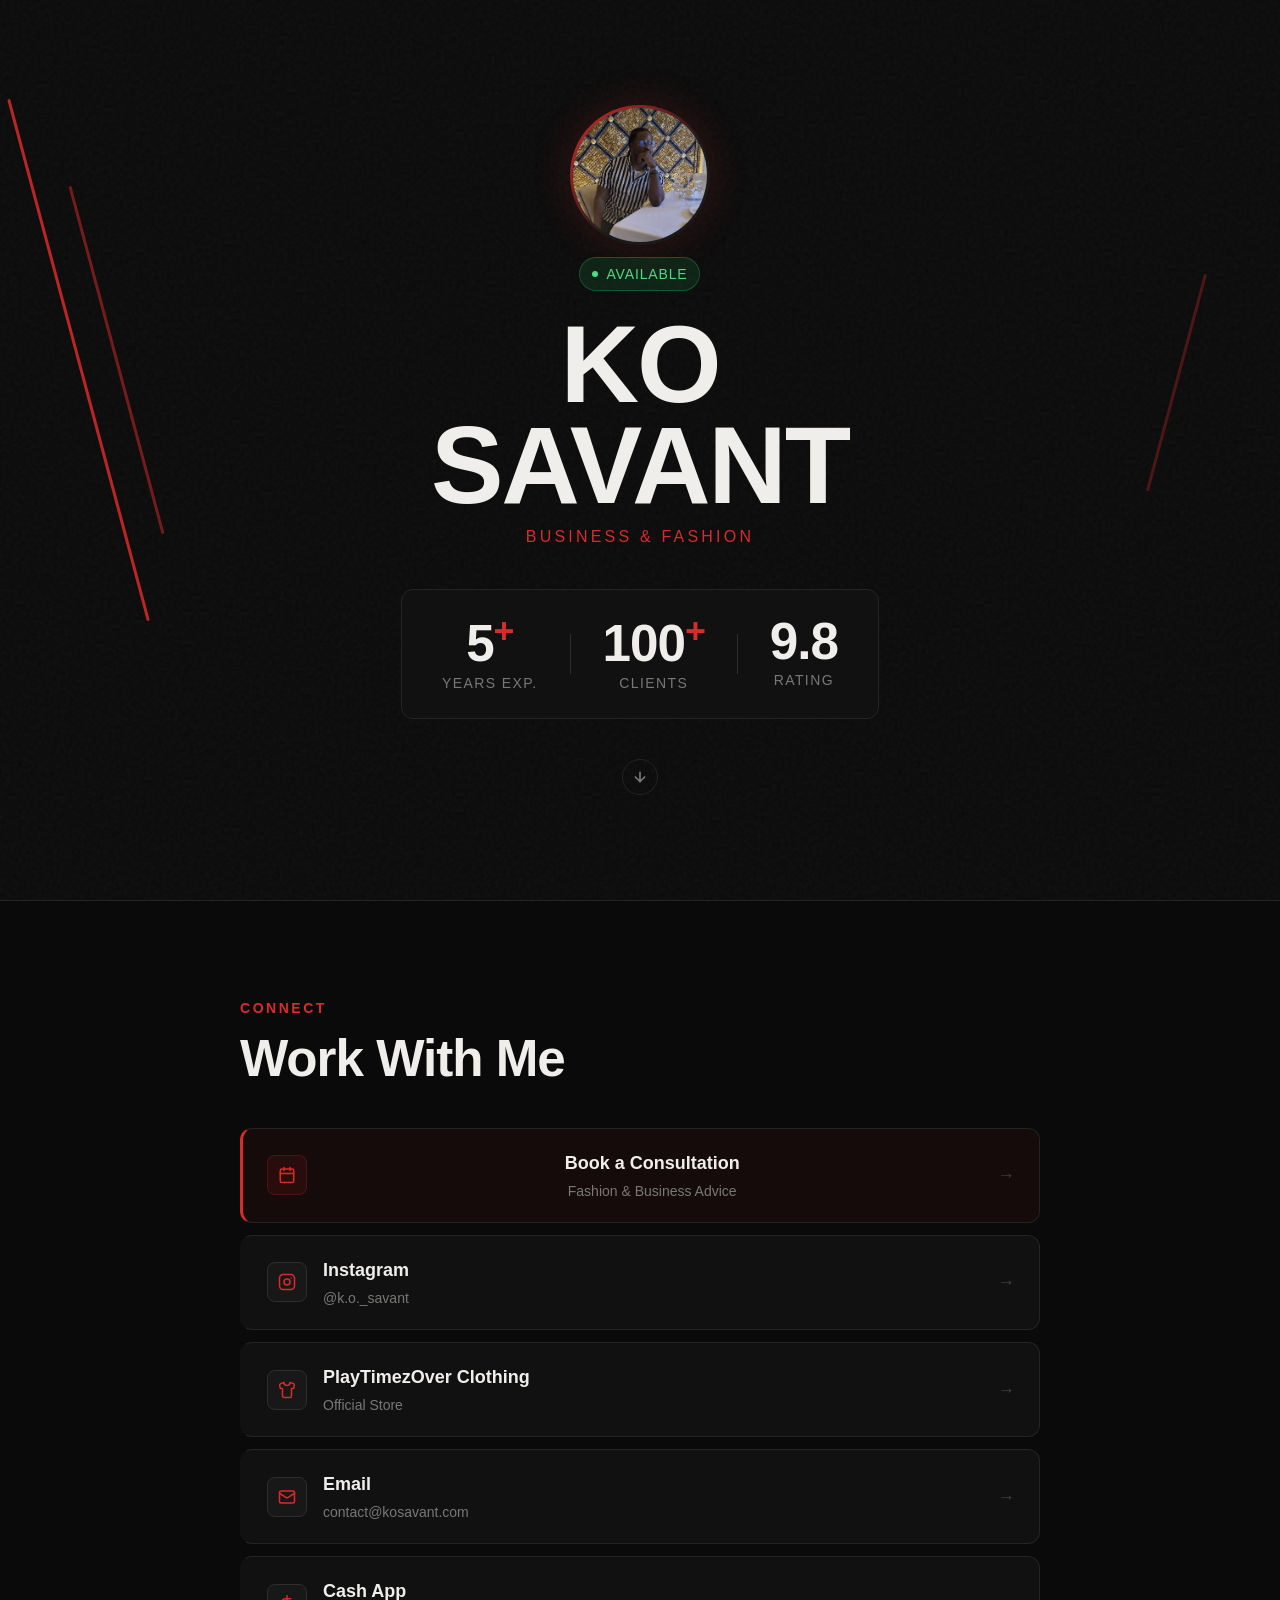
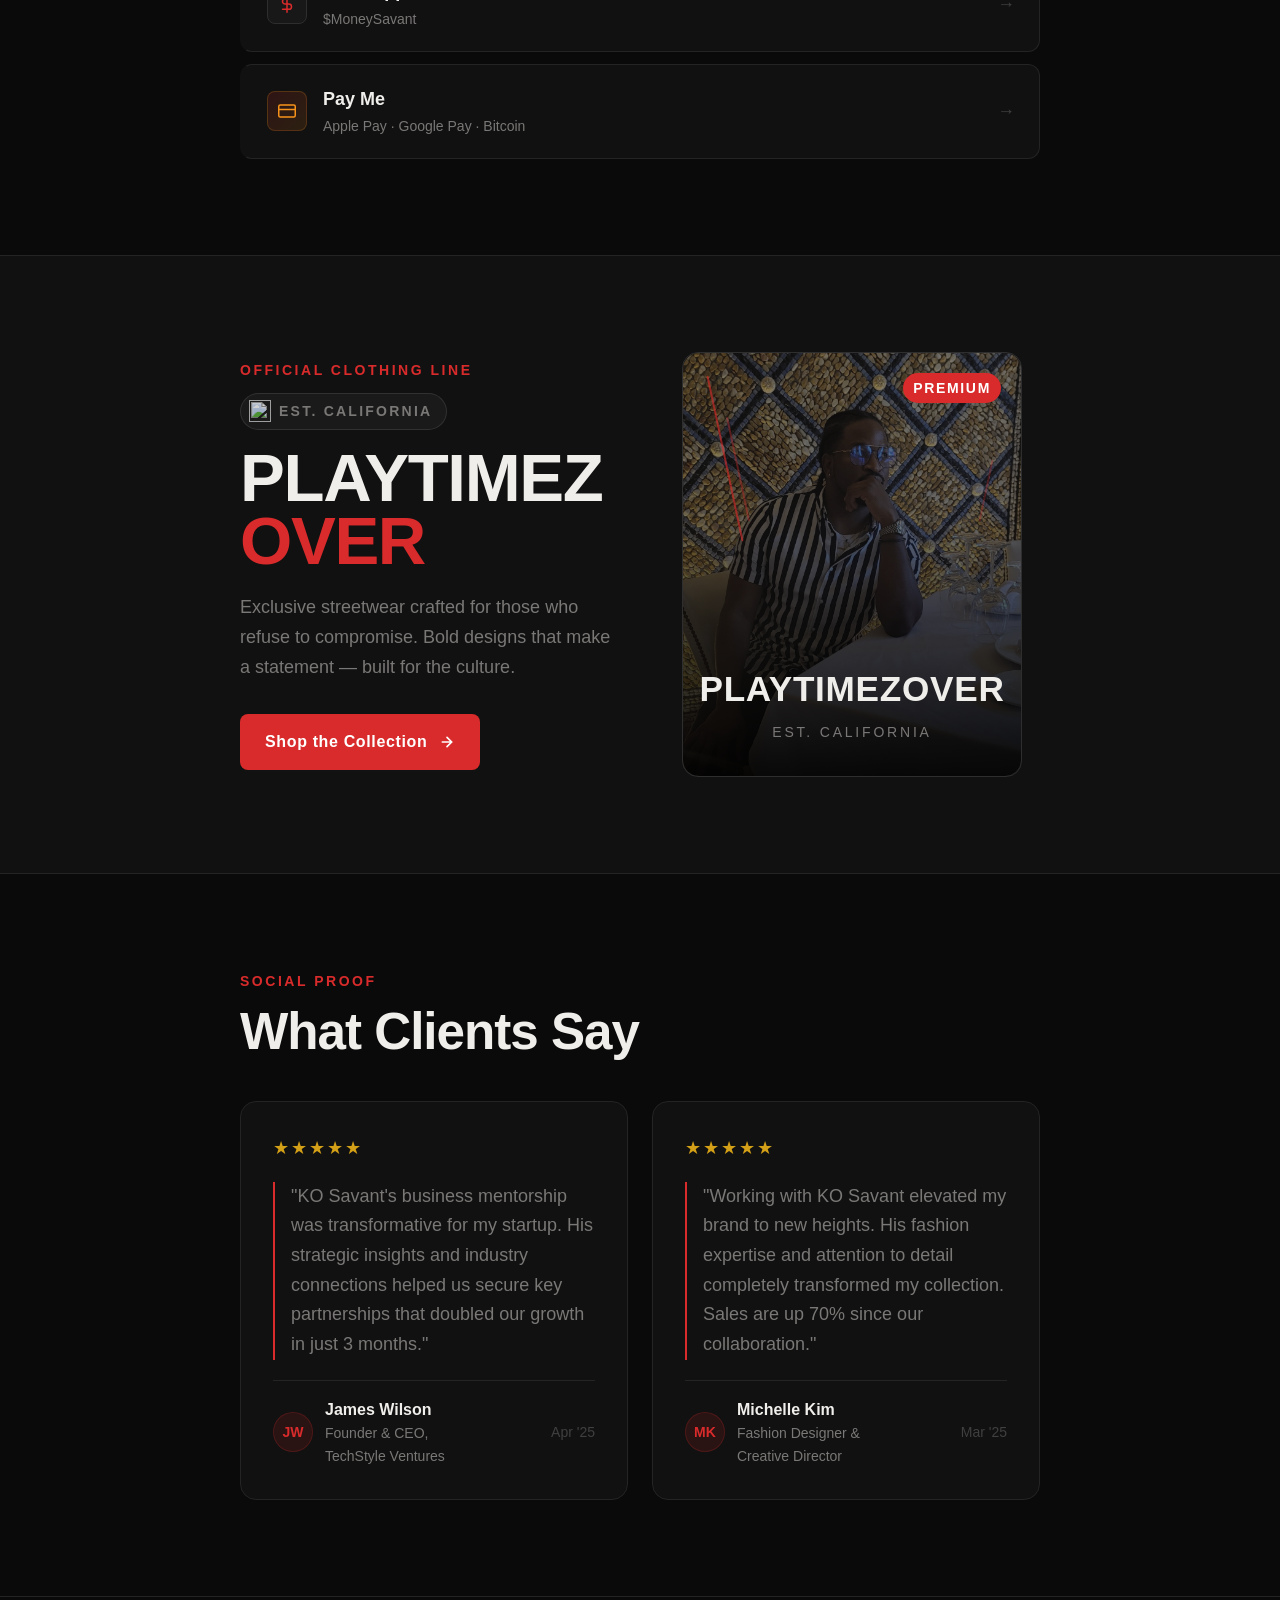
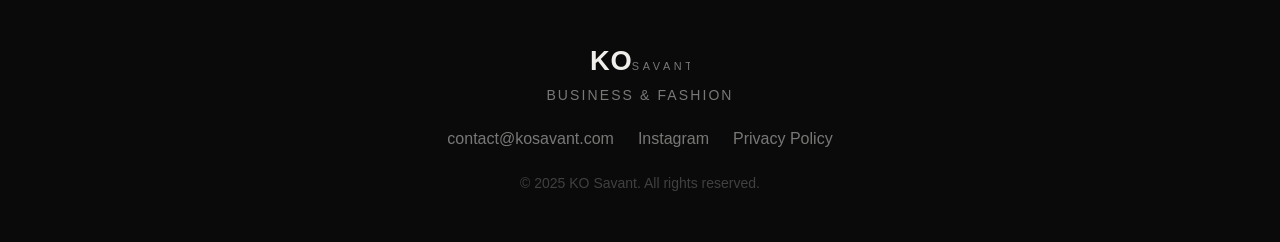
==== index.html @ 014daa2b "Fix: only show native sheet when applePay/googlePay confirmed, not just link" ====
<!DOCTYPE html>
<html lang="en" data-theme="dark">
<head>
  <meta charset="UTF-8" />
  <meta name="viewport" content="width=device-width, initial-scale=1.0" />
  <title>KO Savant | Business & Fashion</title>
  <meta name="description" content="KO Savant — business mentor, fashion entrepreneur, and founder of PlayTimezOver. Book a consultation, shop the collection, and connect." />
  <meta property="og:title" content="KO Savant | Business & Fashion" />
  <meta property="og:description" content="Business mentor, fashion entrepreneur, and founder of PlayTimezOver clothing." />
  <meta property="og:image" content="https://kosavant.com/ko-savant-photo.jpg" />
  <meta property="og:url" content="https://kosavant.com" />

  <!-- Favicon -->
  <link rel="icon" type="image/x-icon" href="favicon.ico" />
  <link rel="icon" type="image/png" sizes="32x32" href="favicon-32.png" />
  <link rel="apple-touch-icon" sizes="180x180" href="favicon-180.png" />

  <!-- Preconnect for fonts -->
  <link rel="preconnect" href="https://api.fontshare.com" />
  <link href="https://api.fontshare.com/v2/css?f[]=clash-display@400,500,600,700&f[]=satoshi@300,400,500,700&display=swap" rel="stylesheet" />
  <link rel="stylesheet" href="style.css" />
  <!-- Stripe.js for Google Pay -->
  <script src="https://js.stripe.com/v3/" async></script>
</head>
<body>

  <!-- ═══════════════════════════════════
       HERO
  ═══════════════════════════════════ -->
  <section class="hero" id="top">
    <div class="hero__noise" aria-hidden="true"></div>

    <!-- PTO logo watermarks scattered in hero -->
    <img src="pto-logo-white.png" class="hero-logo-bg hero-logo-bg--1" aria-hidden="true" alt="" />
    <img src="pto-logo-white.png" class="hero-logo-bg hero-logo-bg--2" aria-hidden="true" alt="" />
    <img src="pto-logo-white.png" class="hero-logo-bg hero-logo-bg--3" aria-hidden="true" alt="" />

    <div class="brand-lines" aria-hidden="true">
      <span class="line line--1"></span>
      <span class="line line--2"></span>
      <span class="line line--3"></span>
    </div>

    <div class="hero__inner">
      <!-- Avatar with real photo -->
      <div class="avatar-wrap">
        <div class="avatar-ring">
          <img
            class="avatar-photo"
            src="ko-savant-photo.jpg"
            alt="KO Savant"
            width="134"
            height="134"
          />
        </div>
        <div class="available-badge">
          <span class="available-dot" aria-hidden="true"></span>
          Available
        </div>
      </div>

      <div class="hero__text">
        <h1 class="hero__name">KO<br/>Savant</h1>
        <p class="hero__tagline">Business &amp; Fashion</p>
      </div>

      <!-- Stats -->
      <div class="stats">
        <div class="stat">
          <span class="stat__value">5<span class="stat__plus">+</span></span>
          <span class="stat__label">Years Exp.</span>
        </div>
        <div class="stat__divider" aria-hidden="true"></div>
        <div class="stat">
          <span class="stat__value">100<span class="stat__plus">+</span></span>
          <span class="stat__label">Clients</span>
        </div>
        <div class="stat__divider" aria-hidden="true"></div>
        <div class="stat">
          <span class="stat__value">9.8</span>
          <span class="stat__label">Rating</span>
        </div>
      </div>

      <a href="#links" class="scroll-hint" aria-label="Scroll down">
        <svg width="16" height="16" viewBox="0 0 24 24" fill="none" stroke="currentColor" stroke-width="2.5" stroke-linecap="round" aria-hidden="true">
          <path d="M12 5v14M5 12l7 7 7-7"/>
        </svg>
      </a>
    </div>
  </section>

  <!-- ═══════════════════════════════════
       LINKS
  ═══════════════════════════════════ -->
  <section class="links-section" id="links">
    <div class="container">
      <p class="section-eyebrow">Connect</p>
      <h2 class="section-title">Work With Me</h2>

      <nav class="links-grid" aria-label="Contact and connect links">

        <!-- Book a Consultation — PRIMARY — opens modal -->
        <button class="link-card link-card--primary" id="bookBtn" aria-haspopup="dialog" aria-expanded="false">
          <span class="link-card__icon">
            <svg viewBox="0 0 24 24" fill="none" stroke="currentColor" stroke-width="2" stroke-linecap="round" stroke-linejoin="round" aria-hidden="true">
              <rect x="3" y="4" width="18" height="18" rx="2"/><line x1="16" y1="2" x2="16" y2="6"/><line x1="8" y1="2" x2="8" y2="6"/><line x1="3" y1="10" x2="21" y2="10"/>
            </svg>
          </span>
          <span class="link-card__body">
            <span class="link-card__label">Book a Consultation</span>
            <span class="link-card__sub">Fashion &amp; Business Advice</span>
          </span>
          <span class="link-card__arrow" aria-hidden="true">→</span>
        </button>

        <!-- Instagram -->
        <a href="https://www.instagram.com/k.o._savant" class="link-card" target="_blank" rel="noopener noreferrer">
          <span class="link-card__icon">
            <svg viewBox="0 0 24 24" fill="none" stroke="currentColor" stroke-width="2" stroke-linecap="round" stroke-linejoin="round" aria-hidden="true">
              <rect x="2" y="2" width="20" height="20" rx="5"/>
              <circle cx="12" cy="12" r="4"/>
              <circle cx="17.5" cy="6.5" r="1" fill="currentColor" stroke="none"/>
            </svg>
          </span>
          <span class="link-card__body">
            <span class="link-card__label">Instagram</span>
            <span class="link-card__sub">@k.o._savant</span>
          </span>
          <span class="link-card__arrow" aria-hidden="true">→</span>
        </a>

        <!-- PlayTimezOver Store -->
        <a href="https://playtimezoverclothing.com" class="link-card" target="_blank" rel="noopener noreferrer">
          <span class="link-card__icon">
            <svg viewBox="0 0 24 24" fill="none" stroke="currentColor" stroke-width="2" stroke-linecap="round" stroke-linejoin="round" aria-hidden="true">
              <path d="M20.38 3.46 16 2a4 4 0 0 1-8 0L3.62 3.46a2 2 0 0 0-1.34 2.23l.58 3.57a1 1 0 0 0 .99.84H6v10c0 1.1.9 2 2 2h8a2 2 0 0 0 2-2V10h2.15a1 1 0 0 0 .99-.84l.58-3.57a2 2 0 0 0-1.34-2.23z"/>
            </svg>
          </span>
          <span class="link-card__body">
            <span class="link-card__label">PlayTimezOver Clothing</span>
            <span class="link-card__sub">Official Store</span>
          </span>
          <span class="link-card__arrow" aria-hidden="true">→</span>
        </a>

        <!-- Email -->
        <a href="mailto:contact@kosavant.com" class="link-card">
          <span class="link-card__icon">
            <svg viewBox="0 0 24 24" fill="none" stroke="currentColor" stroke-width="2" stroke-linecap="round" stroke-linejoin="round" aria-hidden="true">
              <rect x="2" y="4" width="20" height="16" rx="2"/>
              <path d="m22 7-8.97 5.7a1.94 1.94 0 0 1-2.06 0L2 7"/>
            </svg>
          </span>
          <span class="link-card__body">
            <span class="link-card__label">Email</span>
            <span class="link-card__sub">contact@kosavant.com</span>
          </span>
          <span class="link-card__arrow" aria-hidden="true">→</span>
        </a>

        <!-- Cash App -->
        <a href="https://cash.app/$MoneySavant" class="link-card" target="_blank" rel="noopener noreferrer">
          <span class="link-card__icon">
            <svg viewBox="0 0 24 24" fill="none" stroke="currentColor" stroke-width="2" stroke-linecap="round" stroke-linejoin="round" aria-hidden="true">
              <line x1="12" y1="1" x2="12" y2="23"/>
              <path d="M17 5H9.5a3.5 3.5 0 1 0 0 7h5a3.5 3.5 0 1 1 0 7H6"/>
            </svg>
          </span>
          <span class="link-card__body">
            <span class="link-card__label">Cash App</span>
            <span class="link-card__sub">$MoneySavant</span>
          </span>
          <span class="link-card__arrow" aria-hidden="true">→</span>
        </a>

        <!-- Pay Me -->
        <button class="link-card link-card--pay" id="payBtn" aria-haspopup="dialog">
          <span class="link-card__icon link-card__icon--pay">
            <svg viewBox="0 0 24 24" fill="none" stroke="currentColor" stroke-width="2" stroke-linecap="round" stroke-linejoin="round" aria-hidden="true">
              <rect x="1" y="4" width="22" height="16" rx="2" ry="2"/>
              <line x1="1" y1="10" x2="23" y2="10"/>
            </svg>
          </span>
          <span class="link-card__body">
            <span class="link-card__label">Pay Me</span>
            <span class="link-card__sub">Apple Pay · Google Pay · Bitcoin</span>
          </span>
          <span class="link-card__arrow" aria-hidden="true">→</span>
        </button>

      </nav>
    </div>
  </section>

  <!-- ═══════════════════════════════════
       PLAYTIMEZOVER
  ═══════════════════════════════════ -->
  <section class="pto-section">
    <!-- Logo watermarks blended into background -->
    <img src="pto-logo-white.png" class="pto-logo-bg pto-logo-bg--center" aria-hidden="true" alt="" />
    <img src="pto-logo-white.png" class="pto-logo-bg pto-logo-bg--right" aria-hidden="true" alt="" />

    <div class="container">
      <div class="pto-grid">
        <div class="pto-content">
          <p class="section-eyebrow">Official Clothing Line</p>

          <!-- Est. California badge with logo -->
          <div class="pto-origin-badge">
            <img src="pto-logo-white.png" class="pto-origin-icon" aria-hidden="true" alt="" />
            Est. California
          </div>

          <h2 class="pto-heading">PlayTimez<br/><span class="pto-heading--accent">Over</span></h2>
          <p class="pto-body">Exclusive streetwear crafted for those who refuse to compromise. Bold designs that make a statement — built for the culture.</p>
          <a href="https://playtimezoverclothing.com" class="btn btn--primary" target="_blank" rel="noopener noreferrer">
            Shop the Collection
            <svg width="16" height="16" viewBox="0 0 24 24" fill="none" stroke="currentColor" stroke-width="2.5" stroke-linecap="round" aria-hidden="true">
              <path d="M5 12h14M12 5l7 7-7 7"/>
            </svg>
          </a>
        </div>

        <div class="pto-visual">
          <div class="pto-card">
            <div class="pto-badge">Premium</div>
            <div class="pto-card__lines" aria-hidden="true">
              <span></span><span></span><span></span>
            </div>
            <p class="pto-card__name">PlayTimezOver</p>
            <p class="pto-card__tag">EST. CALIFORNIA</p>
          </div>
        </div>
      </div>
    </div>
  </section>

  <!-- ═══════════════════════════════════
       TESTIMONIALS
  ═══════════════════════════════════ -->
  <section class="testimonials-section">
    <!-- Logo watermarks in testimonials bg -->
    <img src="pto-logo-white.png" class="section-logo-bg section-logo-bg--tl" aria-hidden="true" alt="" />
    <img src="pto-logo-white.png" class="section-logo-bg section-logo-bg--br" aria-hidden="true" alt="" />
    <div class="container">
      <p class="section-eyebrow">Social Proof</p>
      <h2 class="section-title">What Clients Say</h2>

      <div class="testimonials-grid">
        <article class="testimonial-card">
          <div class="testimonial-card__stars" aria-label="5 stars">★★★★★</div>
          <blockquote class="testimonial-card__quote">
            "KO Savant's business mentorship was transformative for my startup. His strategic insights and industry connections helped us secure key partnerships that doubled our growth in just 3 months."
          </blockquote>
          <footer class="testimonial-card__footer">
            <div class="testimonial-card__avatar" aria-hidden="true">JW</div>
            <div>
              <p class="testimonial-card__name">James Wilson</p>
              <p class="testimonial-card__role">Founder &amp; CEO, TechStyle Ventures</p>
            </div>
            <time class="testimonial-card__date">Apr '25</time>
          </footer>
        </article>

        <article class="testimonial-card">
          <div class="testimonial-card__stars" aria-label="5 stars">★★★★★</div>
          <blockquote class="testimonial-card__quote">
            "Working with KO Savant elevated my brand to new heights. His fashion expertise and attention to detail completely transformed my collection. Sales are up 70% since our collaboration."
          </blockquote>
          <footer class="testimonial-card__footer">
            <div class="testimonial-card__avatar" aria-hidden="true">MK</div>
            <div>
              <p class="testimonial-card__name">Michelle Kim</p>
              <p class="testimonial-card__role">Fashion Designer &amp; Creative Director</p>
            </div>
            <time class="testimonial-card__date">Mar '25</time>
          </footer>
        </article>
      </div>
    </div>
  </section>

  <!-- ═══════════════════════════════════
       FOOTER
  ═══════════════════════════════════ -->
  <footer class="site-footer">
    <div class="container footer-inner">
      <div class="footer-brand">
        <svg class="footer-logo" viewBox="0 0 110 34" aria-label="KO Savant wordmark">
          <text x="0" y="28" font-family="'Clash Display', 'Helvetica Neue', sans-serif" font-size="30" font-weight="700" fill="currentColor" letter-spacing="1">KO</text>
          <text x="46" y="28" font-family="'Satoshi', 'Inter', sans-serif" font-size="12" font-weight="500" fill="#7a7876" letter-spacing="4">SAVANT</text>
        </svg>
        <span class="footer-tagline">Business &amp; Fashion</span>
      </div>
      <div class="footer-links">
        <a href="mailto:contact@kosavant.com">contact@kosavant.com</a>
        <a href="https://www.instagram.com/k.o._savant" target="_blank" rel="noopener noreferrer">Instagram</a>
        <a href="https://kosavant.com/privacy-policy.html">Privacy Policy</a>
      </div>
      <p class="footer-copy">&copy; 2025 KO Savant. All rights reserved.</p>
    </div>
  </footer>

  <!-- ═══════════════════════════════════
       PAY MODAL
  ═══════════════════════════════════ -->
  <div class="modal-overlay" id="payModal" role="dialog" aria-modal="true" aria-labelledby="payModalTitle">
    <div class="modal pay-modal">
      <div class="modal__header">
        <div>
          <h2 class="modal__title" id="payModalTitle">Pay KO Savant</h2>
          <p class="modal__sub">Choose your preferred payment method</p>
        </div>
        <button class="modal__close" id="payModalClose" aria-label="Close">&times;</button>
      </div>

      <!-- Amount input -->
      <div class="pay-amount-wrap">
        <span class="pay-amount-symbol">$</span>
        <input
          class="pay-amount-input"
          id="payAmount"
          type="number"
          min="1"
          step="0.01"
          placeholder="0.00"
          inputmode="decimal"
          aria-label="Payment amount in USD"
        />
        <span class="pay-amount-currency">USD</span>
      </div>

      <!-- Express Checkout: Stripe renders real Apple Pay + Google Pay here -->
      <div id="express-checkout-element" class="express-checkout-wrap" style="display:none"></div>

      <!-- Payment buttons — always visible, enhanced by Stripe where supported -->
      <div class="pay-buttons-row">
        <!-- Apple Pay -->
        <button class="pay-native-btn pay-native-btn--apple" id="applePayBtn" aria-label="Pay with Apple Pay">
          <svg width="52" height="22" viewBox="0 0 165 42" fill="white" aria-hidden="true">
            <path d="M31.5 8.7c1.6-2 2.7-4.8 2.4-7.5-2.3.1-5.1 1.5-6.7 3.5-1.5 1.7-2.7 4.5-2.4 7.1 2.6.2 5.2-1.3 6.7-3.1z"/>
            <path d="M33.8 12.7c-3.7-.2-6.9 2.1-8.6 2.1-1.8 0-4.5-2-7.5-1.9-3.8.1-7.4 2.2-9.3 5.7-4 6.9-1 17.1 2.8 22.7 1.9 2.8 4.2 5.8 7.2 5.7 2.8-.1 3.9-1.8 7.3-1.8s4.4 1.8 7.5 1.7c3.1-.1 5.1-2.8 7-5.6 2.2-3.2 3.1-6.3 3.1-6.5-.1-.1-6-2.3-6-9.1-.1-5.7 4.6-8.4 4.8-8.5-2.7-3.9-6.8-4.4-8.3-4.5z"/>
            <text x="55" y="32" font-family="-apple-system,sans-serif" font-size="24" font-weight="500" fill="white">Pay</text>
          </svg>
        </button>

        <!-- Google Pay -->
        <button class="pay-native-btn pay-native-btn--google" id="googlePayBtn" aria-label="Pay with Google Pay">
          <svg width="58" height="24" viewBox="0 0 80 34" fill="none" aria-hidden="true" xmlns="http://www.w3.org/2000/svg">
            <text x="0" y="26" font-size="26" font-family="'Google Sans',Roboto,sans-serif" font-weight="500">
              <tspan fill="#4285F4">G</tspan><tspan fill="#EA4335">o</tspan><tspan fill="#FBBC05">o</tspan><tspan fill="#4285F4">g</tspan><tspan fill="#34A853">l</tspan><tspan fill="#EA4335">e </tspan><tspan fill="white">Pay</tspan>
            </text>
          </svg>
        </button>
      </div>

      <!-- Bitcoin -->
      <button class="pay-method-btn pay-method-btn--bitcoin" id="bitcoinBtn" aria-label="Pay with Bitcoin">
        <span class="bitcoin-wordmark" aria-hidden="true">
          <svg width="28" height="28" viewBox="0 0 32 32" fill="none" xmlns="http://www.w3.org/2000/svg" aria-hidden="true">
            <circle cx="16" cy="16" r="16" fill="#F7931A"/>
            <path d="M22.9 13.9c.3-2.1-1.3-3.2-3.5-3.9l.7-2.9-1.7-.4-.7 2.8c-.4-.1-.9-.2-1.4-.3l.7-2.9-1.7-.4-.7 2.9c-.4-.1-.7-.2-1-.2l-2.3-.6-.4 1.8s1.3.3 1.2.3c.7.2.8.7.8 1l-.8 3.3c0 0 .1 0 .1.1h-.1l-1.1 4.5c-.1.2-.3.5-.8.4.0 0-1.2-.3-1.2-.3l-.8 1.9 2.2.6c.4.1.8.2 1.2.3l-.7 2.9 1.7.4.7-2.9c.5.1 1 .2 1.4.4l-.7 2.9 1.7.4.7-2.9c2.9.5 5 .3 5.9-2.3.7-2.1-.0-3.3-1.5-4.1 1.1-.3 1.9-1 2.1-2.5zm-3.8 5.3c-.5 2.1-3.9 1-5 .7l.9-3.6c1.1.3 4.6.8 4.1 2.9zm.5-5.3c-.5 1.9-3.3 1-4.3.7l.8-3.2c.9.2 3.9.7 3.5 2.5z" fill="white"/>
          </svg>
          <span style="font-weight:700;font-size:1.1rem">Bitcoin</span>
        </span>
        <span class="pay-method-btn__sub">Send BTC directly to my wallet</span>
      </button>
    </div>
  </div>

  <!-- Bitcoin Address Modal -->
  <div class="modal-overlay" id="btcModal" role="dialog" aria-modal="true" aria-labelledby="btcModalTitle">
    <div class="modal btc-modal">
      <div class="modal__header">
        <div>
          <h2 class="modal__title" id="btcModalTitle">
            <svg width="22" height="22" viewBox="0 0 32 32" fill="none" style="display:inline;vertical-align:middle;margin-right:6px">
              <circle cx="16" cy="16" r="16" fill="#F7931A"/>
              <path d="M22.9 13.9c.3-2.1-1.3-3.2-3.5-3.9l.7-2.9-1.7-.4-.7 2.8c-.4-.1-.9-.2-1.4-.3l.7-2.9-1.7-.4-.7 2.9c-.4-.1-.7-.2-1-.2l-2.3-.6-.4 1.8s1.3.3 1.2.3c.7.2.8.7.8 1l-.8 3.3c0 0 .1 0 .1.1h-.1l-1.1 4.5c-.1.2-.3.5-.8.4.0 0-1.2-.3-1.2-.3l-.8 1.9 2.2.6c.4.1.8.2 1.2.3l-.7 2.9 1.7.4.7-2.9c.5.1 1 .2 1.4.4l-.7 2.9 1.7.4.7-2.9c2.9.5 5 .3 5.9-2.3.7-2.1-.0-3.3-1.5-4.1 1.1-.3 1.9-1 2.1-2.5zm-3.8 5.3c-.5 2.1-3.9 1-5 .7l.9-3.6c1.1.3 4.6.8 4.1 2.9zm.5-5.3c-.5 1.9-3.3 1-4.3.7l.8-3.2c.9.2 3.9.7 3.5 2.5z" fill="white"/>
            </svg>
            Bitcoin
          </h2>
          <p class="modal__sub">Send BTC to this wallet address</p>
        </div>
        <button class="modal__close" id="btcModalClose" aria-label="Close">&times;</button>
      </div>

      <div class="btc-qr-wrap">
        <div id="btcQR" class="btc-qr"></div>
        <div class="btc-network-badge">BTC Network</div>
      </div>

      <div class="btc-address-wrap">
        <p class="btc-address-label">Wallet Address</p>
        <div class="btc-address-row">
          <code class="btc-address" id="btcAddress">YOUR_BTC_ADDRESS_HERE</code>
          <button class="btc-copy-btn" id="btcCopy" aria-label="Copy Bitcoin address">
            <svg width="15" height="15" viewBox="0 0 24 24" fill="none" stroke="currentColor" stroke-width="2" stroke-linecap="round" aria-hidden="true">
              <rect x="9" y="9" width="13" height="13" rx="2"/>
              <path d="M5 15H4a2 2 0 0 1-2-2V4a2 2 0 0 1 2-2h9a2 2 0 0 1 2 2v1"/>
            </svg>
            <span id="btcCopyLabel">Copy</span>
          </button>
        </div>
        <p class="btc-note">⚠️ Double-check the address before sending. Bitcoin transactions are irreversible.</p>
      </div>

      <button class="btn btn--outline btn--block btc-back-btn" id="btcBack">
        <svg width="14" height="14" viewBox="0 0 24 24" fill="none" stroke="currentColor" stroke-width="2.5" stroke-linecap="round" aria-hidden="true"><path d="M19 12H5M12 5l-7 7 7 7"/></svg>
        Back to Payment Options
      </button>
    </div>
  </div>

  <!-- Consultation Modal -->
  <div class="modal-overlay" id="bookingModal" role="dialog" aria-modal="true" aria-labelledby="modalTitle">
    <div class="modal">
      <div class="modal__header">
        <div>
          <h2 class="modal__title" id="modalTitle">Book a Consultation</h2>
          <p class="modal__sub">Fashion &amp; Business Advice — I'll get back to you within 24h</p>
        </div>
        <button class="modal__close" id="modalClose" aria-label="Close booking form">&times;</button>
      </div>

      <form
        action="https://formsubmit.co/Les6nYT5nCPRueI1jlTNA"
        method="POST"
        id="bookingForm"
      >
        <!-- FormSubmit config -->
        <input type="hidden" name="_subject" value="New Consultation Request — KO Savant" />
        <input type="hidden" name="_next" value="https://kosavant.com/thank-you.html" />
        <input type="hidden" name="_captcha" value="false" />

        <div class="form-field">
          <label for="f-name">Full Name</label>
          <input type="text" id="f-name" name="name" placeholder="Your name" required autocomplete="name" />
        </div>
        <div class="form-field">
          <label for="f-email">Email Address</label>
          <input type="email" id="f-email" name="email" placeholder="you@example.com" required autocomplete="email" />
        </div>
        <div class="form-field">
          <label for="f-type">Consultation Type</label>
          <select id="f-type" name="type" required>
            <option value="" disabled selected>Select a topic…</option>
            <option value="Business Strategy">Business Strategy</option>
            <option value="Fashion & Brand">Fashion &amp; Brand</option>
            <option value="Startup Mentorship">Startup Mentorship</option>
            <option value="Other">Other</option>
          </select>
        </div>
        <div class="form-field">
          <label for="f-msg">Tell me about your goals</label>
          <textarea id="f-msg" name="message" placeholder="What are you working on? What do you need help with?" required></textarea>
        </div>

        <button type="submit" class="btn btn--primary btn--block">
          Send Request
          <svg width="16" height="16" viewBox="0 0 24 24" fill="none" stroke="currentColor" stroke-width="2.5" stroke-linecap="round" aria-hidden="true">
            <path d="M5 12h14M12 5l7 7-7 7"/>
          </svg>
        </button>
      </form>
    </div>
  </div>

  <!-- Back to top -->
  <a href="#top" class="back-to-top" aria-label="Back to top" id="backToTop">
    <svg width="16" height="16" viewBox="0 0 24 24" fill="none" stroke="currentColor" stroke-width="2.5" stroke-linecap="round" aria-hidden="true">
      <path d="M12 19V5M5 12l7-7 7 7"/>
    </svg>
  </a>

  <script>
    // ─────────────────────────────────────────
    const BTC_ADDRESS    = 'bc1qnqx9kaqg7xnghfc7t6vcms0skxz5thyu37xc5a';
    const STRIPE_PK      = 'pk_live_o5rkemdfgo4Jy4Y5TIu8bTlU';
    const GPAY_MERCHANT  = 'BCR2DN5TU3RYFDC4';
    const STRIPE_PAY_LINK = 'https://buy.stripe.com/fZu4gyaCyaqqb9E7PlbAs00';
    // ─────────────────────────────────────────

    // ── Booking Modal ─────────────────────────
    const modal    = document.getElementById('bookingModal');
    const bookBtn  = document.getElementById('bookBtn');
    const closeBtn = document.getElementById('modalClose');

    function openModal(el) {
      el.classList.add('open');
      document.body.style.overflow = 'hidden';
    }
    function closeModal(el, returnFocus) {
      el.classList.remove('open');
      document.body.style.overflow = '';
      if (returnFocus) returnFocus.focus();
    }

    bookBtn.addEventListener('click', () => openModal(modal));
    closeBtn.addEventListener('click', () => closeModal(modal, bookBtn));
    modal.addEventListener('click', e => { if (e.target === modal) closeModal(modal, bookBtn); });

    // ── Pay Modal ─────────────────────────────
    const payModal      = document.getElementById('payModal');
    const payBtn        = document.getElementById('payBtn');
    const payCloseBtn   = document.getElementById('payModalClose');
    const applePayBtn   = document.getElementById('applePayBtn');
    const googlePayBtn  = document.getElementById('googlePayBtn');
    const bitcoinBtn    = document.getElementById('bitcoinBtn');
    const btcModal      = document.getElementById('btcModal');
    const btcCloseBtn   = document.getElementById('btcModalClose');
    const btcBackBtn    = document.getElementById('btcBack');
    const btcCopyBtn    = document.getElementById('btcCopy');
    const btcCopyLabel  = document.getElementById('btcCopyLabel');
    const btcAddressEl  = document.getElementById('btcAddress');

    // payBtn click is handled in mountExpressCheckout section below
    payCloseBtn.addEventListener('click', () => closeModal(payModal, payBtn));
    payModal.addEventListener('click', e => { if (e.target === payModal) closeModal(payModal, payBtn); });

    // ── Payment helpers ──────────────────────────
    function getAmountCents() {
      const v = parseFloat(document.getElementById('payAmount').value);
      return v > 0 ? Math.round(v * 100) : 0;
    }
    function requireAmount() {
      const input = document.getElementById('payAmount');
      if (getAmountCents() === 0) {
        input.focus();
        input.style.borderColor = 'var(--color-accent)';
        input.placeholder = 'Enter amount first';
        setTimeout(() => { input.style.borderColor=''; input.placeholder='0.00'; }, 2500);
        return false;
      }
      return true;
    }
    function stripeCheckout(amountCents) {
      const url = amountCents > 0
        ? `${STRIPE_PAY_LINK}?prefilled_amount=${amountCents}`
        : STRIPE_PAY_LINK;
      window.open(url, '_blank', 'noopener,noreferrer');
    }

    // ── Stripe Express Checkout (real Apple Pay + Google Pay buttons) ──
    let stripeInstance = null;
    let expressElements = null;
    let expressCheckoutEl = null;

    async function mountExpressCheckout(amountCents) {
      if (!window.Stripe) return;
      const container = document.getElementById('express-checkout-element');
      const fallback  = document.getElementById('pay-fallback');
      container.innerHTML = '';

      stripeInstance = Stripe(STRIPE_PK);
      expressElements = stripeInstance.elements({
        mode: 'payment',
        amount: amountCents || 100,
        currency: 'usd',
        appearance: {
          theme: 'night',
          variables: {
            colorBackground: '#111111',
            borderRadius: '10px',
          },
        },
      });

      expressCheckoutEl = expressElements.create('expressCheckout', {
        buttonType: { applePay: 'plain', googlePay: 'plain' },
        buttonTheme: { applePay: 'black', googlePay: 'black' },
        layout: { maxColumns: 2, maxRows: 1, overflow: 'never' },
      });

      expressCheckoutEl.on('ready', ({ availablePaymentMethods }) => {
        if (!availablePaymentMethods) {
          container.style.display = 'none';
          fallback.style.display = 'flex';
        } else {
          container.style.display = 'block';
          fallback.style.display = 'none';
        }
      });

      expressCheckoutEl.on('confirm', async (event) => {
        // Redirect to Stripe checkout to complete the charge
        event.paymentFailed({ reason: 'fail' });
        stripeCheckout(amountCents || 100);
      });

      expressCheckoutEl.mount('#express-checkout-element');
    }

    // Mount when modal opens; re-mount when amount changes
    payBtn.addEventListener('click', () => {
      openModal(payModal);
      const cents = getAmountCents() || 100;
      mountExpressCheckout(cents);
    });

    document.getElementById('payAmount').addEventListener('change', () => {
      const cents = getAmountCents();
      if (cents > 0) mountExpressCheckout(cents);
    });

    // ── Native Payment Sheet (Apple Pay + Google Pay) ──────
    async function showNativeSheet(amountCents) {
      if (!window.Stripe) return stripeCheckout(amountCents);

      const stripe = Stripe(STRIPE_PK);
      const pr = stripe.paymentRequest({
        country: 'US',
        currency: 'usd',
        total: { label: 'KO Savant', amount: amountCents },
        requestPayerName: true,
        requestPayerEmail: false,
        requestShipping: false,
      });

      let canPay;
      try { canPay = await pr.canMakePayment(); } catch(_) {}

      // ONLY open native sheet when Apple Pay OR Google Pay is specifically available
      // If only "link" is available (Stripe Link), skip to hosted checkout instead
      const hasNativeWallet = canPay && (canPay.applePay === true || canPay.googlePay === true);

      if (!hasNativeWallet) {
        // Go directly to Stripe checkout — it shows Apple Pay / Google Pay at the top
        return stripeCheckout(amountCents);
      }

      // Native Apple Pay or Google Pay is available — show the sheet directly
      pr.show();

      pr.on('paymentmethod', (ev) => {
        ev.complete('success');
        stripeCheckout(amountCents); // Confirm & capture via Stripe
      });

      pr.on('cancel', () => {
        openModal(payModal); // User dismissed — let them try again
      });
    }

    document.getElementById('applePayBtn').addEventListener('click', () => {
      if (!requireAmount()) return;
      closeModal(payModal);
      showNativeSheet(getAmountCents());
    });
    document.getElementById('googlePayBtn').addEventListener('click', () => {
      if (!requireAmount()) return;
      closeModal(payModal);
      showNativeSheet(getAmountCents());
    });

    // Bitcoin → show BTC modal
    bitcoinBtn.addEventListener('click', () => {
      closeModal(payModal);
      btcAddressEl.textContent = BTC_ADDRESS;

      // Generate QR code once
      const qrEl = document.getElementById('btcQR');
      if (!qrEl.hasChildNodes()) {
        const qrUrl = `https://api.qrserver.com/v1/create-qr-code/?size=180x180&data=bitcoin:${encodeURIComponent(BTC_ADDRESS)}&color=f7931a&bgcolor=111111`;
        const img = document.createElement('img');
        img.src = qrUrl;
        img.width = 180;
        img.height = 180;
        img.alt = 'Bitcoin QR code';
        img.style.borderRadius = '8px';
        qrEl.appendChild(img);
      }
      openModal(btcModal);
    });

    btcCloseBtn.addEventListener('click', () => closeModal(btcModal, payBtn));
    btcModal.addEventListener('click', e => { if (e.target === btcModal) closeModal(btcModal, payBtn); });
    btcBackBtn.addEventListener('click', () => { closeModal(btcModal); openModal(payModal); });

    // Copy BTC address
    btcCopyBtn.addEventListener('click', async () => {
      try {
        await navigator.clipboard.writeText(BTC_ADDRESS);
        btcCopyLabel.textContent = 'Copied!';
        btcCopyBtn.style.color = '#4ade80';
        setTimeout(() => {
          btcCopyLabel.textContent = 'Copy';
          btcCopyBtn.style.color = '';
        }, 2000);
      } catch {
        // Fallback for older browsers
        const ta = document.createElement('textarea');
        ta.value = BTC_ADDRESS;
        document.body.appendChild(ta);
        ta.select();
        document.execCommand('copy');
        document.body.removeChild(ta);
        btcCopyLabel.textContent = 'Copied!';
        setTimeout(() => btcCopyLabel.textContent = 'Copy', 2000);
      }
    });

    // Global ESC handler
    document.addEventListener('keydown', e => {
      if (e.key === 'Escape') {
        [modal, payModal, btcModal].forEach(m => {
          if (m.classList.contains('open')) closeModal(m);
        });
      }
    });

    // ── Back to top ────────────────────────────
    const btt = document.getElementById('backToTop');
    window.addEventListener('scroll', () => {
      btt.classList.toggle('visible', window.scrollY > 450);
    }, { passive: true });

    // ── Scroll-triggered fade-in ───────────────
    const observer = new IntersectionObserver((entries) => {
      entries.forEach(e => {
        if (e.isIntersecting) {
          e.target.classList.add('in-view');
          observer.unobserve(e.target);
        }
      });
    }, { threshold: 0.1, rootMargin: '0px 0px -40px 0px' });

    document.querySelectorAll('.link-card, .testimonial-card, .pto-grid, .stat').forEach(el => {
      el.classList.add('fade-up');
      observer.observe(el);
    });
  </script>
</body>
</html>
---- style.css ----
/* ═══════════════════════════════════════════════
   KO SAVANT — Premium Redesign
   Dark editorial streetwear × business authority
   Palette: Near-black + crimson red accent
═══════════════════════════════════════════════ */

/* ── TOKENS ─────────────────────────────────── */
:root {
  /* Colors */
  --color-bg:           #0a0a0a;
  --color-surface:      #111111;
  --color-surface-2:    #181818;
  --color-border:       #242424;
  --color-border-light: #2e2e2e;

  --color-text:         #f0eeeb;
  --color-text-muted:   #7a7876;
  --color-text-faint:   #404040;

  --color-accent:       #d92b2b;
  --color-accent-hover: #f03030;
  --color-accent-dim:   rgba(217, 43, 43, 0.12);

  /* Type */
  --font-display: 'Clash Display', 'Helvetica Neue', sans-serif;
  --font-body:    'Satoshi', 'Inter', sans-serif;

  --text-xs:   clamp(0.75rem,  0.7rem  + 0.25vw, 0.875rem);
  --text-sm:   clamp(0.875rem, 0.8rem  + 0.35vw, 1rem);
  --text-base: clamp(1rem,     0.95rem + 0.25vw, 1.125rem);
  --text-lg:   clamp(1.125rem, 1rem    + 0.75vw, 1.5rem);
  --text-xl:   clamp(1.5rem,   1.2rem  + 1.25vw, 2.25rem);
  --text-2xl:  clamp(2rem,     1.2rem  + 2.5vw,  3.5rem);
  --text-3xl:  clamp(2.5rem,   1rem    + 4vw,    5rem);
  --text-hero: clamp(4rem,     2rem    + 6vw,    8rem);

  /* Spacing */
  --space-1: 0.25rem;
  --space-2: 0.5rem;
  --space-3: 0.75rem;
  --space-4: 1rem;
  --space-5: 1.25rem;
  --space-6: 1.5rem;
  --space-8: 2rem;
  --space-10: 2.5rem;
  --space-12: 3rem;
  --space-16: 4rem;
  --space-20: 5rem;
  --space-24: 6rem;

  /* Shape */
  --radius-sm: 4px;
  --radius-md: 8px;
  --radius-lg: 12px;
  --radius-xl: 16px;

  /* Motion */
  --ease-out: cubic-bezier(0.16, 1, 0.3, 1);
  --transition: 200ms var(--ease-out);

  /* Layout */
  --content-default: 800px;
  --content-wide:    1100px;
}

/* ── RESET ───────────────────────────────────── */
*, *::before, *::after { box-sizing: border-box; margin: 0; padding: 0; }
html {
  -webkit-font-smoothing: antialiased;
  -moz-osx-font-smoothing: grayscale;
  scroll-behavior: smooth;
  scroll-padding-top: 2rem;
}
body {
  font-family: var(--font-body);
  font-size: var(--text-base);
  color: var(--color-text);
  background-color: var(--color-bg);
  min-height: 100dvh;
  overflow-x: hidden;
  line-height: 1.6;
}
img, svg { display: block; max-width: 100%; height: auto; }
a { color: inherit; text-decoration: none; }
button { cursor: pointer; background: none; border: none; font: inherit; color: inherit; }
h1, h2, h3 { text-wrap: balance; line-height: 1.1; }
p, li { text-wrap: pretty; max-width: 66ch; }
@media (prefers-reduced-motion: reduce) {
  *, *::before, *::after {
    animation-duration: 0.01ms !important;
    transition-duration: 0.01ms !important;
  }
}

/* ── CONTAINER ───────────────────────────────── */
.container {
  width: min(var(--content-default), 100% - 3rem);
  margin-inline: auto;
}
.container--wide {
  width: min(var(--content-wide), 100% - 3rem);
  margin-inline: auto;
}

/* ── SCROLL ANIMATIONS ───────────────────────── */
/* Elements are visible by default; animation plays when .in-view is added */
.fade-up.in-view {
  animation: fadeUp 0.6s var(--ease-out) forwards;
}
@keyframes fadeUp {
  from { opacity: 0; transform: translateY(24px); }
  to   { opacity: 1; transform: none; }
}
.link-card:nth-child(2).in-view { animation-delay: 0.05s; }
.link-card:nth-child(3).in-view { animation-delay: 0.1s; }
.link-card:nth-child(4).in-view { animation-delay: 0.15s; }
.link-card:nth-child(5).in-view { animation-delay: 0.2s; }

/* ════════════════════════════════════════════
   HERO
════════════════════════════════════════════ */
.hero {
  position: relative;
  min-height: 100dvh;
  display: flex;
  align-items: center;
  justify-content: center;
  overflow: hidden;
  background-color: var(--color-bg);
}

/* Grain texture */
.hero__noise {
  position: absolute;
  inset: 0;
  background-image: url("data:image/svg+xml,%3Csvg viewBox='0 0 256 256' xmlns='http://www.w3.org/2000/svg'%3E%3Cfilter id='noise'%3E%3CfeTurbulence type='fractalNoise' baseFrequency='0.9' numOctaves='4' stitchTiles='stitch'/%3E%3C/filter%3E%3Crect width='100%25' height='100%25' filter='url(%23noise)' opacity='0.04'/%3E%3C/svg%3E");
  pointer-events: none;
  z-index: 0;
}

/* Red brand lines (matching existing brand identity) */
.brand-lines {
  position: absolute;
  inset: 0;
  pointer-events: none;
  z-index: 0;
}
.line {
  position: absolute;
  background: var(--color-accent);
  border-radius: 2px;
}
.line--1 {
  width: 3px;
  height: 60%;
  top: 10%;
  left: 6%;
  transform: rotate(-15deg);
  opacity: 0.85;
}
.line--2 {
  width: 3px;
  height: 40%;
  top: 20%;
  left: 9%;
  transform: rotate(-15deg);
  opacity: 0.5;
}
.line--3 {
  width: 3px;
  height: 25%;
  top: 30%;
  right: 8%;
  transform: rotate(15deg);
  opacity: 0.3;
}

.hero__inner {
  position: relative;
  z-index: 1;
  display: flex;
  flex-direction: column;
  align-items: center;
  gap: var(--space-6);
  text-align: center;
  padding-block: var(--space-16);
}

/* Avatar */
.avatar-wrap {
  display: flex;
  flex-direction: column;
  align-items: center;
  gap: var(--space-3);
}
.avatar-ring {
  width: 140px;
  height: 140px;
  border-radius: 50%;
  padding: 3px;
  background: linear-gradient(135deg, var(--color-accent) 0%, #1a1a1a 60%);
  box-shadow: 0 0 40px rgba(217, 43, 43, 0.2);
  transition: box-shadow 0.4s var(--ease-out);
}
.avatar-ring:hover {
  box-shadow: 0 0 60px rgba(217, 43, 43, 0.35);
}
.avatar-svg {
  width: 100%;
  height: 100%;
  border-radius: 50%;
}

/* Profile photo variant */
.avatar-photo {
  width: 134px;
  height: 134px;
  border-radius: 50%;
  object-fit: cover;
  object-position: center top;
  display: block;
}

.available-badge {
  display: inline-flex;
  align-items: center;
  gap: var(--space-2);
  background: rgba(34, 197, 94, 0.12);
  border: 1px solid rgba(34, 197, 94, 0.3);
  color: #4ade80;
  font-family: var(--font-body);
  font-size: var(--text-xs);
  font-weight: 500;
  letter-spacing: 0.06em;
  padding: 5px 12px;
  border-radius: var(--radius-full, 9999px);
  text-transform: uppercase;
}
.available-dot {
  width: 6px;
  height: 6px;
  border-radius: 50%;
  background: #4ade80;
  animation: pulse-dot 2s ease-in-out infinite;
}
@keyframes pulse-dot {
  0%, 100% { opacity: 1; }
  50% { opacity: 0.4; }
}

/* Hero name */
.hero__text { display: flex; flex-direction: column; align-items: center; gap: var(--space-2); }
.hero__name {
  font-family: var(--font-display);
  font-size: var(--text-hero);
  font-weight: 700;
  letter-spacing: -0.02em;
  line-height: 0.92;
  color: var(--color-text);
  text-transform: uppercase;
}
.hero__tagline {
  font-family: var(--font-body);
  font-size: var(--text-sm);
  font-weight: 500;
  letter-spacing: 0.2em;
  text-transform: uppercase;
  color: var(--color-accent);
}

/* Stats */
.stats {
  display: flex;
  align-items: center;
  gap: var(--space-8);
  margin-top: var(--space-4);
  padding: var(--space-6) var(--space-10);
  background: var(--color-surface);
  border: 1px solid var(--color-border);
  border-radius: var(--radius-lg);
}
.stat {
  display: flex;
  flex-direction: column;
  align-items: center;
  gap: 2px;
}
.stat__value {
  font-family: var(--font-display);
  font-size: var(--text-2xl);
  font-weight: 700;
  color: var(--color-text);
  line-height: 1;
  letter-spacing: -0.02em;
}
.stat__plus {
  color: var(--color-accent);
  font-size: 0.7em;
  vertical-align: super;
}
.stat__label {
  font-size: var(--text-xs);
  font-weight: 500;
  letter-spacing: 0.1em;
  text-transform: uppercase;
  color: var(--color-text-muted);
}
.stat__divider {
  width: 1px;
  height: 2.5rem;
  background: var(--color-border-light);
}

/* Scroll hint */
.scroll-hint {
  margin-top: var(--space-4);
  color: var(--color-text-muted);
  display: flex;
  align-items: center;
  justify-content: center;
  width: 36px;
  height: 36px;
  border: 1px solid var(--color-border);
  border-radius: 50%;
  transition: color var(--transition), border-color var(--transition), transform var(--transition);
  animation: bounce-hint 2s ease-in-out infinite;
}
.scroll-hint:hover {
  color: var(--color-text);
  border-color: var(--color-border-light);
}
@keyframes bounce-hint {
  0%, 100% { transform: translateY(0); }
  50% { transform: translateY(4px); }
}

/* ════════════════════════════════════════════
   SHARED SECTION TYPOGRAPHY
════════════════════════════════════════════ */
.section-eyebrow {
  font-size: var(--text-xs);
  font-weight: 600;
  letter-spacing: 0.18em;
  text-transform: uppercase;
  color: var(--color-accent);
  margin-bottom: var(--space-3);
}
.section-title {
  font-family: var(--font-display);
  font-size: var(--text-2xl);
  font-weight: 700;
  letter-spacing: -0.02em;
  color: var(--color-text);
  margin-bottom: var(--space-10);
}

/* ════════════════════════════════════════════
   LINKS SECTION
════════════════════════════════════════════ */
.links-section {
  padding-block: clamp(var(--space-16), 8vw, var(--space-24));
  border-top: 1px solid var(--color-border);
}

.links-grid {
  display: flex;
  flex-direction: column;
  gap: var(--space-3);
}

/* Link card */
.link-card {
  display: flex;
  align-items: center;
  gap: var(--space-4);
  padding: var(--space-5) var(--space-6);
  background: var(--color-surface);
  border: 1px solid var(--color-border);
  border-radius: var(--radius-lg);
  transition: background var(--transition), border-color var(--transition), transform 0.2s var(--ease-out);
  cursor: pointer;
  border-left: 3px solid transparent;
}
.link-card:hover {
  background: var(--color-surface-2);
  border-color: var(--color-border-light);
  border-left-color: var(--color-accent);
  transform: translateX(4px);
}
.link-card--primary {
  border-left: 3px solid var(--color-accent);
  background: rgba(217, 43, 43, 0.06);
}
.link-card--primary:hover {
  background: rgba(217, 43, 43, 0.1);
}

.link-card__icon {
  width: 40px;
  height: 40px;
  flex-shrink: 0;
  display: grid;
  place-items: center;
  background: var(--color-surface-2);
  border: 1px solid var(--color-border-light);
  border-radius: var(--radius-md);
  color: var(--color-accent);
}
.link-card--primary .link-card__icon {
  background: rgba(217, 43, 43, 0.1);
  border-color: rgba(217, 43, 43, 0.2);
}
.link-card__icon svg { width: 18px; height: 18px; }

.link-card__body {
  flex: 1;
  display: flex;
  flex-direction: column;
  gap: 2px;
}
.link-card__label {
  font-weight: 600;
  font-size: var(--text-base);
  color: var(--color-text);
}
.link-card__sub {
  font-size: var(--text-xs);
  color: var(--color-text-muted);
}

.link-card__arrow {
  font-size: 1.1rem;
  color: var(--color-text-faint);
  flex-shrink: 0;
  transition: color var(--transition), transform var(--transition);
}
.link-card:hover .link-card__arrow {
  color: var(--color-accent);
  transform: translateX(3px);
}

/* ════════════════════════════════════════════
   PLAYTIMEZOVER SECTION
════════════════════════════════════════════ */
.pto-section {
  padding-block: clamp(var(--space-16), 8vw, var(--space-24));
  background: var(--color-surface);
  border-top: 1px solid var(--color-border);
  border-bottom: 1px solid var(--color-border);
}

.pto-grid {
  display: grid;
  grid-template-columns: 1fr 1fr;
  gap: var(--space-12);
  align-items: center;
}
@media (max-width: 680px) {
  .pto-grid { grid-template-columns: 1fr; }
}

.pto-heading {
  font-family: var(--font-display);
  font-size: var(--text-3xl);
  font-weight: 700;
  line-height: 0.95;
  letter-spacing: -0.02em;
  color: var(--color-text);
  margin-bottom: var(--space-5);
  text-transform: uppercase;
}
.pto-heading--accent { color: var(--color-accent); }

.pto-body {
  font-size: var(--text-base);
  color: var(--color-text-muted);
  line-height: 1.65;
  margin-bottom: var(--space-8);
}

/* PTO visual card */
.pto-visual { display: flex; align-items: center; justify-content: center; }
.pto-card {
  position: relative;
  width: 100%;
  max-width: 340px;
  aspect-ratio: 4/5;
  background: linear-gradient(145deg, #111 0%, #1c1c1c 50%, #0f0f0f 100%);
  border: 1px solid var(--color-border-light);
  border-radius: var(--radius-xl);
  display: flex;
  flex-direction: column;
  align-items: center;
  justify-content: flex-end;
  padding: var(--space-8);
  overflow: hidden;
}
/* Photo background */
.pto-card::before {
  content: '';
  position: absolute;
  inset: 0;
  background: url('ko-savant-photo.jpg') center top / cover no-repeat;
  opacity: 0.55;
  border-radius: inherit;
}
.pto-card::after {
  content: '';
  position: absolute;
  inset: 0;
  background: linear-gradient(to top, rgba(0,0,0,0.9) 0%, rgba(0,0,0,0.2) 60%, transparent 100%);
  border-radius: inherit;
}

.pto-badge {
  position: absolute;
  top: var(--space-5);
  right: var(--space-5);
  z-index: 2;
  background: var(--color-accent);
  color: #fff;
  font-size: var(--text-xs);
  font-weight: 700;
  letter-spacing: 0.12em;
  text-transform: uppercase;
  padding: 4px 10px;
  border-radius: var(--radius-full, 9999px);
}

.pto-card__lines {
  position: absolute;
  inset: 0;
  pointer-events: none;
  z-index: 1;
  overflow: hidden;
}
.pto-card__lines span {
  position: absolute;
  background: var(--color-accent);
  border-radius: 1px;
}
.pto-card__lines span:nth-child(1) { width: 2px; height: 40%; left: 12%; top: 5%; transform: rotate(-12deg); opacity: 0.6; }
.pto-card__lines span:nth-child(2) { width: 2px; height: 25%; left: 16%; top: 15%; transform: rotate(-12deg); opacity: 0.35; }
.pto-card__lines span:nth-child(3) { width: 2px; height: 15%; right: 10%; top: 25%; transform: rotate(12deg); opacity: 0.25; }

.pto-card__name {
  position: relative;
  z-index: 2;
  font-family: var(--font-display);
  font-size: var(--text-xl);
  font-weight: 700;
  letter-spacing: 0.02em;
  text-transform: uppercase;
  color: #f0eeeb;
}
.pto-card__tag {
  position: relative;
  z-index: 2;
  font-size: var(--text-xs);
  letter-spacing: 0.2em;
  text-transform: uppercase;
  color: var(--color-text-muted);
  margin-top: 4px;
}

/* CTA Button */
.btn {
  display: inline-flex;
  align-items: center;
  gap: var(--space-3);
  font-family: var(--font-body);
  font-size: var(--text-sm);
  font-weight: 600;
  letter-spacing: 0.04em;
  padding: 14px 24px;
  border-radius: var(--radius-md);
  transition: background var(--transition), transform var(--transition), box-shadow var(--transition);
}
.btn--primary {
  background: var(--color-accent);
  color: #fff;
  border: 1px solid transparent;
}
.btn--primary:hover {
  background: var(--color-accent-hover);
  transform: translateY(-1px);
  box-shadow: 0 8px 24px rgba(217, 43, 43, 0.3);
}

/* ════════════════════════════════════════════
   TESTIMONIALS
════════════════════════════════════════════ */
.testimonials-section {
  padding-block: clamp(var(--space-16), 8vw, var(--space-24));
}

.testimonials-grid {
  display: grid;
  grid-template-columns: 1fr 1fr;
  gap: var(--space-6);
}
@media (max-width: 640px) {
  .testimonials-grid { grid-template-columns: 1fr; }
}

.testimonial-card {
  background: var(--color-surface);
  border: 1px solid var(--color-border);
  border-radius: var(--radius-xl);
  padding: var(--space-8);
  display: flex;
  flex-direction: column;
  gap: var(--space-5);
}

.testimonial-card__stars {
  font-size: 1.1rem;
  letter-spacing: 2px;
  color: #d4a017;
}

.testimonial-card__quote {
  font-size: var(--text-base);
  line-height: 1.65;
  color: var(--color-text-muted);
  font-style: normal;
  flex: 1;
  border-left: 2px solid var(--color-accent);
  padding-left: var(--space-4);
}

.testimonial-card__footer {
  display: flex;
  align-items: center;
  gap: var(--space-3);
  padding-top: var(--space-4);
  border-top: 1px solid var(--color-border);
}

.testimonial-card__avatar {
  width: 40px;
  height: 40px;
  border-radius: 50%;
  background: var(--color-accent-dim);
  border: 1px solid rgba(217,43,43,0.2);
  display: grid;
  place-items: center;
  font-size: var(--text-xs);
  font-weight: 700;
  color: var(--color-accent);
  flex-shrink: 0;
}
.testimonial-card__name {
  font-weight: 600;
  font-size: var(--text-sm);
  color: var(--color-text);
}
.testimonial-card__role {
  font-size: var(--text-xs);
  color: var(--color-text-muted);
  max-width: none;
}
.testimonial-card__date {
  margin-left: auto;
  font-size: var(--text-xs);
  color: var(--color-text-faint);
  flex-shrink: 0;
}

/* ════════════════════════════════════════════
   CONSULTATION MODAL
════════════════════════════════════════════ */
.modal-overlay {
  position: fixed;
  inset: 0;
  background: rgba(0,0,0,0.8);
  backdrop-filter: blur(6px);
  z-index: 100;
  display: grid;
  place-items: center;
  padding: var(--space-6);
  opacity: 0;
  pointer-events: none;
  transition: opacity 0.25s var(--ease-out);
}
.modal-overlay.open {
  opacity: 1;
  pointer-events: all;
}
.modal {
  background: var(--color-surface);
  border: 1px solid var(--color-border-light);
  border-radius: var(--radius-xl);
  padding: var(--space-10);
  width: 100%;
  max-width: 480px;
  transform: translateY(20px);
  transition: transform 0.3s var(--ease-out);
}
.modal-overlay.open .modal {
  transform: none;
}
.modal__header {
  display: flex;
  justify-content: space-between;
  align-items: flex-start;
  margin-bottom: var(--space-8);
}
.modal__title {
  font-family: var(--font-display);
  font-size: var(--text-xl);
  font-weight: 700;
  color: var(--color-text);
  letter-spacing: -0.01em;
}
.modal__sub {
  font-size: var(--text-sm);
  color: var(--color-text-muted);
  margin-top: var(--space-1);
}
.modal__close {
  color: var(--color-text-muted);
  font-size: 1.5rem;
  line-height: 1;
  padding: 4px 8px;
  border-radius: var(--radius-sm);
  transition: color var(--transition), background var(--transition);
}
.modal__close:hover { color: var(--color-text); background: var(--color-surface-2); }

.form-field {
  display: flex;
  flex-direction: column;
  gap: var(--space-2);
  margin-bottom: var(--space-5);
}
.form-field label {
  font-size: var(--text-sm);
  font-weight: 500;
  color: var(--color-text-muted);
}
.form-field input,
.form-field select,
.form-field textarea {
  background: var(--color-bg);
  border: 1px solid var(--color-border-light);
  border-radius: var(--radius-md);
  color: var(--color-text);
  font-family: var(--font-body);
  font-size: var(--text-sm);
  padding: 10px 14px;
  transition: border-color var(--transition), box-shadow var(--transition);
  width: 100%;
}
.form-field input:focus,
.form-field select:focus,
.form-field textarea:focus {
  outline: none;
  border-color: var(--color-accent);
  box-shadow: 0 0 0 3px rgba(217, 43, 43, 0.12);
}
.form-field textarea { resize: vertical; min-height: 100px; }
.form-field select { appearance: none; cursor: pointer; }
.form-field select option { background: #1a1a1a; }

.btn--block { width: 100%; justify-content: center; }

/* ════════════════════════════════════════════
   FOOTER
════════════════════════════════════════════ */
.site-footer {
  padding-block: var(--space-12);
  border-top: 1px solid var(--color-border);
}
.footer-inner {
  display: flex;
  flex-direction: column;
  align-items: center;
  gap: var(--space-5);
  text-align: center;
}
.footer-brand {
  display: flex;
  flex-direction: column;
  align-items: center;
  gap: var(--space-2);
}
.footer-logo { width: 100px; color: var(--color-text); }
.footer-tagline {
  font-size: var(--text-xs);
  letter-spacing: 0.15em;
  text-transform: uppercase;
  color: var(--color-text-muted);
}
.footer-links {
  display: flex;
  gap: var(--space-6);
  flex-wrap: wrap;
  justify-content: center;
}
.footer-links a {
  font-size: var(--text-sm);
  color: var(--color-text-muted);
  transition: color var(--transition);
}
.footer-links a:hover { color: var(--color-text); }
.footer-copy {
  font-size: var(--text-xs);
  color: var(--color-text-faint);
  max-width: none;
}

/* ════════════════════════════════════════════
   BACK TO TOP
════════════════════════════════════════════ */
.back-to-top {
  position: fixed;
  bottom: var(--space-6);
  right: var(--space-6);
  width: 40px;
  height: 40px;
  background: var(--color-surface);
  border: 1px solid var(--color-border-light);
  border-radius: 50%;
  display: grid;
  place-items: center;
  color: var(--color-text-muted);
  z-index: 50;
  opacity: 0;
  pointer-events: none;
  transform: translateY(10px);
  transition: opacity var(--transition), transform var(--transition), color var(--transition), border-color var(--transition);
}
.back-to-top.visible {
  opacity: 1;
  pointer-events: all;
  transform: none;
}
.back-to-top:hover { color: var(--color-accent); border-color: var(--color-accent); }

/* ════════════════════════════════════════════
   MOBILE
════════════════════════════════════════════ */
@media (max-width: 520px) {
  .stats {
    gap: var(--space-5);
    padding: var(--space-5) var(--space-6);
  }
  .stat__value { font-size: var(--text-xl); }
  .hero__name { font-size: clamp(3.5rem, 18vw, 6rem); }
  .modal { padding: var(--space-6); }
}

/* ════════════════════════════════════════════
   PAY LINK CARD VARIANT
════════════════════════════════════════════ */
.link-card--pay {
  text-align: left;
  width: 100%;
}
.link-card__icon--pay {
  background: linear-gradient(135deg, rgba(217,43,43,0.15), rgba(247,147,26,0.12));
  border-color: rgba(247,147,26,0.2);
  color: #F7931A;
}
.link-card--pay:hover .link-card__icon--pay {
  background: linear-gradient(135deg, rgba(217,43,43,0.25), rgba(247,147,26,0.2));
}

/* ════════════════════════════════════════════
   PAY MODAL
════════════════════════════════════════════ */
.pay-modal {
  max-width: 420px;
}

.pay-method-btn {
  display: flex;
  flex-direction: column;
  align-items: center;
  justify-content: center;
  gap: var(--space-2);
  width: 100%;
  padding: var(--space-5) var(--space-6);
  border-radius: var(--radius-lg);
  border: 1px solid var(--color-border-light);
  cursor: pointer;
  transition: transform 0.18s var(--ease-out), box-shadow 0.18s var(--ease-out), border-color 0.18s var(--ease-out);
  margin-bottom: var(--space-3);
}
.pay-method-btn:last-child { margin-bottom: 0; }
.pay-method-btn:hover {
  transform: translateY(-2px);
}

.pay-method-btn__sub {
  font-size: var(--text-xs);
  letter-spacing: 0.04em;
  color: var(--color-text-muted);
  font-family: var(--font-body);
}

/* Apple Pay */
.pay-method-btn--apple {
  background: #000;
  border-color: #333;
  color: #fff;
}
.pay-method-btn--apple:hover {
  border-color: #555;
  box-shadow: 0 8px 24px rgba(0,0,0,0.5);
}
.pay-method-btn__logo {
  width: 100px;
  height: 28px;
}

/* Google Pay */
.pay-method-btn--google {
  background: var(--color-surface-2);
  border-color: var(--color-border-light);
}
.pay-method-btn--google:hover {
  border-color: #4285F4;
  box-shadow: 0 8px 24px rgba(66,133,244,0.15);
}
.gpay-wordmark {
  font-family: 'Google Sans', 'Satoshi', sans-serif;
  font-size: 1.25rem;
  font-weight: 500;
  letter-spacing: 0.01em;
  display: flex;
  align-items: center;
}

/* Bitcoin */
.pay-method-btn--bitcoin {
  background: #111;
  border-color: rgba(247,147,26,0.3);
}
.pay-method-btn--bitcoin:hover {
  border-color: #F7931A;
  box-shadow: 0 8px 24px rgba(247,147,26,0.2);
}
.bitcoin-wordmark {
  display: flex;
  align-items: center;
  gap: var(--space-3);
  color: var(--color-text);
}

/* ════════════════════════════════════════════
   BITCOIN ADDRESS MODAL
════════════════════════════════════════════ */
.btc-modal { max-width: 440px; }

.btc-qr-wrap {
  display: flex;
  flex-direction: column;
  align-items: center;
  gap: var(--space-3);
  padding: var(--space-6);
  background: #111;
  border: 1px solid rgba(247,147,26,0.2);
  border-radius: var(--radius-lg);
  margin-bottom: var(--space-6);
}
.btc-qr {
  width: 180px;
  height: 180px;
  border-radius: var(--radius-md);
  overflow: hidden;
  background: #111;
  display: grid;
  place-items: center;
}
.btc-network-badge {
  display: inline-flex;
  align-items: center;
  gap: var(--space-2);
  background: rgba(247,147,26,0.12);
  border: 1px solid rgba(247,147,26,0.25);
  color: #F7931A;
  font-size: var(--text-xs);
  font-weight: 600;
  letter-spacing: 0.1em;
  text-transform: uppercase;
  padding: 4px 10px;
  border-radius: var(--radius-full, 9999px);
}
.btc-network-badge::before {
  content: '';
  width: 6px;
  height: 6px;
  background: #F7931A;
  border-radius: 50%;
}

.btc-address-wrap {
  margin-bottom: var(--space-6);
}
.btc-address-label {
  font-size: var(--text-xs);
  font-weight: 600;
  letter-spacing: 0.12em;
  text-transform: uppercase;
  color: var(--color-text-muted);
  margin-bottom: var(--space-3);
  max-width: none;
}
.btc-address-row {
  display: flex;
  align-items: center;
  gap: var(--space-3);
  background: var(--color-bg);
  border: 1px solid var(--color-border-light);
  border-radius: var(--radius-md);
  padding: var(--space-3) var(--space-4);
}
.btc-address {
  font-family: 'JetBrains Mono', 'Courier New', monospace;
  font-size: 0.75rem;
  color: #F7931A;
  word-break: break-all;
  flex: 1;
  line-height: 1.4;
}
.btc-copy-btn {
  display: flex;
  align-items: center;
  gap: var(--space-2);
  font-size: var(--text-xs);
  font-weight: 600;
  color: var(--color-text-muted);
  padding: 6px 10px;
  border: 1px solid var(--color-border-light);
  border-radius: var(--radius-sm);
  white-space: nowrap;
  transition: color var(--transition), border-color var(--transition);
  background: var(--color-surface);
}
.btc-copy-btn:hover { color: var(--color-text); border-color: var(--color-border-light); }

.btc-note {
  font-size: var(--text-xs);
  color: var(--color-text-muted);
  margin-top: var(--space-3);
  line-height: 1.5;
}

.btn--outline {
  background: transparent;
  border: 1px solid var(--color-border-light);
  color: var(--color-text-muted);
}
.btn--outline:hover {
  background: var(--color-surface-2);
  color: var(--color-text);
  border-color: var(--color-border-light);
  transform: none;
  box-shadow: none;
}
.btc-back-btn {
  font-size: var(--text-sm);
  gap: var(--space-2);
}

/* ════════════════════════════════════════════
   PTO LOGO WATERMARKS
════════════════════════════════════════════ */

/* Large background logo watermarks — white transparent PNG, opacity only */
.pto-logo-bg {
  position: absolute;
  pointer-events: none;
  user-select: none;
}

.pto-logo-bg--center {
  width: clamp(340px, 48vw, 640px);
  opacity: 0.07;
  top: 50%;
  left: 50%;
  transform: translate(-50%, -50%) rotate(-8deg);
  z-index: 0;
}

.pto-logo-bg--right {
  width: clamp(200px, 26vw, 340px);
  opacity: 0.04;
  top: -8%;
  right: -4%;
  transform: rotate(18deg);
  z-index: 0;
}

/* Ensure content is above the watermarks */
.pto-grid { position: relative; z-index: 1; }

/* card logo removed */

/* Est. California badge */
.pto-origin-badge {
  display: inline-flex;
  align-items: center;
  gap: 8px;
  background: rgba(255, 255, 255, 0.04);
  border: 1px solid rgba(255, 255, 255, 0.1);
  color: var(--color-text-muted);
  font-family: var(--font-body);
  font-size: var(--text-xs);
  font-weight: 600;
  letter-spacing: 0.16em;
  text-transform: uppercase;
  padding: 6px 14px 6px 8px;
  border-radius: 9999px;
  margin-bottom: var(--space-4);
}

.pto-origin-icon {
  width: 22px;
  height: 22px;
  opacity: 0.8;
  display: block;
}

/* ════════════════════════════════════════════
   HERO LOGO WATERMARKS
════════════════════════════════════════════ */
.hero-logo-bg {
  position: absolute;
  pointer-events: none;
  user-select: none;
}
.hero-logo-bg--1 {
  width: clamp(260px, 32vw, 480px);
  opacity: 0.04;
  bottom: 5%;
  right: 3%;
  transform: rotate(20deg);
  z-index: 0;
}
.hero-logo-bg--2 {
  width: clamp(160px, 18vw, 280px);
  opacity: 0.03;
  top: 8%;
  left: 15%;
  transform: rotate(-25deg);
  z-index: 0;
}
.hero-logo-bg--3 {
  width: clamp(120px, 14vw, 200px);
  opacity: 0.025;
  top: 15%;
  right: 20%;
  transform: rotate(10deg);
  z-index: 0;
}
/* Keep hero content above watermarks */
.hero__inner { position: relative; z-index: 1; }

/* ════════════════════════════════════════════
   TESTIMONIALS SECTION LOGO WATERMARKS
════════════════════════════════════════════ */
.testimonials-section { position: relative; overflow: hidden; }
.section-logo-bg {
  position: absolute;
  pointer-events: none;
  user-select: none;
}
.section-logo-bg--tl {
  width: clamp(180px, 22vw, 320px);
  opacity: 0.035;
  top: -5%;
  left: -3%;
  transform: rotate(-15deg);
  z-index: 0;
}
.section-logo-bg--br {
  width: clamp(140px, 16vw, 240px);
  opacity: 0.025;
  bottom: -5%;
  right: -2%;
  transform: rotate(20deg);
  z-index: 0;
}
/* Keep testimonials content above watermarks */
.testimonials-section .container { position: relative; z-index: 1; }

/* ════════════════════════════════════════════
   PAY MODAL — AMOUNT INPUT
════════════════════════════════════════════ */
.pay-amount-wrap {
  display: flex;
  align-items: center;
  gap: var(--space-2);
  background: var(--color-bg);
  border: 1px solid var(--color-accent);
  border-radius: var(--radius-lg);
  padding: var(--space-3) var(--space-5);
  margin-bottom: var(--space-5);
  box-shadow: 0 0 0 3px rgba(217, 43, 43, 0.08);
}
.pay-amount-symbol {
  font-family: var(--font-display);
  font-size: var(--text-xl);
  font-weight: 700;
  color: var(--color-accent);
  line-height: 1;
}
.pay-amount-input {
  flex: 1;
  background: transparent;
  border: none;
  outline: none;
  font-family: var(--font-display);
  font-size: var(--text-2xl);
  font-weight: 700;
  color: var(--color-text);
  letter-spacing: -0.02em;
  min-width: 0;
  padding: 0;
  -moz-appearance: textfield;
}
.pay-amount-input::-webkit-outer-spin-button,
.pay-amount-input::-webkit-inner-spin-button { -webkit-appearance: none; margin: 0; }
.pay-amount-input::placeholder { color: var(--color-text-faint); }
.pay-amount-currency {
  font-size: var(--text-xs);
  font-weight: 600;
  letter-spacing: 0.1em;
  color: var(--color-text-muted);
  text-transform: uppercase;
}

/* ════════════════════════════════════════════
   STRIPE EXPRESS CHECKOUT
════════════════════════════════════════════ */
.express-checkout-wrap {
  width: 100%;
  min-height: 56px;
  margin-bottom: var(--space-3);
}

/* Fallback side-by-side layout */
.pay-fallback {
  display: flex;
  gap: var(--space-3);
  margin-bottom: var(--space-3);
}
.pay-fallback .pay-method-btn {
  flex: 1;
  margin-bottom: 0;
}

/* ════════════════════════════════════════════
   NATIVE PAYMENT BUTTONS (always visible)
════════════════════════════════════════════ */
.pay-buttons-row {
  display: grid;
  grid-template-columns: 1fr 1fr;
  gap: var(--space-3);
  margin-bottom: var(--space-3);
}

.pay-native-btn {
  display: flex;
  align-items: center;
  justify-content: center;
  height: 56px;
  border-radius: 10px;
  cursor: pointer;
  border: none;
  transition: opacity 0.18s ease, transform 0.18s ease;
}
.pay-native-btn:hover  { opacity: 0.88; transform: translateY(-1px); }
.pay-native-btn:active { opacity: 0.75; transform: translateY(0); }

/* Apple Pay — official black */
.pay-native-btn--apple {
  background: #000;
}

/* Google Pay — dark surface */
.pay-native-btn--google {
  background: #1a1a2e;
  border: 1px solid #333;
}
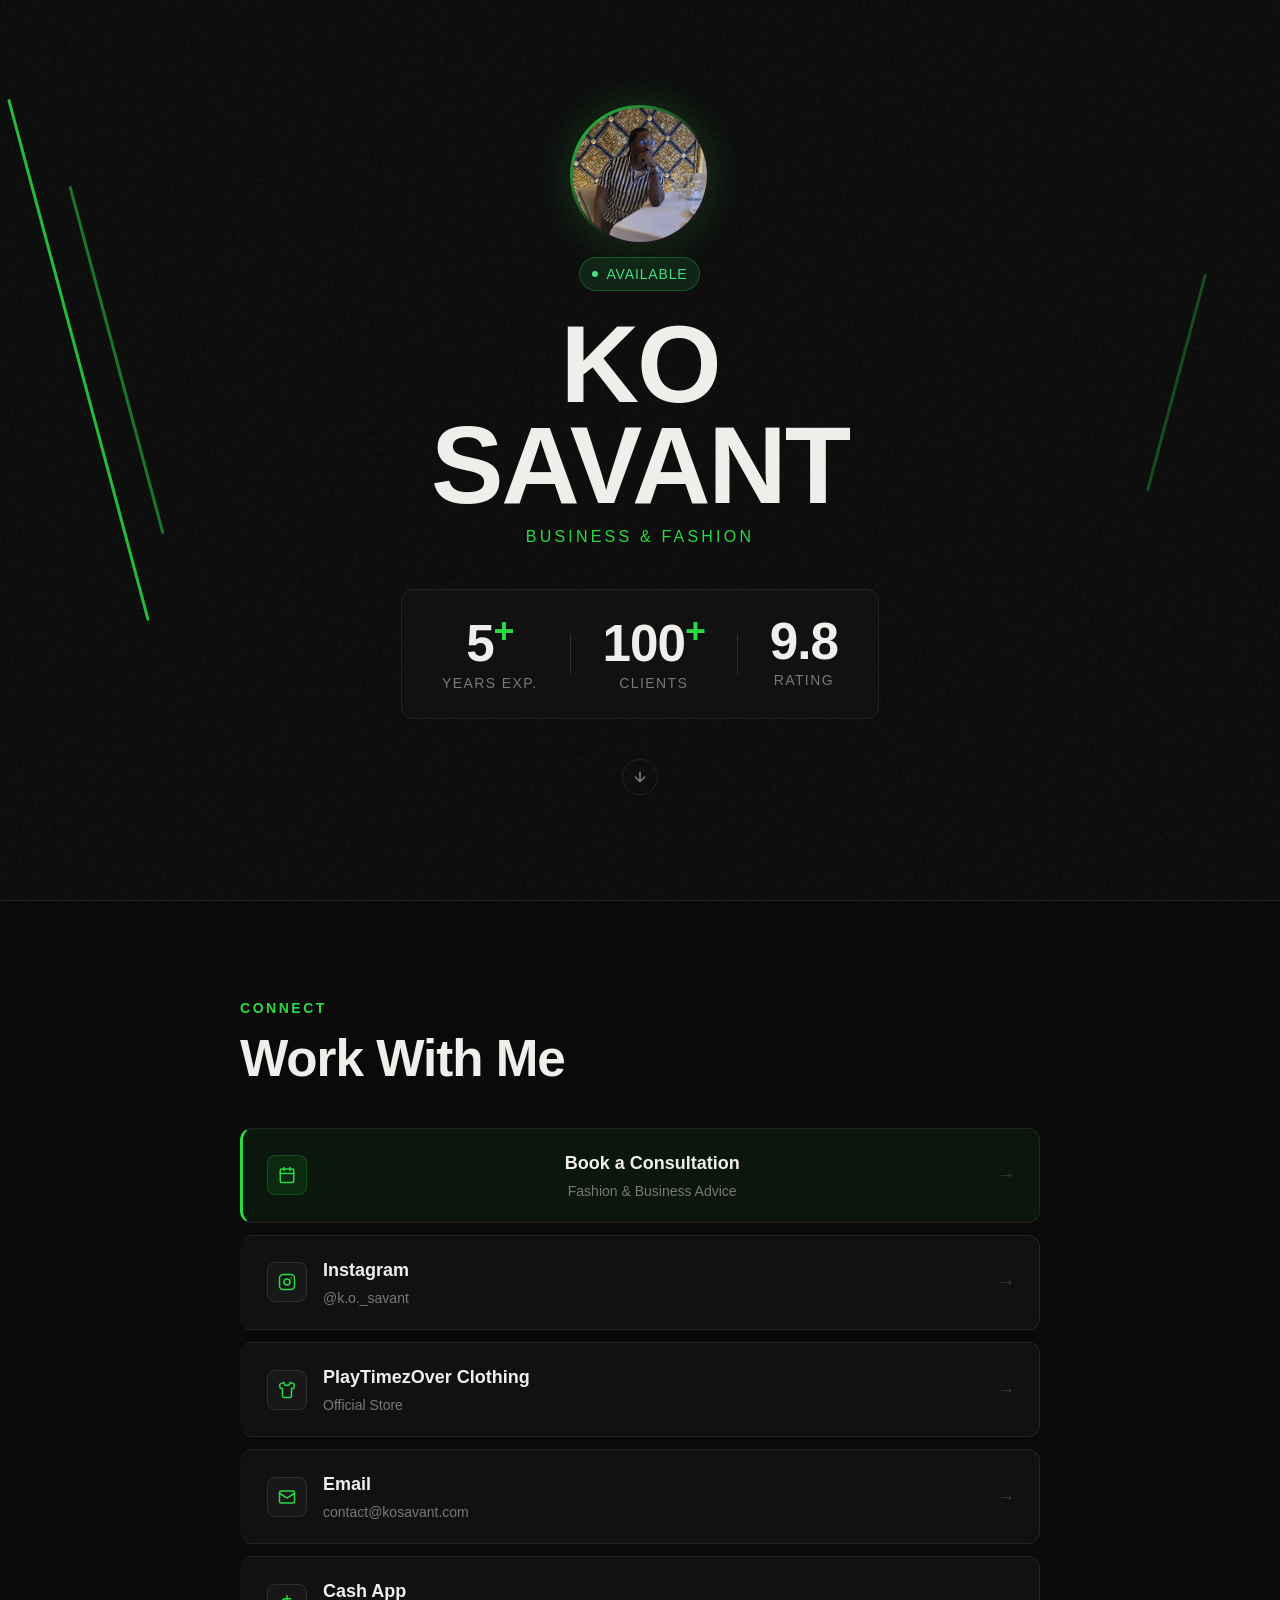
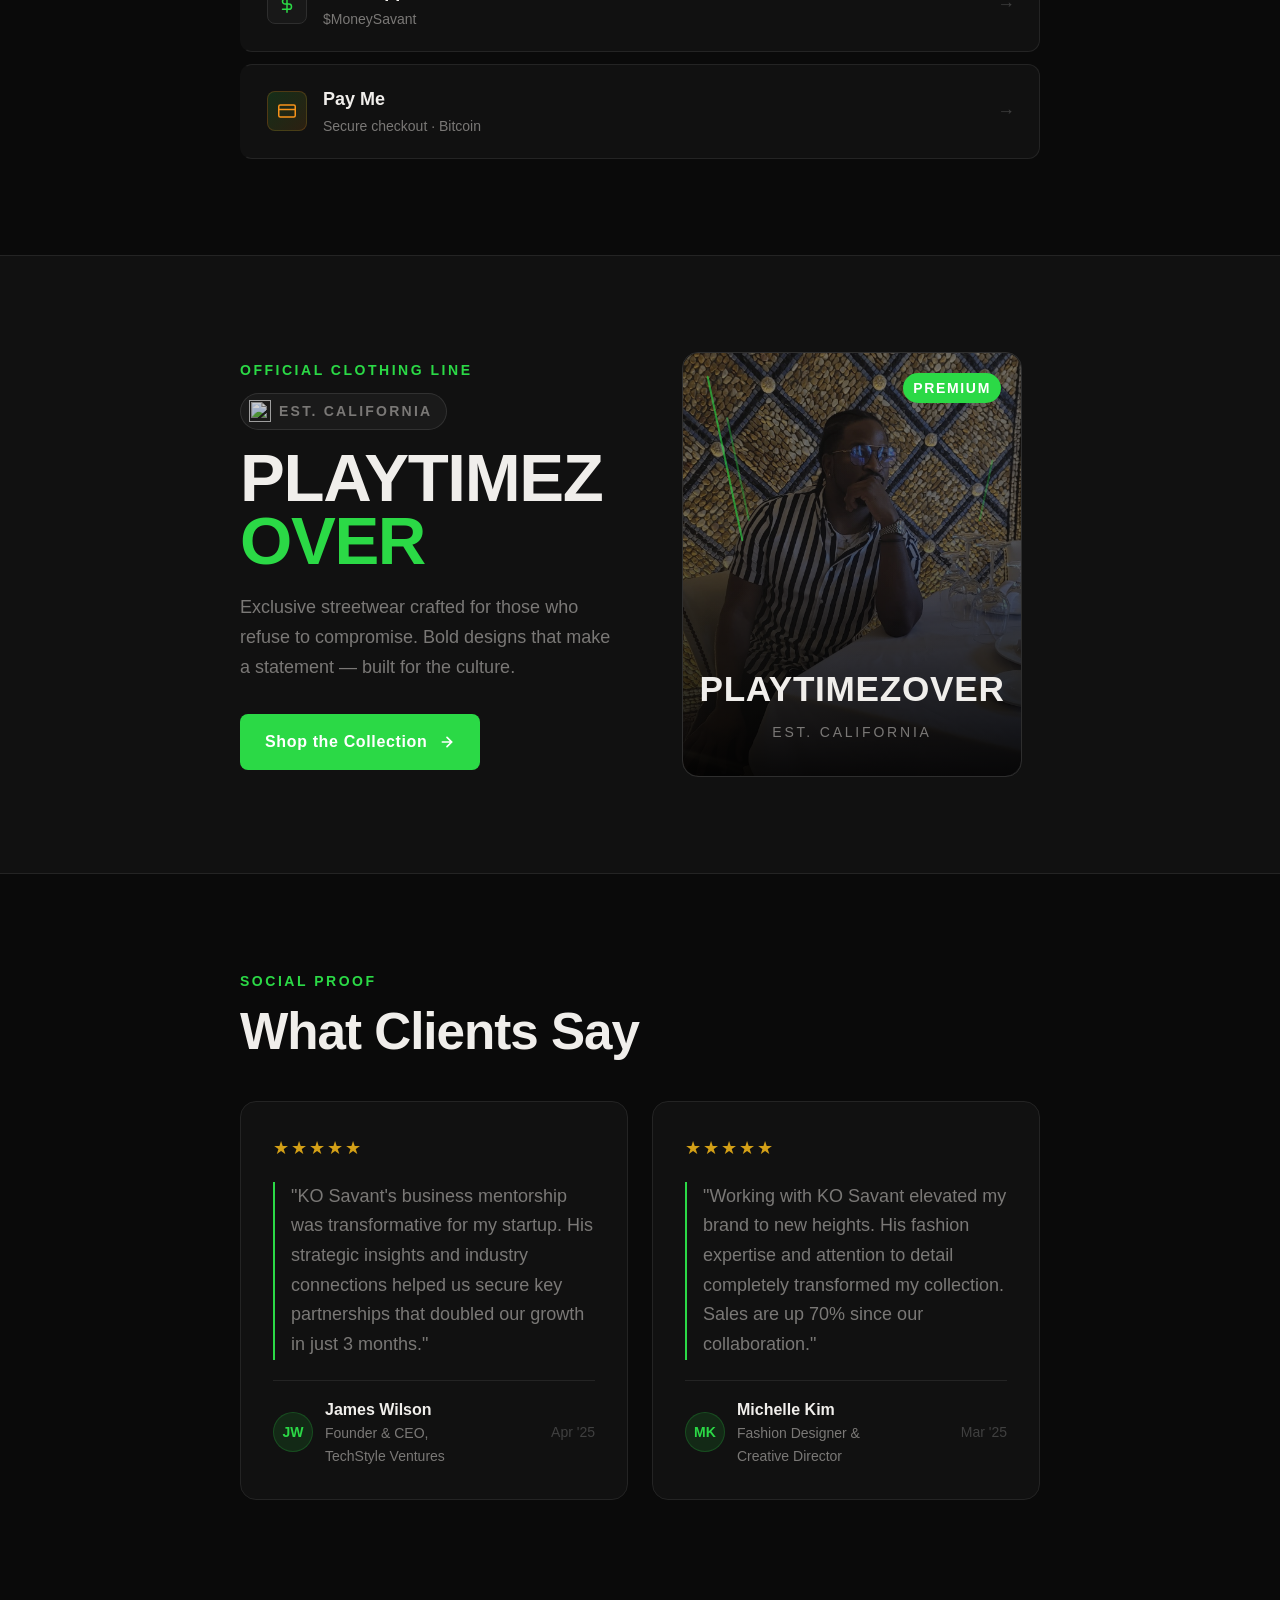
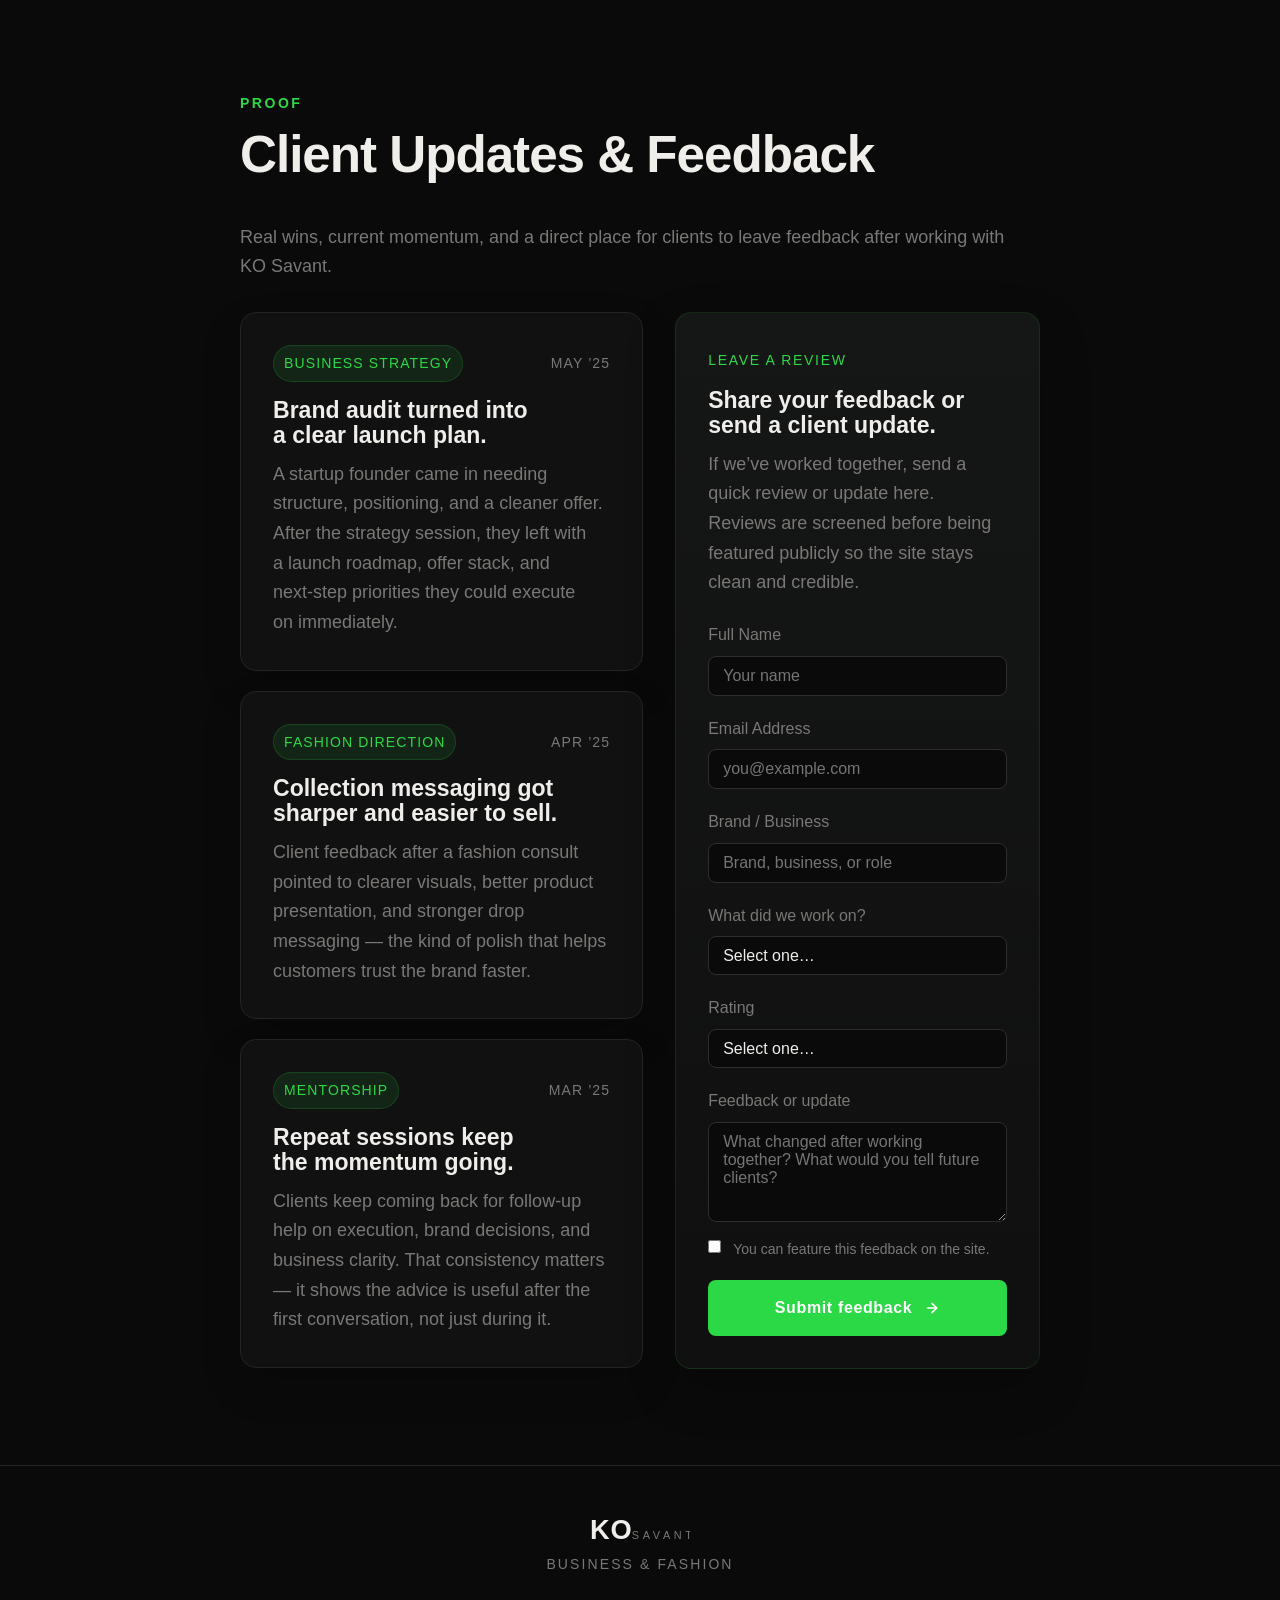
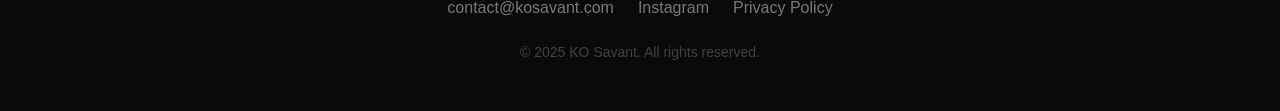
==== commit e950be7a: "feat: add apple pay google pay and btc buttons" ====
--- a/index.html
+++ b/index.html
@@ -19,8 +19,6 @@
   <link rel="preconnect" href="https://api.fontshare.com" />
   <link href="https://api.fontshare.com/v2/css?f[]=clash-display@400,500,600,700&f[]=satoshi@300,400,500,700&display=swap" rel="stylesheet" />
   <link rel="stylesheet" href="style.css" />
-  <!-- Stripe.js for Google Pay -->
-  <script src="https://js.stripe.com/v3/" async></script>
 </head>
 <body>
 
@@ -184,7 +182,7 @@
           </span>
           <span class="link-card__body">
             <span class="link-card__label">Pay Me</span>
-            <span class="link-card__sub">Apple Pay · Google Pay · Bitcoin</span>
+            <span class="link-card__sub">Secure checkout · Bitcoin</span>
           </span>
           <span class="link-card__arrow" aria-hidden="true">→</span>
         </button>
@@ -281,6 +279,110 @@
     </div>
   </section>
 
+<!-- ═══════════════════════════════════
+     CLIENT UPDATES + FEEDBACK
+═══════════════════════════════════ -->
+<section class="updates-section" id="client-updates">
+  <img src="pto-logo-white.png" class="section-logo-bg section-logo-bg--tl" aria-hidden="true" alt="" />
+  <img src="pto-logo-white.png" class="section-logo-bg section-logo-bg--br" aria-hidden="true" alt="" />
+  <div class="container">
+    <p class="section-eyebrow">Proof</p>
+    <h2 class="section-title">Client Updates &amp; Feedback</h2>
+    <p class="updates-intro">Real wins, current momentum, and a direct place for clients to leave feedback after working with KO Savant.</p>
+
+    <div class="updates-layout">
+      <div class="updates-feed" aria-label="Recent client updates">
+        <article class="update-card">
+          <div class="update-card__meta">
+            <span class="update-card__badge">Business Strategy</span>
+            <time datetime="2025-05">May ’25</time>
+          </div>
+          <h3 class="update-card__title">Brand audit turned into a clear launch plan.</h3>
+          <p class="update-card__text">A startup founder came in needing structure, positioning, and a cleaner offer. After the strategy session, they left with a launch roadmap, offer stack, and next-step priorities they could execute on immediately.</p>
+        </article>
+
+        <article class="update-card">
+          <div class="update-card__meta">
+            <span class="update-card__badge">Fashion Direction</span>
+            <time datetime="2025-04">Apr ’25</time>
+          </div>
+          <h3 class="update-card__title">Collection messaging got sharper and easier to sell.</h3>
+          <p class="update-card__text">Client feedback after a fashion consult pointed to clearer visuals, better product presentation, and stronger drop messaging — the kind of polish that helps customers trust the brand faster.</p>
+        </article>
+
+        <article class="update-card">
+          <div class="update-card__meta">
+            <span class="update-card__badge">Mentorship</span>
+            <time datetime="2025-03">Mar ’25</time>
+          </div>
+          <h3 class="update-card__title">Repeat sessions keep the momentum going.</h3>
+          <p class="update-card__text">Clients keep coming back for follow-up help on execution, brand decisions, and business clarity. That consistency matters — it shows the advice is useful after the first conversation, not just during it.</p>
+        </article>
+      </div>
+
+      <aside class="feedback-card" aria-labelledby="feedbackTitle">
+        <p class="feedback-card__eyebrow">Leave a review</p>
+        <h3 class="feedback-card__title" id="feedbackTitle">Share your feedback or send a client update.</h3>
+        <p class="feedback-card__copy">If we’ve worked together, send a quick review or update here. Reviews are screened before being featured publicly so the site stays clean and credible.</p>
+
+        <form action="https://formsubmit.co/Les6nYT5nCPRueI1jlTNA" method="POST" class="feedback-form" id="feedbackForm">
+          <input type="hidden" name="_subject" value="New Client Feedback — KO Savant" />
+          <input type="hidden" name="_next" value="https://kosavant.com/thank-you.html?source=feedback" />
+          <input type="hidden" name="_captcha" value="false" />
+          <input type="hidden" name="form_name" value="Client Feedback" />
+
+          <div class="form-field">
+            <label for="fb-name">Full Name</label>
+            <input type="text" id="fb-name" name="name" placeholder="Your name" required autocomplete="name" />
+          </div>
+          <div class="form-field">
+            <label for="fb-email">Email Address</label>
+            <input type="email" id="fb-email" name="email" placeholder="you@example.com" required autocomplete="email" />
+          </div>
+          <div class="form-field">
+            <label for="fb-brand">Brand / Business</label>
+            <input type="text" id="fb-brand" name="brand" placeholder="Brand, business, or role" autocomplete="organization" />
+          </div>
+          <div class="form-field">
+            <label for="fb-service">What did we work on?</label>
+            <select id="fb-service" name="service" required>
+              <option value="" disabled selected>Select one…</option>
+              <option value="Business Strategy">Business Strategy</option>
+              <option value="Fashion & Brand">Fashion &amp; Brand</option>
+              <option value="Startup Mentorship">Startup Mentorship</option>
+              <option value="Other">Other</option>
+            </select>
+          </div>
+          <div class="form-field">
+            <label for="fb-rating">Rating</label>
+            <select id="fb-rating" name="rating" required>
+              <option value="" disabled selected>Select one…</option>
+              <option value="5 stars">★★★★★ — 5 stars</option>
+              <option value="4 stars">★★★★☆ — 4 stars</option>
+              <option value="3 stars">★★★☆☆ — 3 stars</option>
+            </select>
+          </div>
+          <div class="form-field">
+            <label for="fb-message">Feedback or update</label>
+            <textarea id="fb-message" name="message" placeholder="What changed after working together? What would you tell future clients?" required></textarea>
+          </div>
+          <label class="consent-line" for="fb-share">
+            <input type="checkbox" id="fb-share" name="permission_to_share" value="Yes, you can feature this feedback on the site" />
+            <span>You can feature this feedback on the site.</span>
+          </label>
+
+          <button type="submit" class="btn btn--primary btn--block">
+            Submit feedback
+            <svg width="16" height="16" viewBox="0 0 24 24" fill="none" stroke="currentColor" stroke-width="2.5" stroke-linecap="round" aria-hidden="true">
+              <path d="M5 12h14M12 5l7 7-7 7"/>
+            </svg>
+          </button>
+        </form>
+      </aside>
+    </div>
+  </div>
+</section>
+
   <!-- ═══════════════════════════════════
        FOOTER
   ═══════════════════════════════════ -->
@@ -302,74 +404,89 @@
     </div>
   </footer>
 
-  <!-- ═══════════════════════════════════
-       PAY MODAL
-  ═══════════════════════════════════ -->
-  <div class="modal-overlay" id="payModal" role="dialog" aria-modal="true" aria-labelledby="payModalTitle">
-    <div class="modal pay-modal">
-      <div class="modal__header">
-        <div>
-          <h2 class="modal__title" id="payModalTitle">Pay KO Savant</h2>
-          <p class="modal__sub">Choose your preferred payment method</p>
-        </div>
-        <button class="modal__close" id="payModalClose" aria-label="Close">&times;</button>
-      </div>
-
-      <!-- Amount input -->
-      <div class="pay-amount-wrap">
-        <span class="pay-amount-symbol">$</span>
-        <input
-          class="pay-amount-input"
-          id="payAmount"
-          type="number"
-          min="1"
-          step="0.01"
-          placeholder="0.00"
-          inputmode="decimal"
-          aria-label="Payment amount in USD"
-        />
-        <span class="pay-amount-currency">USD</span>
-      </div>
-
-      <!-- Express Checkout: Stripe renders real Apple Pay + Google Pay here -->
-      <div id="express-checkout-element" class="express-checkout-wrap" style="display:none"></div>
-
-      <!-- Payment buttons — always visible, enhanced by Stripe where supported -->
-      <div class="pay-buttons-row">
-        <!-- Apple Pay -->
-        <button class="pay-native-btn pay-native-btn--apple" id="applePayBtn" aria-label="Pay with Apple Pay">
-          <svg width="52" height="22" viewBox="0 0 165 42" fill="white" aria-hidden="true">
-            <path d="M31.5 8.7c1.6-2 2.7-4.8 2.4-7.5-2.3.1-5.1 1.5-6.7 3.5-1.5 1.7-2.7 4.5-2.4 7.1 2.6.2 5.2-1.3 6.7-3.1z"/>
-            <path d="M33.8 12.7c-3.7-.2-6.9 2.1-8.6 2.1-1.8 0-4.5-2-7.5-1.9-3.8.1-7.4 2.2-9.3 5.7-4 6.9-1 17.1 2.8 22.7 1.9 2.8 4.2 5.8 7.2 5.7 2.8-.1 3.9-1.8 7.3-1.8s4.4 1.8 7.5 1.7c3.1-.1 5.1-2.8 7-5.6 2.2-3.2 3.1-6.3 3.1-6.5-.1-.1-6-2.3-6-9.1-.1-5.7 4.6-8.4 4.8-8.5-2.7-3.9-6.8-4.4-8.3-4.5z"/>
-            <text x="55" y="32" font-family="-apple-system,sans-serif" font-size="24" font-weight="500" fill="white">Pay</text>
-          </svg>
+<!-- ═══════════════════════════════════
+     PAY MODAL
+═══════════════════════════════════ -->
+<div class="modal-overlay" id="payModal" role="dialog" aria-modal="true" aria-labelledby="payModalTitle">
+  <div class="modal pay-modal">
+    <div class="modal__header">
+      <div>
+        <h2 class="modal__title" id="payModalTitle">Pay KO Savant</h2>
+        <p class="modal__sub">Use the secure checkout that actually works across devices.</p>
+      </div>
+      <button class="modal__close" id="payModalClose" aria-label="Close">&times;</button>
+    </div>
+
+    <div class="pay-trust-panel">
+      <span class="pay-trust-badge">Secure Stripe checkout</span>
+      <h3 class="pay-trust-title">Apple Pay, Google Pay, Cash App, bank transfer, and cards.</h3>
+      <p class="pay-trust-copy">Checkout is hosted by Stripe so the wallet options show up only when the customer’s browser and device support them. That gives clients the fastest working payment flow instead of broken wallet prompts.</p>
+      <ul class="pay-trust-list">
+        <li>Hosted on Stripe for the most reliable checkout experience</li>
+        <li>Apple Pay and Google Pay appear automatically on supported devices</li>
+        <li>Cash App Pay, bank transfer, and cards are available in the same flow</li>
+      </ul>
+
+      <div class="pay-preset-panel" aria-labelledby="payPresetHeading">
+        <div class="pay-preset-header">
+          <p class="pay-preset-eyebrow">Recommended payment presets</p>
+          <h3 class="pay-preset-heading" id="payPresetHeading">Choose the closest service so people can pay faster.</h3>
+        </div>
+
+        <div class="pay-preset-grid" role="list" aria-label="Preset payment options">
+          <button class="pay-preset is-selected" type="button" data-payment-preset="15-min-consult" data-preset-label="15 Min Consult" data-preset-amount="$50" data-preset-note="Fast strategy touchpoint for quick direction and follow-up questions.">
+            <span class="pay-preset__name">15 Min Consult</span>
+            <span class="pay-preset__amount">$50</span>
+            <span class="pay-preset__meta">Quick strategy call</span>
+          </button>
+          <button class="pay-preset" type="button" data-payment-preset="30-min-consult" data-preset-label="30 Min Consult" data-preset-amount="$100" data-preset-note="More room for brand, business, and execution questions.">
+            <span class="pay-preset__name">30 Min Consult</span>
+            <span class="pay-preset__amount">$100</span>
+            <span class="pay-preset__meta">Deeper strategy session</span>
+          </button>
+          <button class="pay-preset" type="button" data-payment-preset="brand-audit" data-preset-label="Brand Audit" data-preset-amount="$250" data-preset-note="Best for positioning, messaging, and a sharper brand direction review.">
+            <span class="pay-preset__name">Brand Audit</span>
+            <span class="pay-preset__amount">$250</span>
+            <span class="pay-preset__meta">Messaging + offer review</span>
+          </button>
+          <button class="pay-preset" type="button" data-payment-preset="custom-payment" data-preset-label="Custom Payment" data-preset-amount="Flexible" data-preset-note="Use this for deposits, invoice balances, or a number already discussed.">
+            <span class="pay-preset__name">Custom Payment</span>
+            <span class="pay-preset__amount">Flexible</span>
+            <span class="pay-preset__meta">Deposits or custom totals</span>
+          </button>
+        </div>
+
+        <p class="pay-preset-summary" id="payPresetSummary">Selected service: 15 Min Consult · Suggested payment $50</p>
+      </div>
+
+      <div class="pay-method-grid" aria-label="Payment methods">
+        <a class="pay-method-btn pay-method-btn--apple" id="applePayBtn" href="https://buy.stripe.com/fZu4gyaCyaqqb9E7PlbAs00" target="_blank" rel="noopener noreferrer" aria-describedby="payPresetSummary payPresetHint">
+          <span class="pay-method-btn__title">Apple Pay</span>
+          <span class="pay-method-btn__sub" id="applePayBtnSub">Open secure checkout for 15 Min Consult on supported Apple devices</span>
+        </a>
+
+        <a class="pay-method-btn pay-method-btn--google" id="gpayBtn" href="https://buy.stripe.com/fZu4gyaCyaqqb9E7PlbAs00" target="_blank" rel="noopener noreferrer" aria-describedby="payPresetSummary payPresetHint">
+          <span class="pay-method-btn__title">Google Pay</span>
+          <span class="pay-method-btn__sub" id="gpayBtnSub">Open secure checkout for 15 Min Consult on supported Google Pay devices</span>
+        </a>
+
+        <button class="pay-method-btn pay-method-btn--bitcoin" id="bitcoinBtn" aria-label="Pay with Bitcoin">
+          <span class="bitcoin-wordmark" aria-hidden="true">
+            <svg width="28" height="28" viewBox="0 0 32 32" fill="none" xmlns="http://www.w3.org/2000/svg" aria-hidden="true">
+              <circle cx="16" cy="16" r="16" fill="#F7931A"/>
+              <path d="M22.9 13.9c.3-2.1-1.3-3.2-3.5-3.9l.7-2.9-1.7-.4-.7 2.8c-.4-.1-.9-.2-1.4-.3l.7-2.9-1.7-.4-.7 2.9c-.4-.1-.7-.2-1-.2l-2.3-.6-.4 1.8s1.3.3 1.2.3c.7.2.8.7.8 1l-.8 3.3c0 0 .1 0 .1.1h-.1l-1.1 4.5c-.1.2-.3.5-.8.4.0 0-1.2-.3-1.2-.3l-.8 1.9 2.2.6c.4.1.8.2 1.2.3l-.7 2.9 1.7.4.7-2.9c.5.1 1 .2 1.4.4l-.7 2.9 1.7.4.7-2.9c2.9.5 5 .3 5.9-2.3.7-2.1-.0-3.3-1.5-4.1 1.1-.3 1.9-1 2.1-2.5zm-3.8 5.3c-.5 2.1-3.9 1-5 .7l.9-3.6c1.1.3 4.6.8 4.1 2.9zm.5-5.3c-.5 1.9-3.3 1-4.3.7l.8-3.2c.9.2 3.9.7 3.5 2.5z" fill="white"/>
+            </svg>
+            <span style="font-weight:700;font-size:1.1rem">Bitcoin</span>
+          </span>
+          <span class="pay-method-btn__sub" id="bitcoinBtnSub">Send BTC directly to my wallet for the selected service</span>
         </button>
-
-        <!-- Google Pay -->
-        <button class="pay-native-btn pay-native-btn--google" id="googlePayBtn" aria-label="Pay with Google Pay">
-          <svg width="58" height="24" viewBox="0 0 80 34" fill="none" aria-hidden="true" xmlns="http://www.w3.org/2000/svg">
-            <text x="0" y="26" font-size="26" font-family="'Google Sans',Roboto,sans-serif" font-weight="500">
-              <tspan fill="#4285F4">G</tspan><tspan fill="#EA4335">o</tspan><tspan fill="#FBBC05">o</tspan><tspan fill="#4285F4">g</tspan><tspan fill="#34A853">l</tspan><tspan fill="#EA4335">e </tspan><tspan fill="white">Pay</tspan>
-            </text>
-          </svg>
-        </button>
-      </div>
-
-      <!-- Bitcoin -->
-      <button class="pay-method-btn pay-method-btn--bitcoin" id="bitcoinBtn" aria-label="Pay with Bitcoin">
-        <span class="bitcoin-wordmark" aria-hidden="true">
-          <svg width="28" height="28" viewBox="0 0 32 32" fill="none" xmlns="http://www.w3.org/2000/svg" aria-hidden="true">
-            <circle cx="16" cy="16" r="16" fill="#F7931A"/>
-            <path d="M22.9 13.9c.3-2.1-1.3-3.2-3.5-3.9l.7-2.9-1.7-.4-.7 2.8c-.4-.1-.9-.2-1.4-.3l.7-2.9-1.7-.4-.7 2.9c-.4-.1-.7-.2-1-.2l-2.3-.6-.4 1.8s1.3.3 1.2.3c.7.2.8.7.8 1l-.8 3.3c0 0 .1 0 .1.1h-.1l-1.1 4.5c-.1.2-.3.5-.8.4.0 0-1.2-.3-1.2-.3l-.8 1.9 2.2.6c.4.1.8.2 1.2.3l-.7 2.9 1.7.4.7-2.9c.5.1 1 .2 1.4.4l-.7 2.9 1.7.4.7-2.9c2.9.5 5 .3 5.9-2.3.7-2.1-.0-3.3-1.5-4.1 1.1-.3 1.9-1 2.1-2.5zm-3.8 5.3c-.5 2.1-3.9 1-5 .7l.9-3.6c1.1.3 4.6.8 4.1 2.9zm.5-5.3c-.5 1.9-3.3 1-4.3.7l.8-3.2c.9.2 3.9.7 3.5 2.5z" fill="white"/>
-          </svg>
-          <span style="font-weight:700;font-size:1.1rem">Bitcoin</span>
-        </span>
-        <span class="pay-method-btn__sub">Send BTC directly to my wallet</span>
-      </button>
-    </div>
-  </div>
-
-  <!-- Bitcoin Address Modal -->
+      </div>
+
+      <p class="pay-trust-note" id="payPresetHint">Apple Pay and Google Pay open the same verified Stripe checkout, where wallet options appear automatically on supported devices. For presets above $50, use Stripe’s Change amount control if needed.</p>
+    </div>
+</div>
+
+<!-- Bitcoin Address Modal -->
   <div class="modal-overlay" id="btcModal" role="dialog" aria-modal="true" aria-labelledby="btcModalTitle">
     <div class="modal btc-modal">
       <div class="modal__header">
@@ -394,7 +511,7 @@
       <div class="btc-address-wrap">
         <p class="btc-address-label">Wallet Address</p>
         <div class="btc-address-row">
-          <code class="btc-address" id="btcAddress">YOUR_BTC_ADDRESS_HERE</code>
+          <code class="btc-address" id="btcAddress">bc1qnqx9kaqg7xnghfc7t6vcms0skxz5thyu37xc5a</code>
           <button class="btc-copy-btn" id="btcCopy" aria-label="Copy Bitcoin address">
             <svg width="15" height="15" viewBox="0 0 24 24" fill="none" stroke="currentColor" stroke-width="2" stroke-linecap="round" aria-hidden="true">
               <rect x="9" y="9" width="13" height="13" rx="2"/>
@@ -403,6 +520,7 @@
             <span id="btcCopyLabel">Copy</span>
           </button>
         </div>
+        <p class="btc-requested-amount" id="btcRequestedAmount" hidden></p>
         <p class="btc-note">⚠️ Double-check the address before sending. Bitcoin transactions are irreversible.</p>
       </div>
 
@@ -431,7 +549,7 @@
       >
         <!-- FormSubmit config -->
         <input type="hidden" name="_subject" value="New Consultation Request — KO Savant" />
-        <input type="hidden" name="_next" value="https://kosavant.com/thank-you.html" />
+        <input type="hidden" name="_next" value="https://kosavant.com/thank-you.html?source=booking" />
         <input type="hidden" name="_captcha" value="false" />
 
         <div class="form-field">
@@ -475,22 +593,90 @@
   </a>
 
   <script>
-    // ─────────────────────────────────────────
-    const BTC_ADDRESS    = 'bc1qnqx9kaqg7xnghfc7t6vcms0skxz5thyu37xc5a';
-    const STRIPE_PK      = 'pk_live_o5rkemdfgo4Jy4Y5TIu8bTlU';
-    const GPAY_MERCHANT  = 'BCR2DN5TU3RYFDC4';
-    const STRIPE_PAY_LINK = 'https://buy.stripe.com/fZu4gyaCyaqqb9E7PlbAs00';
-    // ─────────────────────────────────────────
-
-    // ── Booking Modal ─────────────────────────
-    const modal    = document.getElementById('bookingModal');
-    const bookBtn  = document.getElementById('bookBtn');
+    const BTC_ADDRESS = 'bc1qnqx9kaqg7xnghfc7t6vcms0skxz5thyu37xc5a';
+
+    const modal = document.getElementById('bookingModal');
+    const bookBtn = document.getElementById('bookBtn');
     const closeBtn = document.getElementById('modalClose');
+
+    const payModal = document.getElementById('payModal');
+    const payBtn = document.getElementById('payBtn');
+    const payCloseBtn = document.getElementById('payModalClose');
+
+    const bitcoinBtn = document.getElementById('bitcoinBtn');
+    const bitcoinBtnSub = document.getElementById('bitcoinBtnSub');
+    const btcModal = document.getElementById('btcModal');
+    const btcCloseBtn = document.getElementById('btcModalClose');
+    const btcBackBtn = document.getElementById('btcBack');
+    const btcCopyBtn = document.getElementById('btcCopy');
+    const btcCopyLabel = document.getElementById('btcCopyLabel');
+    const btcAddressEl = document.getElementById('btcAddress');
+    const btcRequestedAmount = document.getElementById('btcRequestedAmount');
+
+    const applePayBtn = document.getElementById('applePayBtn');
+    const applePayBtnSub = document.getElementById('applePayBtnSub');
+    const gpayBtn = document.getElementById('gpayBtn');
+    const gpayBtnSub = document.getElementById('gpayBtnSub');
+    const payPresetSummary = document.getElementById('payPresetSummary');
+    const payPresetHint = document.getElementById('payPresetHint');
+    const paymentPresetButtons = Array.from(document.querySelectorAll('[data-payment-preset]'));
+
+    function updatePaymentPreset(selectedButton) {
+      if (!selectedButton) return;
+
+      paymentPresetButtons.forEach(button => {
+        button.classList.toggle('is-selected', button === selectedButton);
+      });
+
+      const { paymentPreset, presetLabel, presetAmount } = selectedButton.dataset;
+      const suggestedAmount = presetAmount === 'Flexible'
+        ? 'flexible amount'
+        : `suggested payment ${presetAmount}`;
+
+      payPresetSummary.textContent = `Selected service: ${presetLabel} · ${suggestedAmount}`;
+      applePayBtnSub.textContent = paymentPreset === 'custom-payment'
+        ? 'Open secure checkout for a custom amount on supported Apple devices'
+        : `Open secure checkout for ${presetLabel} on supported Apple devices`;
+      gpayBtnSub.textContent = paymentPreset === 'custom-payment'
+        ? 'Open secure checkout for a custom amount on supported Google Pay devices'
+        : `Open secure checkout for ${presetLabel} on supported Google Pay devices`;
+
+      if (paymentPreset === '15-min-consult') {
+        payPresetHint.textContent = 'Apple Pay and Google Pay open the verified Stripe checkout for the fastest handoff, and wallets appear automatically on supported devices.';
+      } else if (paymentPreset === 'custom-payment') {
+        payPresetHint.textContent = 'Apple Pay and Google Pay still open the same verified Stripe checkout. Use Custom Payment for deposits, invoice balances, or a number you already discussed.';
+      } else {
+        payPresetHint.textContent = `Apple Pay and Google Pay open the same verified Stripe checkout. On the Stripe page, use Change amount if you need to match ${presetAmount}.`;
+      }
+
+      bitcoinBtnSub.textContent = paymentPreset === 'custom-payment'
+        ? 'Send BTC directly to my wallet for a custom amount'
+        : `Send BTC directly to my wallet for ${presetLabel.toLowerCase()}`;
+
+      btcRequestedAmount.hidden = false;
+      btcRequestedAmount.textContent = paymentPreset === 'custom-payment'
+        ? 'Selected service: Custom Payment · Amount handled directly'
+        : `Selected service: ${presetLabel} · Suggested payment ${presetAmount}`;
+
+      applePayBtn.dataset.selectedPreset = paymentPreset;
+      applePayBtn.dataset.selectedLabel = presetLabel;
+      applePayBtn.dataset.selectedAmount = presetAmount;
+      gpayBtn.dataset.selectedPreset = paymentPreset;
+      gpayBtn.dataset.selectedLabel = presetLabel;
+      gpayBtn.dataset.selectedAmount = presetAmount;
+    }
+
+    paymentPresetButtons.forEach(button => {
+      button.addEventListener('click', () => updatePaymentPreset(button));
+    });
+
+    updatePaymentPreset(paymentPresetButtons.find(button => button.classList.contains('is-selected')) || paymentPresetButtons[0]);
 
     function openModal(el) {
       el.classList.add('open');
       document.body.style.overflow = 'hidden';
     }
+
     function closeModal(el, returnFocus) {
       el.classList.remove('open');
       document.body.style.overflow = '';
@@ -501,165 +687,14 @@
     closeBtn.addEventListener('click', () => closeModal(modal, bookBtn));
     modal.addEventListener('click', e => { if (e.target === modal) closeModal(modal, bookBtn); });
 
-    // ── Pay Modal ─────────────────────────────
-    const payModal      = document.getElementById('payModal');
-    const payBtn        = document.getElementById('payBtn');
-    const payCloseBtn   = document.getElementById('payModalClose');
-    const applePayBtn   = document.getElementById('applePayBtn');
-    const googlePayBtn  = document.getElementById('googlePayBtn');
-    const bitcoinBtn    = document.getElementById('bitcoinBtn');
-    const btcModal      = document.getElementById('btcModal');
-    const btcCloseBtn   = document.getElementById('btcModalClose');
-    const btcBackBtn    = document.getElementById('btcBack');
-    const btcCopyBtn    = document.getElementById('btcCopy');
-    const btcCopyLabel  = document.getElementById('btcCopyLabel');
-    const btcAddressEl  = document.getElementById('btcAddress');
-
-    // payBtn click is handled in mountExpressCheckout section below
+    payBtn.addEventListener('click', () => openModal(payModal));
     payCloseBtn.addEventListener('click', () => closeModal(payModal, payBtn));
     payModal.addEventListener('click', e => { if (e.target === payModal) closeModal(payModal, payBtn); });
 
-    // ── Payment helpers ──────────────────────────
-    function getAmountCents() {
-      const v = parseFloat(document.getElementById('payAmount').value);
-      return v > 0 ? Math.round(v * 100) : 0;
-    }
-    function requireAmount() {
-      const input = document.getElementById('payAmount');
-      if (getAmountCents() === 0) {
-        input.focus();
-        input.style.borderColor = 'var(--color-accent)';
-        input.placeholder = 'Enter amount first';
-        setTimeout(() => { input.style.borderColor=''; input.placeholder='0.00'; }, 2500);
-        return false;
-      }
-      return true;
-    }
-    function stripeCheckout(amountCents) {
-      const url = amountCents > 0
-        ? `${STRIPE_PAY_LINK}?prefilled_amount=${amountCents}`
-        : STRIPE_PAY_LINK;
-      window.open(url, '_blank', 'noopener,noreferrer');
-    }
-
-    // ── Stripe Express Checkout (real Apple Pay + Google Pay buttons) ──
-    let stripeInstance = null;
-    let expressElements = null;
-    let expressCheckoutEl = null;
-
-    async function mountExpressCheckout(amountCents) {
-      if (!window.Stripe) return;
-      const container = document.getElementById('express-checkout-element');
-      const fallback  = document.getElementById('pay-fallback');
-      container.innerHTML = '';
-
-      stripeInstance = Stripe(STRIPE_PK);
-      expressElements = stripeInstance.elements({
-        mode: 'payment',
-        amount: amountCents || 100,
-        currency: 'usd',
-        appearance: {
-          theme: 'night',
-          variables: {
-            colorBackground: '#111111',
-            borderRadius: '10px',
-          },
-        },
-      });
-
-      expressCheckoutEl = expressElements.create('expressCheckout', {
-        buttonType: { applePay: 'plain', googlePay: 'plain' },
-        buttonTheme: { applePay: 'black', googlePay: 'black' },
-        layout: { maxColumns: 2, maxRows: 1, overflow: 'never' },
-      });
-
-      expressCheckoutEl.on('ready', ({ availablePaymentMethods }) => {
-        if (!availablePaymentMethods) {
-          container.style.display = 'none';
-          fallback.style.display = 'flex';
-        } else {
-          container.style.display = 'block';
-          fallback.style.display = 'none';
-        }
-      });
-
-      expressCheckoutEl.on('confirm', async (event) => {
-        // Redirect to Stripe checkout to complete the charge
-        event.paymentFailed({ reason: 'fail' });
-        stripeCheckout(amountCents || 100);
-      });
-
-      expressCheckoutEl.mount('#express-checkout-element');
-    }
-
-    // Mount when modal opens; re-mount when amount changes
-    payBtn.addEventListener('click', () => {
-      openModal(payModal);
-      const cents = getAmountCents() || 100;
-      mountExpressCheckout(cents);
-    });
-
-    document.getElementById('payAmount').addEventListener('change', () => {
-      const cents = getAmountCents();
-      if (cents > 0) mountExpressCheckout(cents);
-    });
-
-    // ── Native Payment Sheet (Apple Pay + Google Pay) ──────
-    async function showNativeSheet(amountCents) {
-      if (!window.Stripe) return stripeCheckout(amountCents);
-
-      const stripe = Stripe(STRIPE_PK);
-      const pr = stripe.paymentRequest({
-        country: 'US',
-        currency: 'usd',
-        total: { label: 'KO Savant', amount: amountCents },
-        requestPayerName: true,
-        requestPayerEmail: false,
-        requestShipping: false,
-      });
-
-      let canPay;
-      try { canPay = await pr.canMakePayment(); } catch(_) {}
-
-      // ONLY open native sheet when Apple Pay OR Google Pay is specifically available
-      // If only "link" is available (Stripe Link), skip to hosted checkout instead
-      const hasNativeWallet = canPay && (canPay.applePay === true || canPay.googlePay === true);
-
-      if (!hasNativeWallet) {
-        // Go directly to Stripe checkout — it shows Apple Pay / Google Pay at the top
-        return stripeCheckout(amountCents);
-      }
-
-      // Native Apple Pay or Google Pay is available — show the sheet directly
-      pr.show();
-
-      pr.on('paymentmethod', (ev) => {
-        ev.complete('success');
-        stripeCheckout(amountCents); // Confirm & capture via Stripe
-      });
-
-      pr.on('cancel', () => {
-        openModal(payModal); // User dismissed — let them try again
-      });
-    }
-
-    document.getElementById('applePayBtn').addEventListener('click', () => {
-      if (!requireAmount()) return;
-      closeModal(payModal);
-      showNativeSheet(getAmountCents());
-    });
-    document.getElementById('googlePayBtn').addEventListener('click', () => {
-      if (!requireAmount()) return;
-      closeModal(payModal);
-      showNativeSheet(getAmountCents());
-    });
-
-    // Bitcoin → show BTC modal
     bitcoinBtn.addEventListener('click', () => {
       closeModal(payModal);
       btcAddressEl.textContent = BTC_ADDRESS;
 
-      // Generate QR code once
       const qrEl = document.getElementById('btcQR');
       if (!qrEl.hasChildNodes()) {
         const qrUrl = `https://api.qrserver.com/v1/create-qr-code/?size=180x180&data=bitcoin:${encodeURIComponent(BTC_ADDRESS)}&color=f7931a&bgcolor=111111`;
@@ -678,7 +713,6 @@
     btcModal.addEventListener('click', e => { if (e.target === btcModal) closeModal(btcModal, payBtn); });
     btcBackBtn.addEventListener('click', () => { closeModal(btcModal); openModal(payModal); });
 
-    // Copy BTC address
     btcCopyBtn.addEventListener('click', async () => {
       try {
         await navigator.clipboard.writeText(BTC_ADDRESS);
@@ -689,7 +723,6 @@
           btcCopyBtn.style.color = '';
         }, 2000);
       } catch {
-        // Fallback for older browsers
         const ta = document.createElement('textarea');
         ta.value = BTC_ADDRESS;
         document.body.appendChild(ta);
@@ -701,7 +734,6 @@
       }
     });
 
-    // Global ESC handler
     document.addEventListener('keydown', e => {
       if (e.key === 'Escape') {
         [modal, payModal, btcModal].forEach(m => {
@@ -710,13 +742,11 @@
       }
     });
 
-    // ── Back to top ────────────────────────────
     const btt = document.getElementById('backToTop');
     window.addEventListener('scroll', () => {
       btt.classList.toggle('visible', window.scrollY > 450);
     }, { passive: true });
 
-    // ── Scroll-triggered fade-in ───────────────
     const observer = new IntersectionObserver((entries) => {
       entries.forEach(e => {
         if (e.isIntersecting) {
@@ -726,7 +756,7 @@
       });
     }, { threshold: 0.1, rootMargin: '0px 0px -40px 0px' });
 
-    document.querySelectorAll('.link-card, .testimonial-card, .pto-grid, .stat').forEach(el => {
+    document.querySelectorAll('.link-card, .testimonial-card, .update-card, .feedback-card, .pto-grid, .stat').forEach(el => {
       el.classList.add('fade-up');
       observer.observe(el);
     });
--- a/style.css
+++ b/style.css
@@ -1,7 +1,7 @@
 /* ═══════════════════════════════════════════════
    KO SAVANT — Premium Redesign
    Dark editorial streetwear × business authority
-   Palette: Near-black + crimson red accent
+   Palette: Near-black + emerald green accent
 ═══════════════════════════════════════════════ */
 
 /* ── TOKENS ─────────────────────────────────── */
@@ -17,9 +17,9 @@
   --color-text-muted:   #7a7876;
   --color-text-faint:   #404040;
 
-  --color-accent:       #d92b2b;
-  --color-accent-hover: #f03030;
-  --color-accent-dim:   rgba(217, 43, 43, 0.12);
+  --color-accent:       #2bd946;
+  --color-accent-hover: #30f040;
+  --color-accent-dim:   rgba(43, 217, 70, 0.12);
 
   /* Type */
   --font-display: 'Clash Display', 'Helvetica Neue', sans-serif;
@@ -138,7 +138,7 @@
   z-index: 0;
 }
 
-/* Red brand lines (matching existing brand identity) */
+/* Green brand lines (matching existing brand identity) */
 .brand-lines {
   position: absolute;
   inset: 0;
@@ -199,11 +199,11 @@
   border-radius: 50%;
   padding: 3px;
   background: linear-gradient(135deg, var(--color-accent) 0%, #1a1a1a 60%);
-  box-shadow: 0 0 40px rgba(217, 43, 43, 0.2);
+  box-shadow: 0 0 40px rgba(43, 217, 70, 0.2);
   transition: box-shadow 0.4s var(--ease-out);
 }
 .avatar-ring:hover {
-  box-shadow: 0 0 60px rgba(217, 43, 43, 0.35);
+  box-shadow: 0 0 60px rgba(43, 217, 70, 0.35);
 }
 .avatar-svg {
   width: 100%;
@@ -389,10 +389,10 @@
 }
 .link-card--primary {
   border-left: 3px solid var(--color-accent);
-  background: rgba(217, 43, 43, 0.06);
+  background: rgba(43, 217, 70, 0.06);
 }
 .link-card--primary:hover {
-  background: rgba(217, 43, 43, 0.1);
+  background: rgba(43, 217, 70, 0.1);
 }
 
 .link-card__icon {
@@ -407,8 +407,8 @@
   color: var(--color-accent);
 }
 .link-card--primary .link-card__icon {
-  background: rgba(217, 43, 43, 0.1);
-  border-color: rgba(217, 43, 43, 0.2);
+  background: rgba(43, 217, 70, 0.1);
+  border-color: rgba(43, 217, 70, 0.2);
 }
 .link-card__icon svg { width: 18px; height: 18px; }
 
@@ -584,7 +584,7 @@
 .btn--primary:hover {
   background: var(--color-accent-hover);
   transform: translateY(-1px);
-  box-shadow: 0 8px 24px rgba(217, 43, 43, 0.3);
+  box-shadow: 0 8px 24px rgba(43, 217, 70, 0.3);
 }
 
 /* ════════════════════════════════════════════
@@ -642,7 +642,7 @@
   height: 40px;
   border-radius: 50%;
   background: var(--color-accent-dim);
-  border: 1px solid rgba(217,43,43,0.2);
+  border: 1px solid rgba(43,217,70,0.2);
   display: grid;
   place-items: center;
   font-size: var(--text-xs);
@@ -757,7 +757,7 @@
 .form-field textarea:focus {
   outline: none;
   border-color: var(--color-accent);
-  box-shadow: 0 0 0 3px rgba(217, 43, 43, 0.12);
+  box-shadow: 0 0 0 3px rgba(43, 217, 70, 0.12);
 }
 .form-field textarea { resize: vertical; min-height: 100px; }
 .form-field select { appearance: none; cursor: pointer; }
@@ -859,19 +859,111 @@
   width: 100%;
 }
 .link-card__icon--pay {
-  background: linear-gradient(135deg, rgba(217,43,43,0.15), rgba(247,147,26,0.12));
+  background: linear-gradient(135deg, rgba(43,217,70,0.15), rgba(247,147,26,0.12));
   border-color: rgba(247,147,26,0.2);
   color: #F7931A;
 }
 .link-card--pay:hover .link-card__icon--pay {
-  background: linear-gradient(135deg, rgba(217,43,43,0.25), rgba(247,147,26,0.2));
+  background: linear-gradient(135deg, rgba(43,217,70,0.25), rgba(247,147,26,0.2));
 }
 
 /* ════════════════════════════════════════════
    PAY MODAL
 ════════════════════════════════════════════ */
 .pay-modal {
-  max-width: 420px;
+  max-width: 560px;
+}
+
+.pay-preset-panel {
+  margin: var(--space-5) 0;
+  padding: var(--space-5);
+  border-radius: var(--radius-lg);
+  border: 1px solid rgba(43, 217, 70, 0.14);
+  background: linear-gradient(180deg, rgba(255,255,255,0.04), rgba(255,255,255,0.02));
+}
+
+.pay-preset-header {
+  margin-bottom: var(--space-4);
+}
+
+.pay-preset-eyebrow {
+  margin-bottom: var(--space-2);
+  font-size: var(--text-xs);
+  text-transform: uppercase;
+  letter-spacing: 0.12em;
+  color: var(--color-accent);
+  max-width: none;
+}
+
+.pay-preset-heading {
+  font-family: var(--font-display);
+  font-size: clamp(1.05rem, 2vw, 1.25rem);
+  line-height: 1.3;
+  margin: 0;
+}
+
+.pay-preset-grid {
+  display: grid;
+  grid-template-columns: repeat(2, minmax(0, 1fr));
+  gap: var(--space-3);
+}
+
+.pay-preset {
+  display: grid;
+  gap: 4px;
+  text-align: left;
+  padding: var(--space-4);
+  border-radius: var(--radius-md);
+  border: 1px solid var(--color-border-light);
+  background: rgba(255,255,255,0.02);
+  transition: transform 0.18s var(--ease-out), border-color 0.18s var(--ease-out), box-shadow 0.18s var(--ease-out), background 0.18s var(--ease-out);
+}
+
+.pay-preset:hover,
+.pay-preset:focus-visible {
+  transform: translateY(-2px);
+  border-color: rgba(43, 217, 70, 0.45);
+  box-shadow: 0 14px 28px rgba(0,0,0,0.22);
+  outline: none;
+}
+
+.pay-preset.is-selected {
+  border-color: rgba(43, 217, 70, 0.75);
+  background: rgba(43, 217, 70, 0.08);
+  box-shadow: 0 0 0 1px rgba(43, 217, 70, 0.25) inset;
+}
+
+.pay-preset__name {
+  font-size: var(--text-sm);
+  font-weight: 700;
+  color: var(--color-text);
+}
+
+.pay-preset__amount {
+  font-family: var(--font-display);
+  font-size: 1.15rem;
+  font-weight: 600;
+  color: var(--color-accent);
+}
+
+.pay-preset__meta {
+  font-size: var(--text-xs);
+  color: var(--color-text-muted);
+  line-height: 1.45;
+}
+
+.pay-preset-summary {
+  margin-top: var(--space-4);
+  margin-bottom: 0;
+  font-size: var(--text-sm);
+  color: var(--color-text);
+}
+
+.pay-method-grid {
+  display: grid;
+  grid-template-columns: repeat(3, minmax(0, 1fr));
+  gap: var(--space-3);
+  margin-top: var(--space-4);
 }
 
 .pay-method-btn {
@@ -881,23 +973,34 @@
   justify-content: center;
   gap: var(--space-2);
   width: 100%;
-  padding: var(--space-5) var(--space-6);
+  min-height: 132px;
+  padding: var(--space-5) var(--space-4);
   border-radius: var(--radius-lg);
   border: 1px solid var(--color-border-light);
   cursor: pointer;
+  text-decoration: none;
   transition: transform 0.18s var(--ease-out), box-shadow 0.18s var(--ease-out), border-color 0.18s var(--ease-out);
-  margin-bottom: var(--space-3);
-}
-.pay-method-btn:last-child { margin-bottom: 0; }
+  margin-bottom: 0;
+}
 .pay-method-btn:hover {
   transform: translateY(-2px);
 }
 
+.pay-method-btn__title {
+  font-family: var(--font-display);
+  font-size: 1.05rem;
+  font-weight: 600;
+  letter-spacing: 0.01em;
+}
+
 .pay-method-btn__sub {
   font-size: var(--text-xs);
   letter-spacing: 0.04em;
   color: var(--color-text-muted);
   font-family: var(--font-body);
+  text-align: center;
+  max-width: none;
+  line-height: 1.5;
 }
 
 /* Apple Pay */
@@ -1047,6 +1150,12 @@
   margin-top: var(--space-3);
   line-height: 1.5;
 }
+.btc-requested-amount {
+  font-size: var(--text-xs);
+  color: var(--color-accent);
+  margin-top: var(--space-3);
+  letter-spacing: 0.04em;
+}
 
 .btn--outline {
   background: transparent;
@@ -1199,7 +1308,7 @@
   border-radius: var(--radius-lg);
   padding: var(--space-3) var(--space-5);
   margin-bottom: var(--space-5);
-  box-shadow: 0 0 0 3px rgba(217, 43, 43, 0.08);
+  box-shadow: 0 0 0 3px rgba(43, 217, 70, 0.08);
 }
 .pay-amount-symbol {
   font-family: var(--font-display);
@@ -1232,6 +1341,12 @@
   color: var(--color-text-muted);
   text-transform: uppercase;
 }
+.pay-amount-hint {
+  font-size: var(--text-xs);
+  color: var(--color-text-muted);
+  margin: calc(var(--space-5) * -1 + var(--space-2)) 0 var(--space-5);
+  letter-spacing: 0.03em;
+}
 
 /* ════════════════════════════════════════════
    STRIPE EXPRESS CHECKOUT
@@ -1286,3 +1401,212 @@
   background: #1a1a2e;
   border: 1px solid #333;
 }
+
+@keyframes shake {
+  0%,100% { transform: translateX(0); }
+  20%      { transform: translateX(-6px); }
+  40%      { transform: translateX(6px); }
+  60%      { transform: translateX(-4px); }
+  80%      { transform: translateX(4px); }
+}
+.shake { animation: shake 0.4s ease; }
+
+.pay-gpay-fallback {
+  width: 100%; height: 56px;
+  display: flex; align-items: center; justify-content: center;
+  background: transparent; border: none; cursor: pointer;
+}
+
+
+/* ════════════════════════════════════════════
+   CLIENT UPDATES + FEEDBACK
+════════════════════════════════════════════ */
+.updates-section {
+  position: relative;
+  padding-block: clamp(var(--space-16), 8vw, var(--space-24));
+}
+
+.updates-intro {
+  max-width: 48rem;
+  color: var(--color-text-muted);
+  margin-bottom: var(--space-8);
+}
+
+.updates-layout {
+  display: grid;
+  grid-template-columns: minmax(0, 1.05fr) minmax(320px, 0.95fr);
+  gap: var(--space-8);
+  align-items: start;
+}
+
+.updates-feed {
+  display: grid;
+  gap: var(--space-5);
+}
+
+.update-card,
+.feedback-card {
+  background: var(--color-surface);
+  border: 1px solid var(--color-border);
+  border-radius: var(--radius-xl);
+  padding: var(--space-8);
+}
+
+.update-card {
+  box-shadow: 0 18px 40px rgba(0, 0, 0, 0.16);
+}
+
+.update-card__meta {
+  display: flex;
+  align-items: center;
+  justify-content: space-between;
+  gap: var(--space-3);
+  margin-bottom: var(--space-4);
+  font-size: var(--text-xs);
+  color: var(--color-text-muted);
+  letter-spacing: 0.08em;
+  text-transform: uppercase;
+}
+
+.update-card__badge {
+  display: inline-flex;
+  align-items: center;
+  gap: var(--space-2);
+  padding: 6px 10px;
+  border-radius: 999px;
+  background: rgba(43, 217, 70, 0.10);
+  color: var(--color-accent);
+  border: 1px solid rgba(43, 217, 70, 0.18);
+}
+
+.update-card__title,
+.feedback-card__title,
+.pay-trust-title {
+  font-family: var(--font-display);
+  font-size: clamp(1.35rem, 1.8vw, 1.75rem);
+  line-height: 1.08;
+  color: var(--color-text);
+  margin-bottom: var(--space-3);
+}
+
+.update-card__text,
+.feedback-card__copy,
+.pay-trust-copy,
+.pay-trust-note {
+  color: var(--color-text-muted);
+  line-height: 1.65;
+}
+
+.feedback-card {
+  background: linear-gradient(180deg, rgba(22, 24, 23, 0.95), rgba(15, 16, 15, 0.98));
+  border-color: rgba(43, 217, 70, 0.12);
+  box-shadow: 0 20px 50px rgba(0, 0, 0, 0.22);
+}
+
+.feedback-card__eyebrow,
+.pay-trust-badge {
+  display: inline-flex;
+  align-items: center;
+  gap: var(--space-2);
+  margin-bottom: var(--space-4);
+  font-size: var(--text-xs);
+  letter-spacing: 0.12em;
+  text-transform: uppercase;
+  color: var(--color-accent);
+}
+
+.feedback-card__copy {
+  margin-bottom: var(--space-6);
+}
+
+.feedback-form .form-field:last-of-type {
+  margin-bottom: var(--space-4);
+}
+
+.consent-line {
+  display: flex;
+  align-items: flex-start;
+  gap: var(--space-3);
+  font-size: var(--text-xs);
+  color: var(--color-text-muted);
+  margin-bottom: var(--space-5);
+}
+
+.consent-line input {
+  margin-top: 2px;
+}
+
+/* ════════════════════════════════════════════
+   PAY MODAL — RELIABLE CHECKOUT
+════════════════════════════════════════════ */
+.pay-modal {
+  max-width: 500px;
+}
+
+.pay-trust-panel {
+  background: linear-gradient(180deg, rgba(25, 27, 26, 0.98), rgba(15, 16, 15, 0.98));
+  border: 1px solid rgba(43, 217, 70, 0.12);
+  border-radius: var(--radius-xl);
+  padding: var(--space-7);
+  margin-bottom: var(--space-4);
+}
+
+.pay-trust-list {
+  margin: var(--space-5) 0;
+  padding-left: 1.1rem;
+  color: var(--color-text-muted);
+  line-height: 1.7;
+}
+
+.pay-trust-list li + li {
+  margin-top: var(--space-2);
+}
+
+.pay-trust-note {
+  margin-top: var(--space-4);
+  font-size: var(--text-xs);
+}
+
+.pay-method-btn--apple .pay-method-btn__sub {
+  color: rgba(255,255,255,0.72);
+}
+
+.pay-method-btn--google {
+  color: var(--color-text);
+}
+
+@media (max-width: 860px) {
+  .updates-layout {
+    grid-template-columns: 1fr;
+  }
+
+  .feedback-card {
+    order: -1;
+  }
+
+  .pay-method-grid {
+    grid-template-columns: 1fr;
+  }
+}
+
+@media (max-width: 520px) {
+  .update-card,
+  .feedback-card,
+  .pay-trust-panel,
+  .pay-preset-panel {
+    padding: var(--space-6);
+  }
+
+  .pay-preset-grid {
+    grid-template-columns: 1fr;
+  }
+
+  .update-card__meta {
+    flex-direction: column;
+    align-items: flex-start;
+  }
+
+  .modal.pay-modal {
+    padding: var(--space-5);
+  }
+}
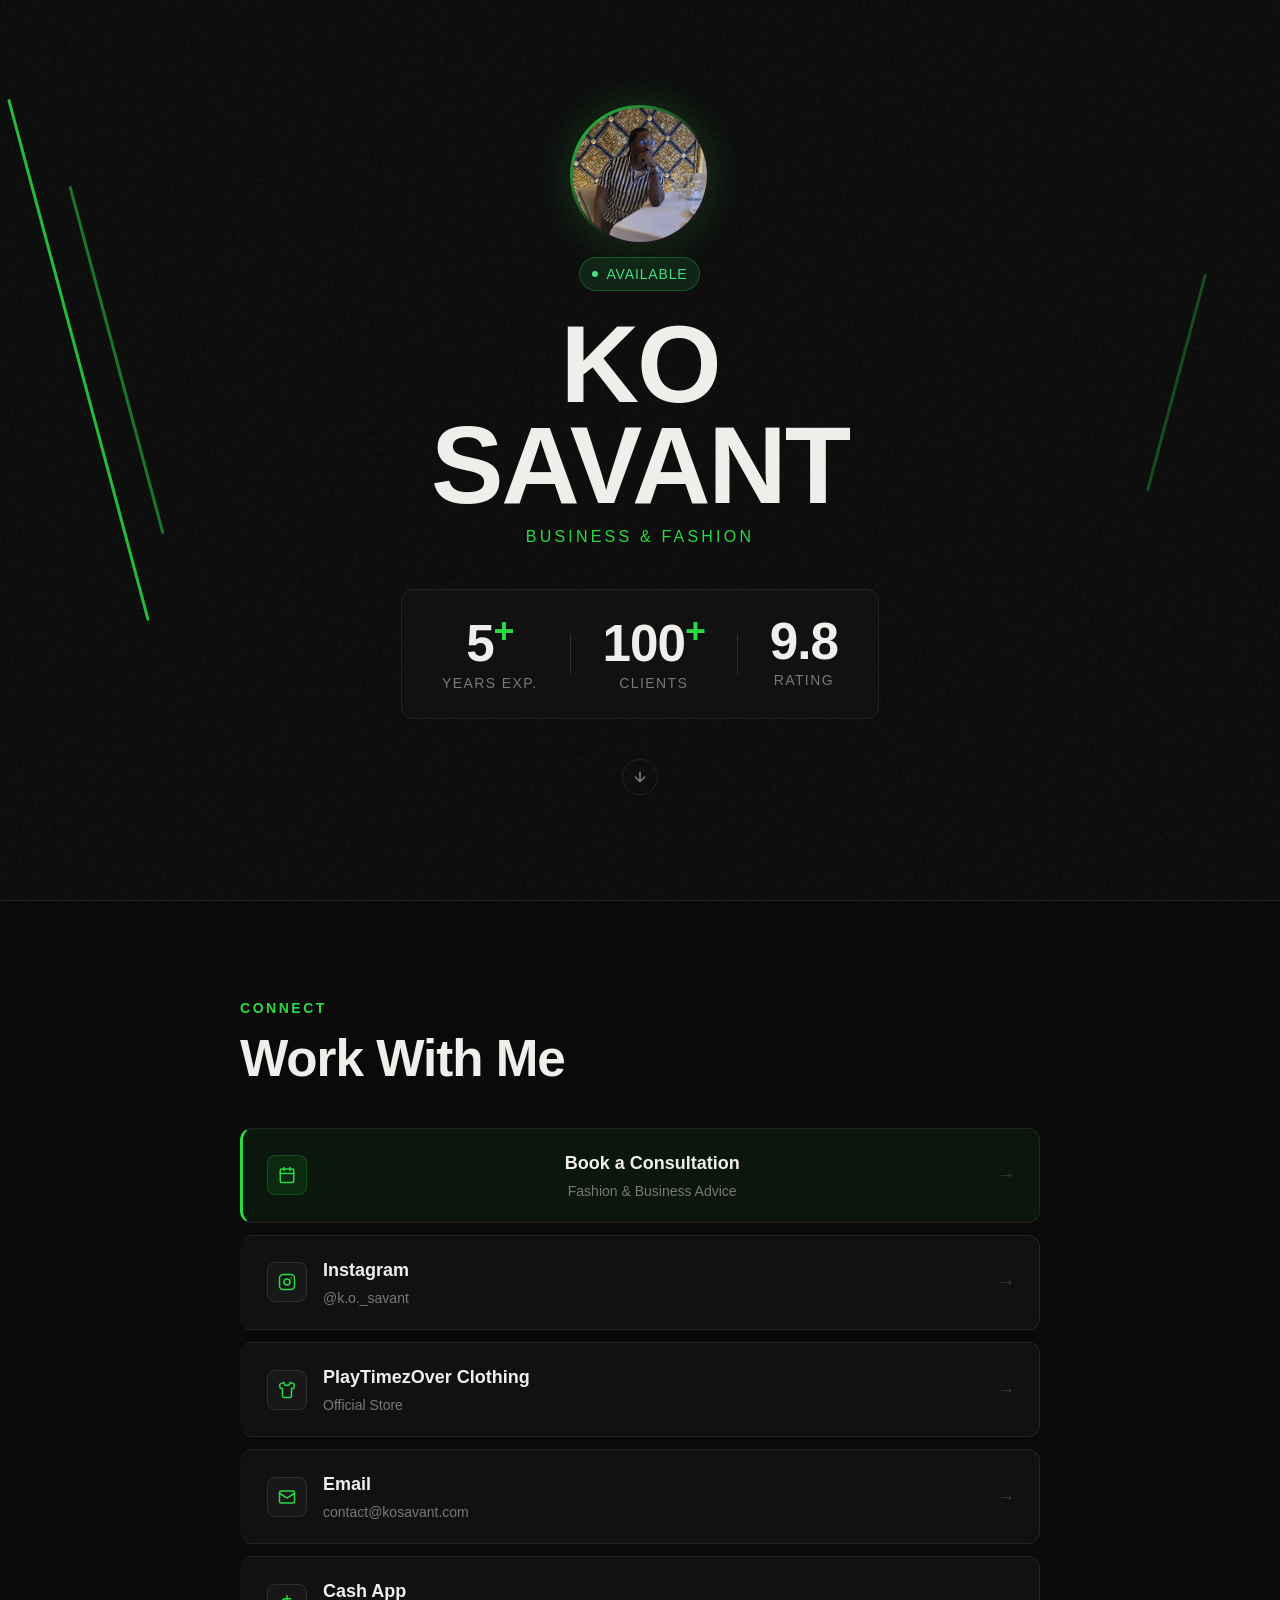
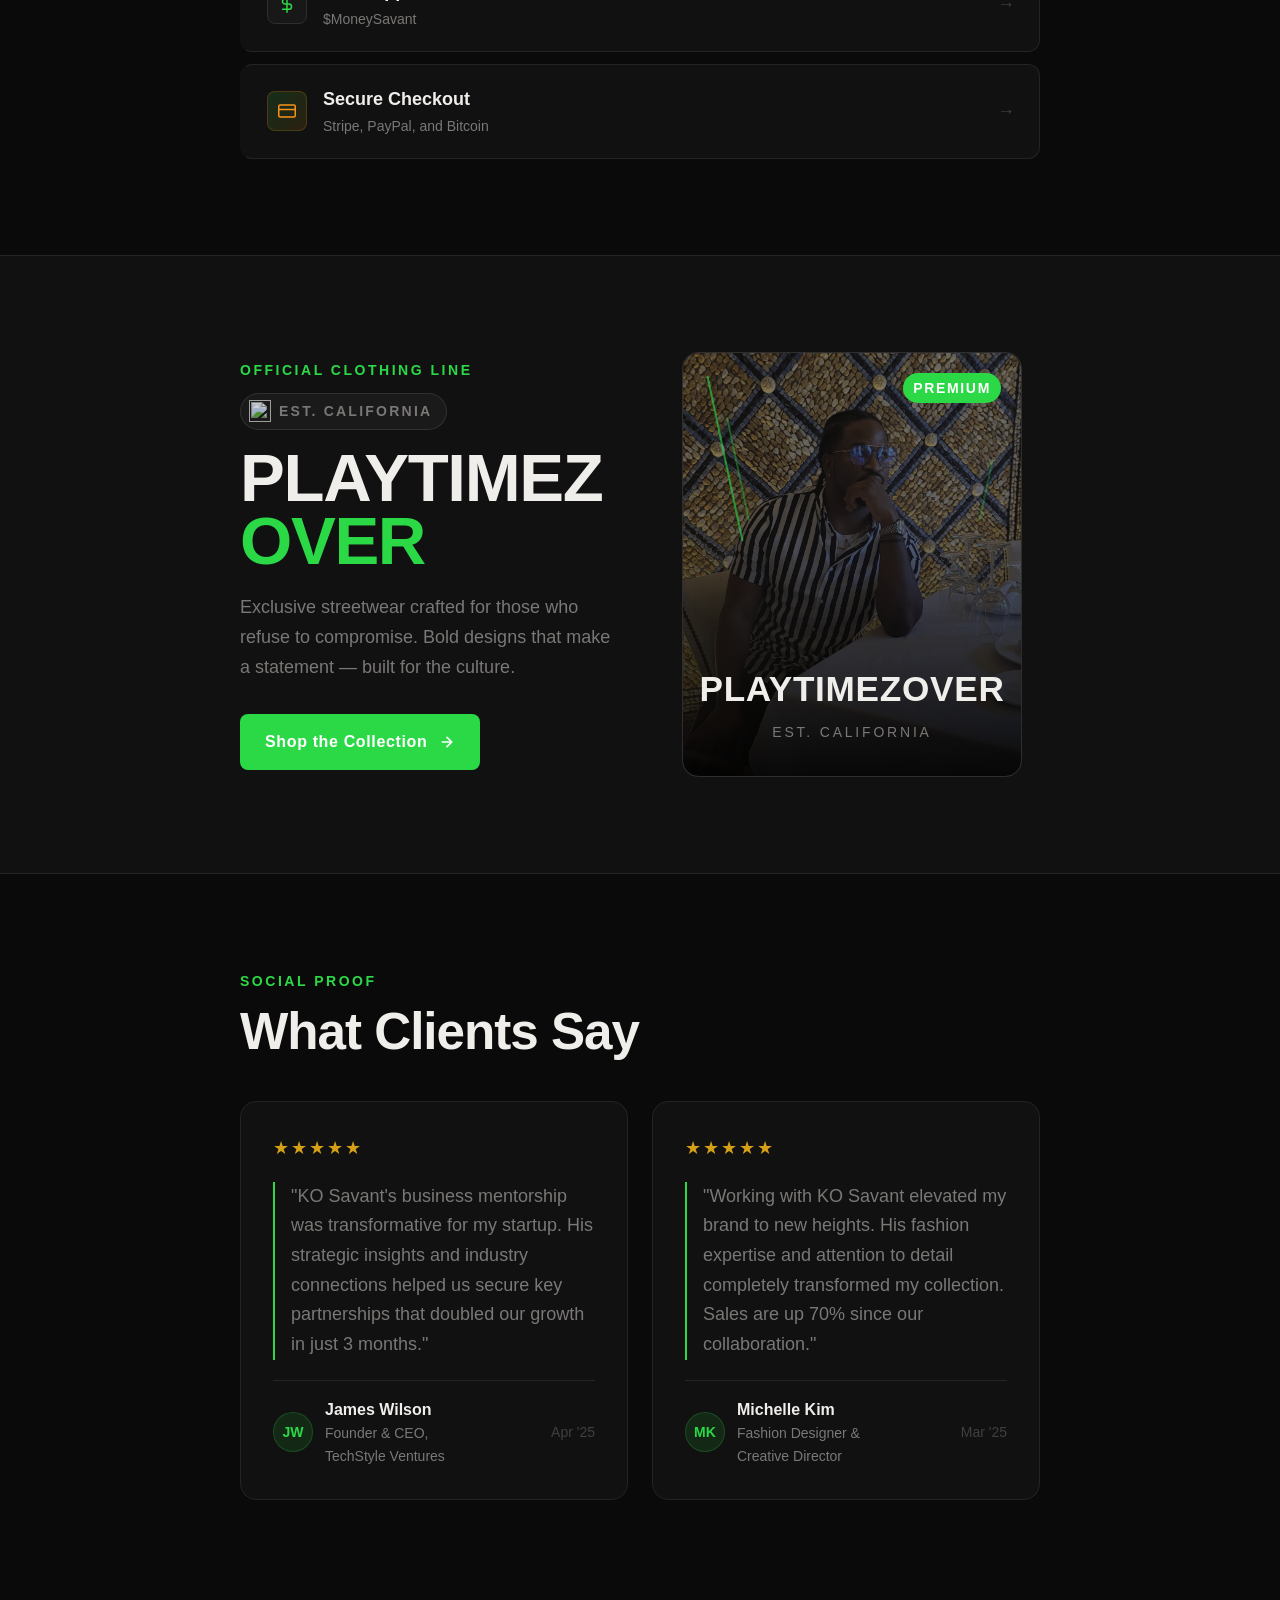
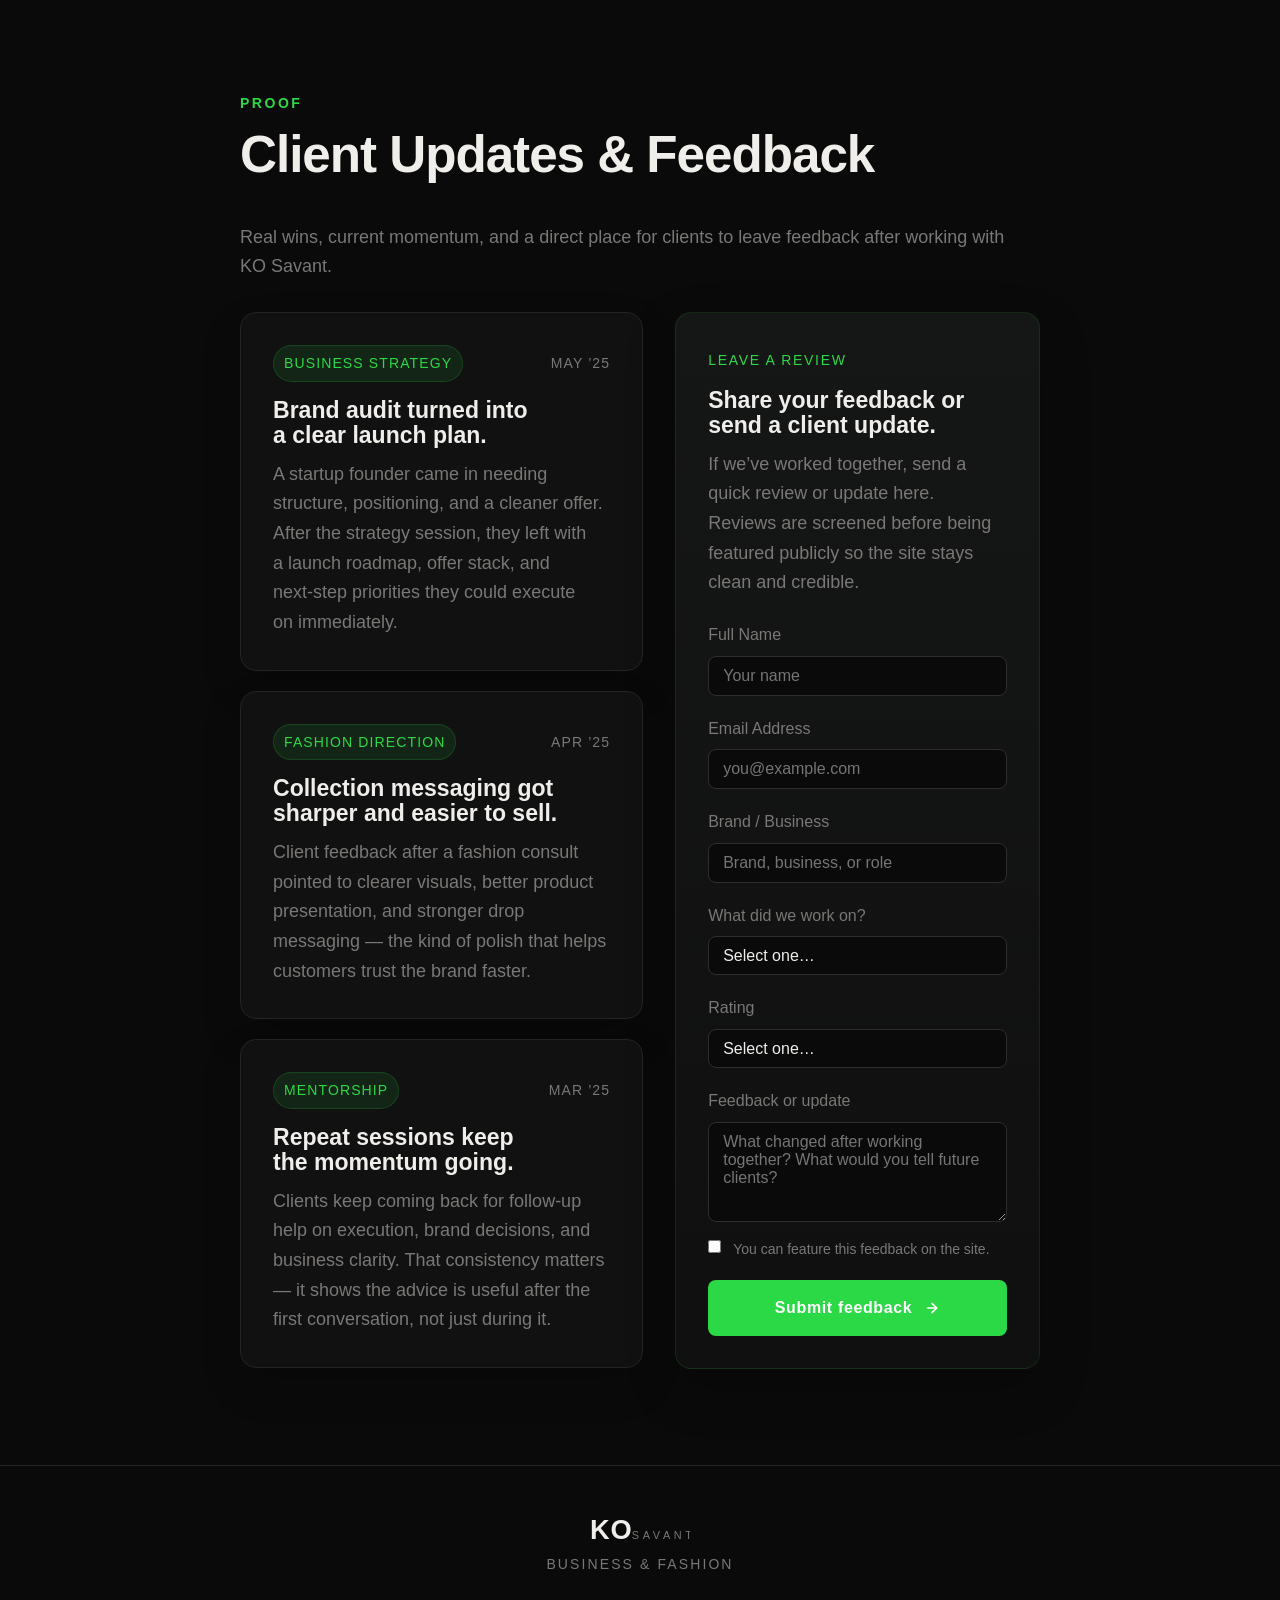
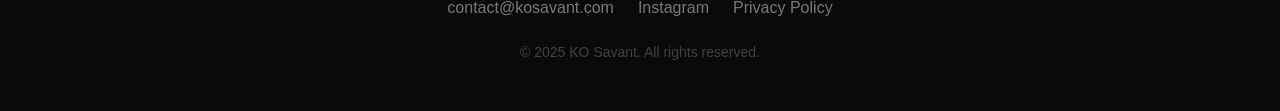
==== commit 4baa42e9: "Improve checkout flow and clarify payment options" ====
--- a/index.html
+++ b/index.html
@@ -19,6 +19,7 @@
   <link rel="preconnect" href="https://api.fontshare.com" />
   <link href="https://api.fontshare.com/v2/css?f[]=clash-display@400,500,600,700&f[]=satoshi@300,400,500,700&display=swap" rel="stylesheet" />
   <link rel="stylesheet" href="style.css" />
+  <script src="payment-utils.js"></script>
 </head>
 <body>
 
@@ -172,7 +173,7 @@
           <span class="link-card__arrow" aria-hidden="true">→</span>
         </a>
 
-        <!-- Pay Me -->
+        <!-- Secure checkout -->
         <button class="link-card link-card--pay" id="payBtn" aria-haspopup="dialog">
           <span class="link-card__icon link-card__icon--pay">
             <svg viewBox="0 0 24 24" fill="none" stroke="currentColor" stroke-width="2" stroke-linecap="round" stroke-linejoin="round" aria-hidden="true">
@@ -181,8 +182,8 @@
             </svg>
           </span>
           <span class="link-card__body">
-            <span class="link-card__label">Pay Me</span>
-            <span class="link-card__sub">Secure checkout · Bitcoin</span>
+            <span class="link-card__label">Secure Checkout</span>
+            <span class="link-card__sub">Stripe, PayPal, and Bitcoin</span>
           </span>
           <span class="link-card__arrow" aria-hidden="true">→</span>
         </button>
@@ -412,25 +413,49 @@
     <div class="modal__header">
       <div>
         <h2 class="modal__title" id="payModalTitle">Pay KO Savant</h2>
-        <p class="modal__sub">Use the secure checkout that actually works across devices.</p>
+        <p class="modal__sub">Choose your service, then use the payment option that fits best.</p>
       </div>
       <button class="modal__close" id="payModalClose" aria-label="Close">&times;</button>
     </div>
 
     <div class="pay-trust-panel">
-      <span class="pay-trust-badge">Secure Stripe checkout</span>
-      <h3 class="pay-trust-title">Apple Pay, Google Pay, Cash App, bank transfer, and cards.</h3>
-      <p class="pay-trust-copy">Checkout is hosted by Stripe so the wallet options show up only when the customer’s browser and device support them. That gives clients the fastest working payment flow instead of broken wallet prompts.</p>
-      <ul class="pay-trust-list">
-        <li>Hosted on Stripe for the most reliable checkout experience</li>
-        <li>Apple Pay and Google Pay appear automatically on supported devices</li>
-        <li>Cash App Pay, bank transfer, and cards are available in the same flow</li>
-      </ul>
+      <div class="pay-modal-hero">
+        <div class="pay-hero-copy">
+          <span class="pay-trust-badge">Secure checkout</span>
+          <h3 class="pay-trust-title">Simple payment for consults and brand work.</h3>
+          <p class="pay-trust-copy">Pick the closest service first. Then choose the payment method that matches it without guessing.</p>
+
+          <div class="pay-steps" aria-label="Simple payment steps">
+            <article class="pay-step">
+              <span class="pay-step__label">Step 1</span>
+              <p class="pay-step__title">Choose your service</p>
+              <p class="pay-step__copy">Use the preset that is closest to what you need so the amount stays clear.</p>
+            </article>
+            <article class="pay-step">
+              <span class="pay-step__label">Step 2</span>
+              <p class="pay-step__title">Pick how you want to pay</p>
+              <p class="pay-step__copy">Stripe checkout is ready for the $50 15 Min Consult. PayPal charges the exact selected amount. Bitcoin stays available if you prefer crypto.</p>
+            </article>
+          </div>
+        </div>
+
+        <aside class="pay-summary-card" aria-live="polite">
+          <p class="pay-summary-card__eyebrow">Selected service</p>
+          <h4 class="pay-summary-card__title" id="payServiceLabel">15 Min Consult</h4>
+          <p class="pay-summary-card__amount" id="payServiceAmount">$50</p>
+          <p class="pay-summary-card__note" id="payServiceNote">Stripe checkout is ready for the $50 15 Min Consult.</p>
+          <div class="pay-summary-card__meta">
+            <span id="payServiceMatch">Best payment match: Secure Stripe checkout</span>
+            <span>Apple Pay, Google Pay, Cash App, bank transfer, and cards</span>
+          </div>
+        </aside>
+      </div>
 
       <div class="pay-preset-panel" aria-labelledby="payPresetHeading">
         <div class="pay-preset-header">
-          <p class="pay-preset-eyebrow">Recommended payment presets</p>
-          <h3 class="pay-preset-heading" id="payPresetHeading">Choose the closest service so people can pay faster.</h3>
+          <p class="pay-preset-eyebrow">Step 1</p>
+          <h3 class="pay-preset-heading" id="payPresetHeading">Choose your service</h3>
+          <p class="pay-preset-lead">Pick the closest option first. The payment notes update below.</p>
         </div>
 
         <div class="pay-preset-grid" role="list" aria-label="Preset payment options">
@@ -456,33 +481,64 @@
           </button>
         </div>
 
-        <p class="pay-preset-summary" id="payPresetSummary">Selected service: 15 Min Consult · Suggested payment $50</p>
-      </div>
-
-      <div class="pay-method-grid" aria-label="Payment methods">
-        <a class="pay-method-btn pay-method-btn--apple" id="applePayBtn" href="https://buy.stripe.com/fZu4gyaCyaqqb9E7PlbAs00" target="_blank" rel="noopener noreferrer" aria-describedby="payPresetSummary payPresetHint">
-          <span class="pay-method-btn__title">Apple Pay</span>
-          <span class="pay-method-btn__sub" id="applePayBtnSub">Open secure checkout for 15 Min Consult on supported Apple devices</span>
-        </a>
-
-        <a class="pay-method-btn pay-method-btn--google" id="gpayBtn" href="https://buy.stripe.com/fZu4gyaCyaqqb9E7PlbAs00" target="_blank" rel="noopener noreferrer" aria-describedby="payPresetSummary payPresetHint">
-          <span class="pay-method-btn__title">Google Pay</span>
-          <span class="pay-method-btn__sub" id="gpayBtnSub">Open secure checkout for 15 Min Consult on supported Google Pay devices</span>
-        </a>
-
-        <button class="pay-method-btn pay-method-btn--bitcoin" id="bitcoinBtn" aria-label="Pay with Bitcoin">
-          <span class="bitcoin-wordmark" aria-hidden="true">
-            <svg width="28" height="28" viewBox="0 0 32 32" fill="none" xmlns="http://www.w3.org/2000/svg" aria-hidden="true">
-              <circle cx="16" cy="16" r="16" fill="#F7931A"/>
-              <path d="M22.9 13.9c.3-2.1-1.3-3.2-3.5-3.9l.7-2.9-1.7-.4-.7 2.8c-.4-.1-.9-.2-1.4-.3l.7-2.9-1.7-.4-.7 2.9c-.4-.1-.7-.2-1-.2l-2.3-.6-.4 1.8s1.3.3 1.2.3c.7.2.8.7.8 1l-.8 3.3c0 0 .1 0 .1.1h-.1l-1.1 4.5c-.1.2-.3.5-.8.4.0 0-1.2-.3-1.2-.3l-.8 1.9 2.2.6c.4.1.8.2 1.2.3l-.7 2.9 1.7.4.7-2.9c.5.1 1 .2 1.4.4l-.7 2.9 1.7.4.7-2.9c2.9.5 5 .3 5.9-2.3.7-2.1-.0-3.3-1.5-4.1 1.1-.3 1.9-1 2.1-2.5zm-3.8 5.3c-.5 2.1-3.9 1-5 .7l.9-3.6c1.1.3 4.6.8 4.1 2.9zm.5-5.3c-.5 1.9-3.3 1-4.3.7l.8-3.2c.9.2 3.9.7 3.5 2.5z" fill="white"/>
-            </svg>
-            <span style="font-weight:700;font-size:1.1rem">Bitcoin</span>
-          </span>
-          <span class="pay-method-btn__sub" id="bitcoinBtnSub">Send BTC directly to my wallet for the selected service</span>
-        </button>
-      </div>
-
-      <p class="pay-trust-note" id="payPresetHint">Apple Pay and Google Pay open the same verified Stripe checkout, where wallet options appear automatically on supported devices. For presets above $50, use Stripe’s Change amount control if needed.</p>
+        <p class="pay-preset-summary" id="payPresetSummary">Selected service: 15 Min Consult · Best payment match: Secure Stripe checkout</p>
+      </div>
+
+      <div class="pay-methods-panel" aria-labelledby="payMethodsHeading">
+        <div class="pay-methods-header">
+          <p class="pay-methods-eyebrow">Step 2</p>
+          <h3 class="pay-methods-heading" id="payMethodsHeading">Pick how you want to pay</h3>
+          <p class="pay-methods-copy" id="payPresetHint">Stripe checkout is ready for the $50 15 Min Consult. PayPal charges the exact selected amount. Apple Pay, Google Pay, Cash App, bank transfer, and cards appear inside Stripe when supported.</p>
+        </div>
+
+        <div class="pay-method-grid" aria-label="Payment methods">
+          <a class="pay-method-btn pay-method-btn--stripe" id="secureCheckoutBtn" href="https://buy.stripe.com/fZu4gyaCyaqqb9E7PlbAs00" target="_blank" rel="noopener noreferrer" aria-describedby="payPresetSummary payPresetHint">
+            <span class="pay-method-btn__badge">Primary</span>
+            <span class="pay-method-btn__brand">
+              <span class="pay-method-btn__icon pay-method-btn__icon--stripe" aria-hidden="true">
+                <svg width="22" height="22" viewBox="0 0 24 24" fill="none" xmlns="http://www.w3.org/2000/svg" aria-hidden="true">
+                  <rect x="2" y="2" width="20" height="20" rx="6" fill="currentColor" opacity="0.14"/>
+                  <path d="M8.4 10.1c0-.8.66-1.32 1.72-1.32.94 0 1.9.29 2.85.78l.74-2.28c-.99-.47-2.04-.73-3.29-.73-2.65 0-4.45 1.38-4.45 3.62 0 3.91 5.39 3.29 5.39 5.07 0 .93-.81 1.34-1.91 1.34-1.06 0-2.31-.34-3.36-.91l-.77 2.34c1.02.55 2.49.89 3.98.89 2.87 0 4.78-1.42 4.78-3.73 0-4.2-5.68-3.46-5.68-5.07Z" fill="currentColor"/>
+                </svg>
+              </span>
+              <span class="pay-method-btn__title">Secure Stripe Checkout</span>
+            </span>
+            <span class="pay-method-btn__sub" id="secureCheckoutSub">Stripe checkout is ready for the $50 15 Min Consult.</span>
+            <span class="pay-method-btn__meta" id="secureCheckoutMeta">Apple Pay, Google Pay, Cash App, bank transfer, and cards.</span>
+            <span class="pay-method-btn__arrow" aria-hidden="true">→</span>
+          </a>
+
+          <div class="pay-method-paypal" id="paypalButtonWrap" aria-live="polite">
+            <div class="pay-method-paypal__header">
+              <span class="pay-method-btn__badge pay-method-btn__badge--paypal">PayPal</span>
+              <h3 class="pay-method-paypal__title">Pay the exact selected amount with PayPal</h3>
+              <p class="pay-method-paypal__copy">PayPal charges the exact selected amount for the service above. Use it for the $100 consult, the $250 brand audit, or any custom amount you already discussed.</p>
+            </div>
+            <label class="paypal-custom-amount" id="paypalCustomAmountWrap" hidden>
+              <span>Custom amount (USD)</span>
+              <input id="paypalCustomAmount" type="number" min="1" step="0.01" inputmode="decimal" placeholder="Enter agreed amount" />
+            </label>
+            <p class="paypal-status" id="paypalStatus">PayPal will charge the selected amount shown above.</p>
+            <div id="paypalButtons"></div>
+          </div>
+
+          <button class="pay-method-btn pay-method-btn--bitcoin" id="bitcoinBtn" aria-label="Pay with Bitcoin">
+            <span class="pay-method-btn__badge">Other option</span>
+            <span class="pay-method-btn__brand bitcoin-wordmark">
+              <span class="pay-method-btn__icon pay-method-btn__icon--bitcoin" aria-hidden="true">
+                <svg width="28" height="28" viewBox="0 0 32 32" fill="none" xmlns="http://www.w3.org/2000/svg" aria-hidden="true">
+                  <circle cx="16" cy="16" r="16" fill="#F7931A"/>
+                  <path d="M22.9 13.9c.3-2.1-1.3-3.2-3.5-3.9l.7-2.9-1.7-.4-.7 2.8c-.4-.1-.9-.2-1.4-.3l.7-2.9-1.7-.4-.7 2.9c-.4-.1-.7-.2-1-.2l-2.3-.6-.4 1.8s1.3.3 1.2.3c.7.2.8.7.8 1l-.8 3.3c0 0 .1 0 .1.1h-.1l-1.1 4.5c-.1.2-.3.5-.8.4.0 0-1.2-.3-1.2-.3l-.8 1.9 2.2.6c.4.1.8.2 1.2.3l-.7 2.9 1.7.4.7-2.9c.5.1 1 .2 1.4.4l-.7 2.9 1.7.4.7-2.9c2.9.5 5 .3 5.9-2.3.7-2.1-.0-3.3-1.5-4.1 1.1-.3 1.9-1 2.1-2.5zm-3.8 5.3c-.5 2.1-3.9 1-5 .7l.9-3.6c1.1.3 4.6.8 4.1 2.9zm.5-5.3c-.5 1.9-3.3 1-4.3.7l.8-3.2c.9.2 3.9.7 3.5 2.5z" fill="white"/>
+                </svg>
+              </span>
+              <span class="pay-method-btn__title">Bitcoin</span>
+            </span>
+            <span class="pay-method-btn__sub" id="bitcoinBtnSub">Send BTC directly for the selected service.</span>
+            <span class="pay-method-btn__meta">Wallet address + QR code</span>
+            <span class="pay-method-btn__arrow" aria-hidden="true">→</span>
+          </button>
+        </div>
+      </div>
     </div>
 </div>
 
@@ -594,6 +650,10 @@
 
   <script>
     const BTC_ADDRESS = 'bc1qnqx9kaqg7xnghfc7t6vcms0skxz5thyu37xc5a';
+    const PAYPAL_CLIENT_ID = '';
+    const paymentUtils = window.KOSPaymentUtils || {};
+    const parseAmountToCents = paymentUtils.parseAmountToCents || (() => 0);
+    const formatPayPalAmount = paymentUtils.formatPayPalAmount || ((cents) => (Math.max(0, Number(cents) || 0) / 100).toFixed(2));
 
     const modal = document.getElementById('bookingModal');
     const bookBtn = document.getElementById('bookBtn');
@@ -613,13 +673,51 @@
     const btcAddressEl = document.getElementById('btcAddress');
     const btcRequestedAmount = document.getElementById('btcRequestedAmount');
 
-    const applePayBtn = document.getElementById('applePayBtn');
-    const applePayBtnSub = document.getElementById('applePayBtnSub');
-    const gpayBtn = document.getElementById('gpayBtn');
-    const gpayBtnSub = document.getElementById('gpayBtnSub');
+    const secureCheckoutBtn = document.getElementById('secureCheckoutBtn');
+    const secureCheckoutSub = document.getElementById('secureCheckoutSub');
+    const secureCheckoutMeta = document.getElementById('secureCheckoutMeta');
     const payPresetSummary = document.getElementById('payPresetSummary');
     const payPresetHint = document.getElementById('payPresetHint');
+    const payServiceLabel = document.getElementById('payServiceLabel');
+    const payServiceAmount = document.getElementById('payServiceAmount');
+    const payServiceNote = document.getElementById('payServiceNote');
+    const payServiceMatch = document.getElementById('payServiceMatch');
     const paymentPresetButtons = Array.from(document.querySelectorAll('[data-payment-preset]'));
+    const paypalButtonWrap = document.getElementById('paypalButtonWrap');
+    const paypalButtons = document.getElementById('paypalButtons');
+    const paypalStatus = document.getElementById('paypalStatus');
+    const paypalCustomAmountWrap = document.getElementById('paypalCustomAmountWrap');
+    const paypalCustomAmount = document.getElementById('paypalCustomAmount');
+
+    let currentPaymentPreset = {
+      paymentPreset: '15-min-consult',
+      presetLabel: '15 Min Consult',
+      presetAmount: '$50',
+    };
+
+    function getSelectedPayPalAmountCents() {
+      if (currentPaymentPreset.paymentPreset === 'custom-payment') {
+        return parseAmountToCents(paypalCustomAmount.value, { defaultCents: 0 });
+      }
+
+      return parseAmountToCents(currentPaymentPreset.presetAmount, { defaultCents: 0 });
+    }
+
+    function updatePayPalStatus() {
+      if (!paypalStatus) return;
+
+      if (currentPaymentPreset.paymentPreset === 'custom-payment') {
+        const customCents = getSelectedPayPalAmountCents();
+        paypalCustomAmountWrap.hidden = false;
+        paypalStatus.textContent = customCents
+          ? `PayPal will charge ${formatPayPalAmount(customCents)} USD for Custom Payment.`
+          : 'Enter the agreed amount above to pay with PayPal.';
+        return;
+      }
+
+      paypalCustomAmountWrap.hidden = true;
+      paypalStatus.textContent = `PayPal will charge ${currentPaymentPreset.presetAmount} for ${currentPaymentPreset.presetLabel}.`;
+    }
 
     function updatePaymentPreset(selectedButton) {
       if (!selectedButton) return;
@@ -629,48 +727,147 @@
       });
 
       const { paymentPreset, presetLabel, presetAmount } = selectedButton.dataset;
-      const suggestedAmount = presetAmount === 'Flexible'
-        ? 'flexible amount'
-        : `suggested payment ${presetAmount}`;
-
-      payPresetSummary.textContent = `Selected service: ${presetLabel} · ${suggestedAmount}`;
-      applePayBtnSub.textContent = paymentPreset === 'custom-payment'
-        ? 'Open secure checkout for a custom amount on supported Apple devices'
-        : `Open secure checkout for ${presetLabel} on supported Apple devices`;
-      gpayBtnSub.textContent = paymentPreset === 'custom-payment'
-        ? 'Open secure checkout for a custom amount on supported Google Pay devices'
-        : `Open secure checkout for ${presetLabel} on supported Google Pay devices`;
-
-      if (paymentPreset === '15-min-consult') {
-        payPresetHint.textContent = 'Apple Pay and Google Pay open the verified Stripe checkout for the fastest handoff, and wallets appear automatically on supported devices.';
+      currentPaymentPreset = { paymentPreset, presetLabel, presetAmount };
+
+      const isFixedStripeConsult = paymentPreset === '15-min-consult';
+      const summaryInstruction = isFixedStripeConsult
+        ? 'Best payment match: Secure Stripe checkout'
+        : paymentPreset === 'custom-payment'
+          ? 'Best payment match: PayPal custom amount'
+          : 'Best payment match: PayPal exact amount';
+
+      payPresetSummary.textContent = `Selected service: ${presetLabel} · ${summaryInstruction}`;
+      payServiceLabel.textContent = presetLabel;
+      payServiceAmount.textContent = presetAmount;
+      payServiceNote.textContent = isFixedStripeConsult
+        ? 'Stripe checkout is ready for the $50 15 Min Consult.'
+        : paymentPreset === 'custom-payment'
+          ? 'PayPal handles your custom amount for this selection.'
+          : `PayPal handles the exact ${presetAmount} amount for this selection.`;
+      payServiceMatch.textContent = summaryInstruction;
+
+      secureCheckoutSub.textContent = isFixedStripeConsult
+        ? 'Stripe checkout is ready for the $50 15 Min Consult.'
+        : 'Stripe checkout is still available for the fixed $50 15 Min Consult.';
+
+      secureCheckoutMeta.textContent = isFixedStripeConsult
+        ? 'Apple Pay, Google Pay, Cash App, bank transfer, and cards.'
+        : paymentPreset === 'custom-payment'
+          ? 'Use PayPal below if you need a custom amount right now.'
+          : `Use PayPal below to pay the exact ${presetAmount} for ${presetLabel}.`;
+
+      if (isFixedStripeConsult) {
+        payPresetHint.textContent = 'Stripe checkout is ready for the $50 15 Min Consult. PayPal charges the exact selected amount. Apple Pay, Google Pay, Cash App, bank transfer, and cards appear inside Stripe when supported.';
       } else if (paymentPreset === 'custom-payment') {
-        payPresetHint.textContent = 'Apple Pay and Google Pay still open the same verified Stripe checkout. Use Custom Payment for deposits, invoice balances, or a number you already discussed.';
+        payPresetHint.textContent = 'For custom amounts, use PayPal below. Stripe remains available if you only need the fixed $50 15 Min Consult.';
       } else {
-        payPresetHint.textContent = `Apple Pay and Google Pay open the same verified Stripe checkout. On the Stripe page, use Change amount if you need to match ${presetAmount}.`;
+        payPresetHint.textContent = `PayPal charges the exact ${presetAmount} for ${presetLabel}. Stripe remains available if you only need the fixed $50 15 Min Consult.`;
       }
 
       bitcoinBtnSub.textContent = paymentPreset === 'custom-payment'
-        ? 'Send BTC directly to my wallet for a custom amount'
-        : `Send BTC directly to my wallet for ${presetLabel.toLowerCase()}`;
+        ? 'Send BTC directly for a custom amount.'
+        : `Send BTC directly for ${presetLabel.toLowerCase()}.`;
 
       btcRequestedAmount.hidden = false;
       btcRequestedAmount.textContent = paymentPreset === 'custom-payment'
         ? 'Selected service: Custom Payment · Amount handled directly'
         : `Selected service: ${presetLabel} · Suggested payment ${presetAmount}`;
 
-      applePayBtn.dataset.selectedPreset = paymentPreset;
-      applePayBtn.dataset.selectedLabel = presetLabel;
-      applePayBtn.dataset.selectedAmount = presetAmount;
-      gpayBtn.dataset.selectedPreset = paymentPreset;
-      gpayBtn.dataset.selectedLabel = presetLabel;
-      gpayBtn.dataset.selectedAmount = presetAmount;
+      if (paymentPreset !== 'custom-payment') {
+        paypalCustomAmount.value = '';
+      }
+
+      updatePayPalStatus();
+    }
+
+    function renderPayPalButtons() {
+      if (!paypalButtons) {
+        return;
+      }
+
+      if (!PAYPAL_CLIENT_ID) {
+        paypalStatus.textContent = 'PayPal setup is waiting on a verified live client ID. Use Stripe or Bitcoin for now.';
+        return;
+      }
+
+      if (!window.paypal) {
+        if (!document.querySelector('script[data-paypal-sdk="true"]')) {
+          const script = document.createElement('script');
+          script.src = `https://www.paypal.com/sdk/js?client-id=${encodeURIComponent(PAYPAL_CLIENT_ID)}&currency=USD&intent=capture&components=buttons`;
+          script.dataset.paypalSdk = 'true';
+          script.onload = () => renderPayPalButtons();
+          script.onerror = () => {
+            paypalStatus.textContent = 'PayPal failed to load. Use Stripe or Bitcoin while this refreshes.';
+          };
+          document.head.appendChild(script);
+        }
+
+        return;
+      }
+
+      if (paypalButtons.dataset.rendered === 'true') {
+        return;
+      }
+
+      window.paypal.Buttons({
+        style: {
+          layout: 'vertical',
+          shape: 'rect',
+          label: 'paypal',
+          tagline: false,
+          height: 48,
+        },
+        createOrder(data, actions) {
+          const amountCents = getSelectedPayPalAmountCents();
+
+          if (!amountCents) {
+            updatePayPalStatus();
+            throw new Error('A valid PayPal amount is required before checkout starts.');
+          }
+
+          return actions.order.create({
+            purchase_units: [{
+              description: `KO Savant · ${currentPaymentPreset.presetLabel}`,
+              amount: {
+                currency_code: 'USD',
+                value: formatPayPalAmount(amountCents),
+              },
+            }],
+          });
+        },
+        onApprove(data, actions) {
+          return actions.order.capture().then((details) => {
+            const payerName = details?.payer?.name?.given_name || 'there';
+            paypalStatus.textContent = `Thanks ${payerName} — your PayPal payment for ${currentPaymentPreset.presetLabel} was received.`;
+          });
+        },
+        onCancel() {
+          updatePayPalStatus();
+        },
+        onError(error) {
+          console.error('PayPal checkout error', error);
+          paypalStatus.textContent = 'PayPal could not start right now. Try again or use Stripe below.';
+        },
+      }).render('#paypalButtons').then(() => {
+        paypalButtons.dataset.rendered = 'true';
+      }).catch((error) => {
+        console.error('PayPal button render failed', error);
+        paypalStatus.textContent = 'PayPal failed to load. Use Stripe or Bitcoin while this refreshes.';
+      });
     }
 
     paymentPresetButtons.forEach(button => {
       button.addEventListener('click', () => updatePaymentPreset(button));
     });
 
+    paypalCustomAmount?.addEventListener('input', () => {
+      if (currentPaymentPreset.paymentPreset === 'custom-payment') {
+        updatePayPalStatus();
+      }
+    });
+
     updatePaymentPreset(paymentPresetButtons.find(button => button.classList.contains('is-selected')) || paymentPresetButtons[0]);
+    renderPayPalButtons();
 
     function openModal(el) {
       el.classList.add('open');
--- a/style.css
+++ b/style.css
@@ -871,15 +871,135 @@
    PAY MODAL
 ════════════════════════════════════════════ */
 .pay-modal {
-  max-width: 560px;
+  max-width: 760px;
+}
+
+.pay-modal-hero {
+  display: grid;
+  grid-template-columns: minmax(0, 1.1fr) minmax(260px, 0.9fr);
+  gap: var(--space-6);
+  align-items: stretch;
+}
+
+.pay-hero-copy {
+  display: flex;
+  flex-direction: column;
+}
+
+.pay-steps {
+  display: grid;
+  grid-template-columns: repeat(2, minmax(0, 1fr));
+  gap: var(--space-3);
+  margin-top: var(--space-5);
+}
+
+.pay-step {
+  padding: var(--space-4);
+  border-radius: 18px;
+  border: 1px solid rgba(255,255,255,0.08);
+  background: rgba(255,255,255,0.03);
+}
+
+.pay-step__label {
+  display: inline-flex;
+  margin-bottom: var(--space-2);
+  font-size: 0.72rem;
+  font-weight: 700;
+  letter-spacing: 0.12em;
+  text-transform: uppercase;
+  color: var(--color-accent);
+}
+
+.pay-step__title {
+  margin: 0 0 6px;
+  font-family: var(--font-display);
+  font-size: 1rem;
+  line-height: 1.1;
+  color: var(--color-text);
+}
+
+.pay-step__copy {
+  margin: 0;
+  font-size: var(--text-xs);
+  color: var(--color-text-muted);
+  line-height: 1.55;
+  max-width: none;
+}
+
+.pay-summary-card {
+  display: flex;
+  flex-direction: column;
+  justify-content: space-between;
+  min-height: 100%;
+  padding: var(--space-5);
+  border-radius: 22px;
+  background:
+    radial-gradient(circle at top right, rgba(83, 58, 253, 0.28), transparent 48%),
+    linear-gradient(160deg, rgba(10, 20, 42, 0.98), rgba(15, 16, 15, 0.98));
+  border: 1px solid rgba(185, 185, 249, 0.24);
+  box-shadow: rgba(50,50,93,0.28) 0px 30px 45px -30px, rgba(0,0,0,0.24) 0px 22px 40px -24px;
+}
+
+.pay-summary-card__eyebrow {
+  margin: 0 0 var(--space-3);
+  font-size: 0.72rem;
+  letter-spacing: 0.14em;
+  text-transform: uppercase;
+  color: rgba(255,255,255,0.68);
+}
+
+.pay-summary-card__title {
+  margin: 0;
+  font-family: var(--font-display);
+  font-size: clamp(1.35rem, 2.5vw, 1.75rem);
+  line-height: 1.05;
+}
+
+.pay-summary-card__amount {
+  margin: var(--space-3) 0 0;
+  font-family: var(--font-display);
+  font-size: clamp(2rem, 4vw, 2.6rem);
+  line-height: 1;
+  color: #fff;
+}
+
+.pay-summary-card__note {
+  margin: var(--space-3) 0 0;
+  color: rgba(255,255,255,0.78);
+  line-height: 1.55;
+}
+
+.pay-summary-card__meta {
+  display: flex;
+  flex-direction: column;
+  gap: 8px;
+  margin-top: var(--space-5);
+  font-size: 0.82rem;
+  color: rgba(255,255,255,0.72);
+}
+
+.pay-summary-card__meta span {
+  display: inline-flex;
+  align-items: center;
+  gap: 8px;
+}
+
+.pay-summary-card__meta span::before {
+  content: '';
+  width: 7px;
+  height: 7px;
+  border-radius: 999px;
+  background: #15be53;
+  box-shadow: 0 0 14px rgba(21,190,83,0.7);
 }
 
 .pay-preset-panel {
   margin: var(--space-5) 0;
   padding: var(--space-5);
-  border-radius: var(--radius-lg);
-  border: 1px solid rgba(43, 217, 70, 0.14);
-  background: linear-gradient(180deg, rgba(255,255,255,0.04), rgba(255,255,255,0.02));
+  border-radius: 22px;
+  border: 1px solid rgba(255, 255, 255, 0.08);
+  background: linear-gradient(180deg, rgba(255,255,255,0.05), rgba(255,255,255,0.025));
+  box-shadow: inset 0 1px 0 rgba(255,255,255,0.03);
 }
 
 .pay-preset-header {
@@ -902,6 +1022,13 @@
   margin: 0;
 }
 
+.pay-preset-lead {
+  margin-top: var(--space-2);
+  color: var(--color-text-muted);
+  font-size: var(--text-sm);
+  max-width: none;
+}
+
 .pay-preset-grid {
   display: grid;
   grid-template-columns: repeat(2, minmax(0, 1fr));
@@ -910,27 +1037,27 @@
 
 .pay-preset {
   display: grid;
-  gap: 4px;
+  gap: 6px;
   text-align: left;
   padding: var(--space-4);
-  border-radius: var(--radius-md);
-  border: 1px solid var(--color-border-light);
-  background: rgba(255,255,255,0.02);
+  border-radius: 18px;
+  border: 1px solid rgba(255,255,255,0.08);
+  background: rgba(10, 16, 25, 0.45);
   transition: transform 0.18s var(--ease-out), border-color 0.18s var(--ease-out), box-shadow 0.18s var(--ease-out), background 0.18s var(--ease-out);
 }
 
 .pay-preset:hover,
 .pay-preset:focus-visible {
   transform: translateY(-2px);
-  border-color: rgba(43, 217, 70, 0.45);
-  box-shadow: 0 14px 28px rgba(0,0,0,0.22);
+  border-color: rgba(185, 185, 249, 0.44);
+  box-shadow: rgba(50,50,93,0.18) 0px 22px 34px -26px, inset 0 1px 0 rgba(255,255,255,0.03);
   outline: none;
 }
 
 .pay-preset.is-selected {
-  border-color: rgba(43, 217, 70, 0.75);
-  background: rgba(43, 217, 70, 0.08);
-  box-shadow: 0 0 0 1px rgba(43, 217, 70, 0.25) inset;
+  border-color: rgba(185, 185, 249, 0.72);
+  background: linear-gradient(180deg, rgba(83,58,253,0.14), rgba(255,255,255,0.05));
+  box-shadow: 0 0 0 1px rgba(83,58,253,0.22) inset, rgba(50,50,93,0.18) 0px 22px 34px -26px;
 }
 
 .pay-preset__name {
@@ -959,96 +1086,254 @@
   color: var(--color-text);
 }
 
+.pay-methods-panel {
+  padding: var(--space-5);
+  border-radius: 22px;
+  border: 1px solid rgba(255,255,255,0.08);
+  background: rgba(255,255,255,0.03);
+}
+
+.pay-methods-header {
+  display: grid;
+  gap: var(--space-2);
+  margin-bottom: var(--space-4);
+}
+
+.pay-methods-eyebrow {
+  margin: 0;
+  font-size: var(--text-xs);
+  letter-spacing: 0.12em;
+  text-transform: uppercase;
+  color: var(--color-accent);
+}
+
+.pay-methods-heading {
+  margin: 0;
+  font-family: var(--font-display);
+  font-size: clamp(1.05rem, 2vw, 1.25rem);
+  line-height: 1.2;
+}
+
+.pay-methods-copy {
+  margin: 0;
+  color: var(--color-text-muted);
+  line-height: 1.6;
+  max-width: none;
+}
+
 .pay-method-grid {
   display: grid;
-  grid-template-columns: repeat(3, minmax(0, 1fr));
+  grid-template-columns: minmax(0, 1fr);
   gap: var(--space-3);
-  margin-top: var(--space-4);
+}
+
+.pay-method-paypal {
+  padding: 20px;
+  border-radius: 22px;
+  border: 1px solid rgba(0, 110, 255, 0.18);
+  background: linear-gradient(160deg, rgba(255,255,255,0.98), rgba(245,248,255,0.96));
+  box-shadow: rgba(50,50,93,0.12) 0px 20px 32px -26px;
+}
+
+.pay-method-paypal__header {
+  display: grid;
+  gap: 10px;
+  margin-bottom: 14px;
+}
+
+.pay-method-paypal__title {
+  margin: 0;
+  font-family: var(--font-display);
+  font-size: clamp(1.1rem, 2.1vw, 1.35rem);
+  color: #061b31;
+}
+
+.pay-method-paypal__copy {
+  margin: 0;
+  font-size: var(--text-sm);
+  line-height: 1.6;
+  color: rgba(6,27,49,0.72);
+  max-width: none;
+}
+
+.pay-method-btn__badge--paypal {
+  background: rgba(0, 48, 135, 0.08);
+  color: #003087;
+}
+
+.paypal-custom-amount {
+  display: grid;
+  gap: 8px;
+  margin-bottom: 12px;
+  color: #061b31;
+  font-size: var(--text-xs);
+  font-weight: 600;
+  letter-spacing: 0.04em;
+}
+
+.paypal-custom-amount input {
+  width: 100%;
+  padding: 12px 14px;
+  border-radius: 14px;
+  border: 1px solid rgba(6,27,49,0.12);
+  background: rgba(255,255,255,0.96);
+  color: #061b31;
+  font: inherit;
+}
+
+.paypal-status {
+  margin: 0 0 14px;
+  font-size: var(--text-sm);
+  color: rgba(6,27,49,0.72);
+  max-width: none;
+}
+
+#paypalButtons {
+  min-height: 48px;
 }
 
 .pay-method-btn {
+  position: relative;
   display: flex;
   flex-direction: column;
-  align-items: center;
-  justify-content: center;
-  gap: var(--space-2);
+  align-items: flex-start;
+  justify-content: flex-start;
+  gap: var(--space-3);
   width: 100%;
-  min-height: 132px;
-  padding: var(--space-5) var(--space-4);
-  border-radius: var(--radius-lg);
-  border: 1px solid var(--color-border-light);
+  min-height: 152px;
+  padding: 18px;
+  border-radius: 22px;
+  border: 1px solid rgba(255,255,255,0.1);
   cursor: pointer;
   text-decoration: none;
-  transition: transform 0.18s var(--ease-out), box-shadow 0.18s var(--ease-out), border-color 0.18s var(--ease-out);
+  overflow: hidden;
+  transition: transform 0.18s var(--ease-out), box-shadow 0.18s var(--ease-out), border-color 0.18s var(--ease-out), background 0.18s var(--ease-out);
   margin-bottom: 0;
 }
+
+.pay-method-btn::before {
+  content: '';
+  position: absolute;
+  inset: 0;
+  background: linear-gradient(135deg, rgba(255,255,255,0.06), transparent 55%);
+  pointer-events: none;
+}
+
 .pay-method-btn:hover {
-  transform: translateY(-2px);
+  transform: translateY(-3px);
+}
+
+.pay-method-btn__badge {
+  position: relative;
+  z-index: 1;
+  display: inline-flex;
+  align-items: center;
+  justify-content: center;
+  min-height: 28px;
+  padding: 0 10px;
+  border-radius: 999px;
+  font-size: 0.68rem;
+  font-weight: 700;
+  letter-spacing: 0.12em;
+  text-transform: uppercase;
+}
+
+.pay-method-btn__brand {
+  position: relative;
+  z-index: 1;
+  display: flex;
+  align-items: center;
+  gap: 12px;
+}
+
+.pay-method-btn__icon {
+  display: inline-flex;
+  align-items: center;
+  justify-content: center;
+  width: 44px;
+  height: 44px;
+  border-radius: 14px;
+  flex-shrink: 0;
 }
 
 .pay-method-btn__title {
   font-family: var(--font-display);
-  font-size: 1.05rem;
+  font-size: 1.18rem;
   font-weight: 600;
   letter-spacing: 0.01em;
 }
 
+.pay-method-btn__sub,
+.pay-method-btn__meta,
+.pay-method-btn__arrow {
+  position: relative;
+  z-index: 1;
+}
+
 .pay-method-btn__sub {
   font-size: var(--text-xs);
-  letter-spacing: 0.04em;
+  letter-spacing: 0.02em;
   color: var(--color-text-muted);
   font-family: var(--font-body);
-  text-align: center;
+  text-align: left;
   max-width: none;
-  line-height: 1.5;
-}
-
-/* Apple Pay */
-.pay-method-btn--apple {
-  background: #000;
-  border-color: #333;
+  line-height: 1.55;
+}
+
+.pay-method-btn__meta {
+  margin-top: auto;
+  font-size: 0.78rem;
+  color: rgba(255,255,255,0.72);
+}
+
+.pay-method-btn__arrow {
+  position: absolute;
+  right: 18px;
+  bottom: 18px;
+  font-size: 1.2rem;
+  opacity: 0.72;
+}
+
+.pay-method-btn--stripe {
+  background: linear-gradient(160deg, rgba(17, 18, 34, 0.98), rgba(12, 12, 18, 0.96));
+  border-color: rgba(120, 108, 255, 0.34);
   color: #fff;
 }
-.pay-method-btn--apple:hover {
-  border-color: #555;
-  box-shadow: 0 8px 24px rgba(0,0,0,0.5);
-}
-.pay-method-btn__logo {
-  width: 100px;
-  height: 28px;
-}
-
-/* Google Pay */
-.pay-method-btn--google {
-  background: var(--color-surface-2);
-  border-color: var(--color-border-light);
-}
-.pay-method-btn--google:hover {
-  border-color: #4285F4;
-  box-shadow: 0 8px 24px rgba(66,133,244,0.15);
-}
-.gpay-wordmark {
-  font-family: 'Google Sans', 'Satoshi', sans-serif;
-  font-size: 1.25rem;
-  font-weight: 500;
-  letter-spacing: 0.01em;
-  display: flex;
-  align-items: center;
-}
-
-/* Bitcoin */
+
+.pay-method-btn--stripe .pay-method-btn__badge {
+  background: rgba(120, 108, 255, 0.14);
+  color: #d7d2ff;
+}
+
+.pay-method-btn__icon--stripe {
+  background: rgba(120, 108, 255, 0.14);
+  color: #a89dff;
+}
+
+.pay-method-btn--stripe:hover {
+  border-color: rgba(120, 108, 255, 0.58);
+  box-shadow: rgba(83,58,253,0.22) 0px 20px 36px -24px;
+}
+
 .pay-method-btn--bitcoin {
-  background: #111;
-  border-color: rgba(247,147,26,0.3);
+  background: linear-gradient(160deg, rgba(27,17,10,0.98), rgba(16,16,15,0.96));
+  border-color: rgba(247,147,26,0.34);
+}
+.pay-method-btn--bitcoin .pay-method-btn__badge {
+  background: rgba(247,147,26,0.16);
+  color: #fbb04c;
+}
+.pay-method-btn--bitcoin .pay-method-btn__icon {
+  background: rgba(247,147,26,0.12);
 }
 .pay-method-btn--bitcoin:hover {
   border-color: #F7931A;
-  box-shadow: 0 8px 24px rgba(247,147,26,0.2);
+  box-shadow: rgba(247,147,26,0.18) 0px 18px 34px -24px;
 }
 .bitcoin-wordmark {
   display: flex;
   align-items: center;
-  gap: var(--space-3);
+  gap: 12px;
   color: var(--color-text);
 }
 
@@ -1539,40 +1824,15 @@
 /* ════════════════════════════════════════════
    PAY MODAL — RELIABLE CHECKOUT
 ════════════════════════════════════════════ */
-.pay-modal {
-  max-width: 500px;
-}
-
 .pay-trust-panel {
-  background: linear-gradient(180deg, rgba(25, 27, 26, 0.98), rgba(15, 16, 15, 0.98));
-  border: 1px solid rgba(43, 217, 70, 0.12);
-  border-radius: var(--radius-xl);
-  padding: var(--space-7);
+  background:
+    radial-gradient(circle at top left, rgba(83,58,253,0.16), transparent 34%),
+    linear-gradient(180deg, rgba(25, 27, 26, 0.98), rgba(15, 16, 15, 0.99));
+  border: 1px solid rgba(255,255,255,0.08);
+  border-radius: 28px;
+  padding: var(--space-6);
   margin-bottom: var(--space-4);
-}
-
-.pay-trust-list {
-  margin: var(--space-5) 0;
-  padding-left: 1.1rem;
-  color: var(--color-text-muted);
-  line-height: 1.7;
-}
-
-.pay-trust-list li + li {
-  margin-top: var(--space-2);
-}
-
-.pay-trust-note {
-  margin-top: var(--space-4);
-  font-size: var(--text-xs);
-}
-
-.pay-method-btn--apple .pay-method-btn__sub {
-  color: rgba(255,255,255,0.72);
-}
-
-.pay-method-btn--google {
-  color: var(--color-text);
+  box-shadow: rgba(50,50,93,0.18) 0px 34px 54px -30px, rgba(0,0,0,0.28) 0px 26px 46px -30px;
 }
 
 @media (max-width: 860px) {
@@ -1584,7 +1844,8 @@
     order: -1;
   }
 
-  .pay-method-grid {
+  .pay-modal-hero,
+  .pay-steps {
     grid-template-columns: 1fr;
   }
 }
@@ -1593,12 +1854,21 @@
   .update-card,
   .feedback-card,
   .pay-trust-panel,
-  .pay-preset-panel {
+  .pay-preset-panel,
+  .pay-summary-card {
     padding: var(--space-6);
   }
 
+  .pay-methods-panel {
+    padding: var(--space-4);
+  }
+
   .pay-preset-grid {
     grid-template-columns: 1fr;
+  }
+
+  .pay-method-btn {
+    min-height: 168px;
   }
 
   .update-card__meta {
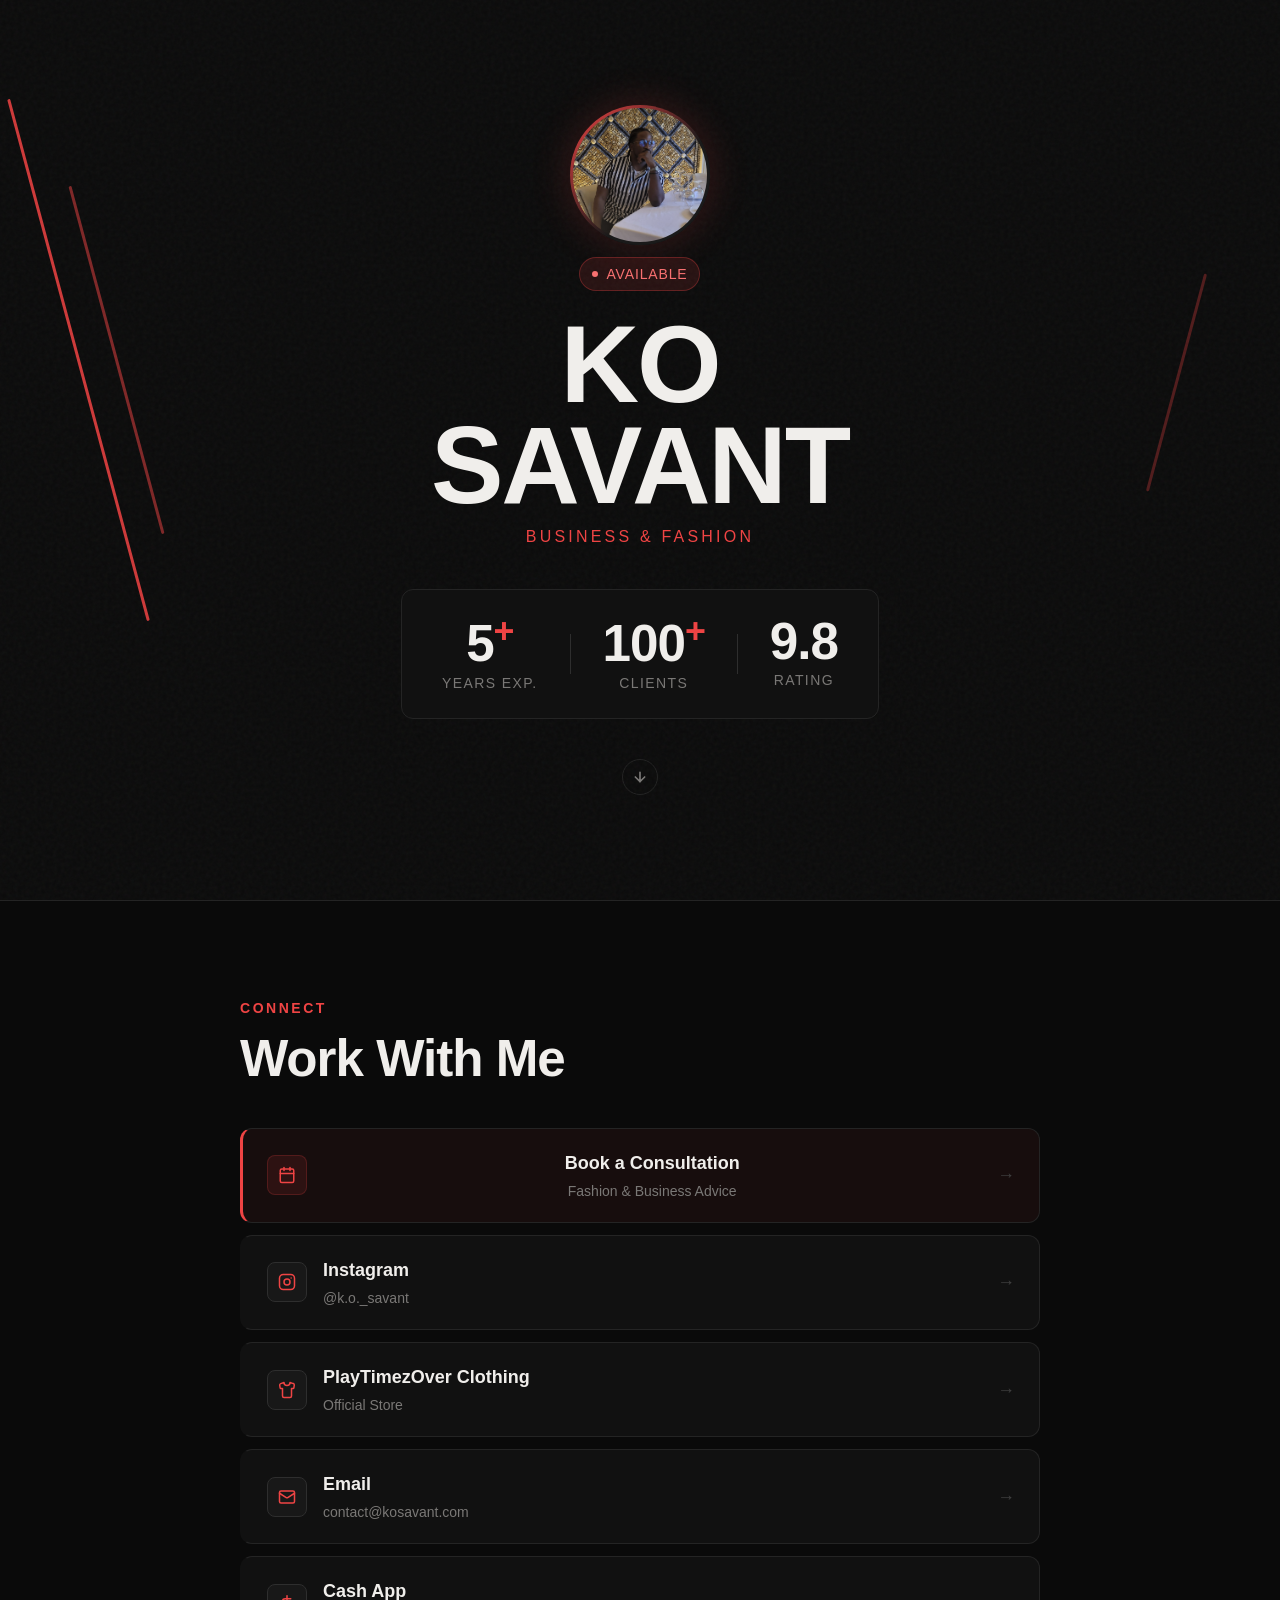
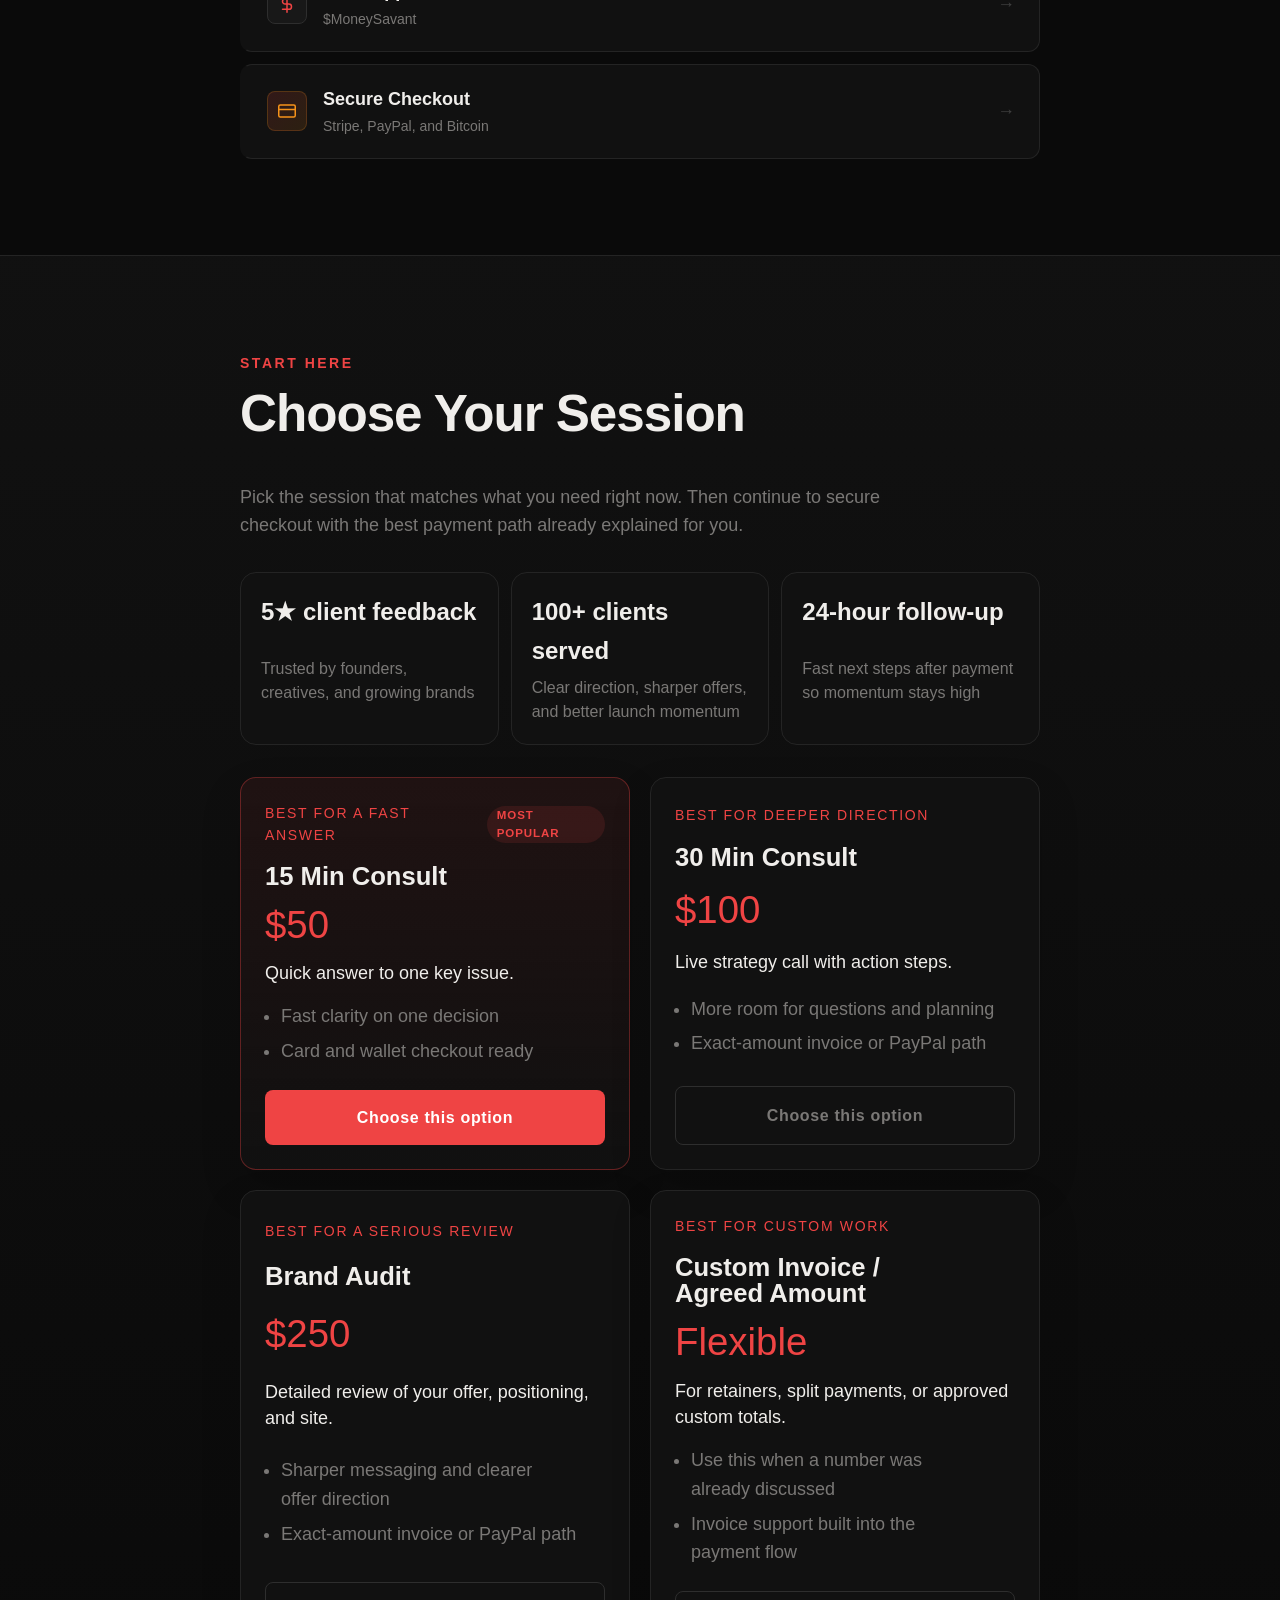
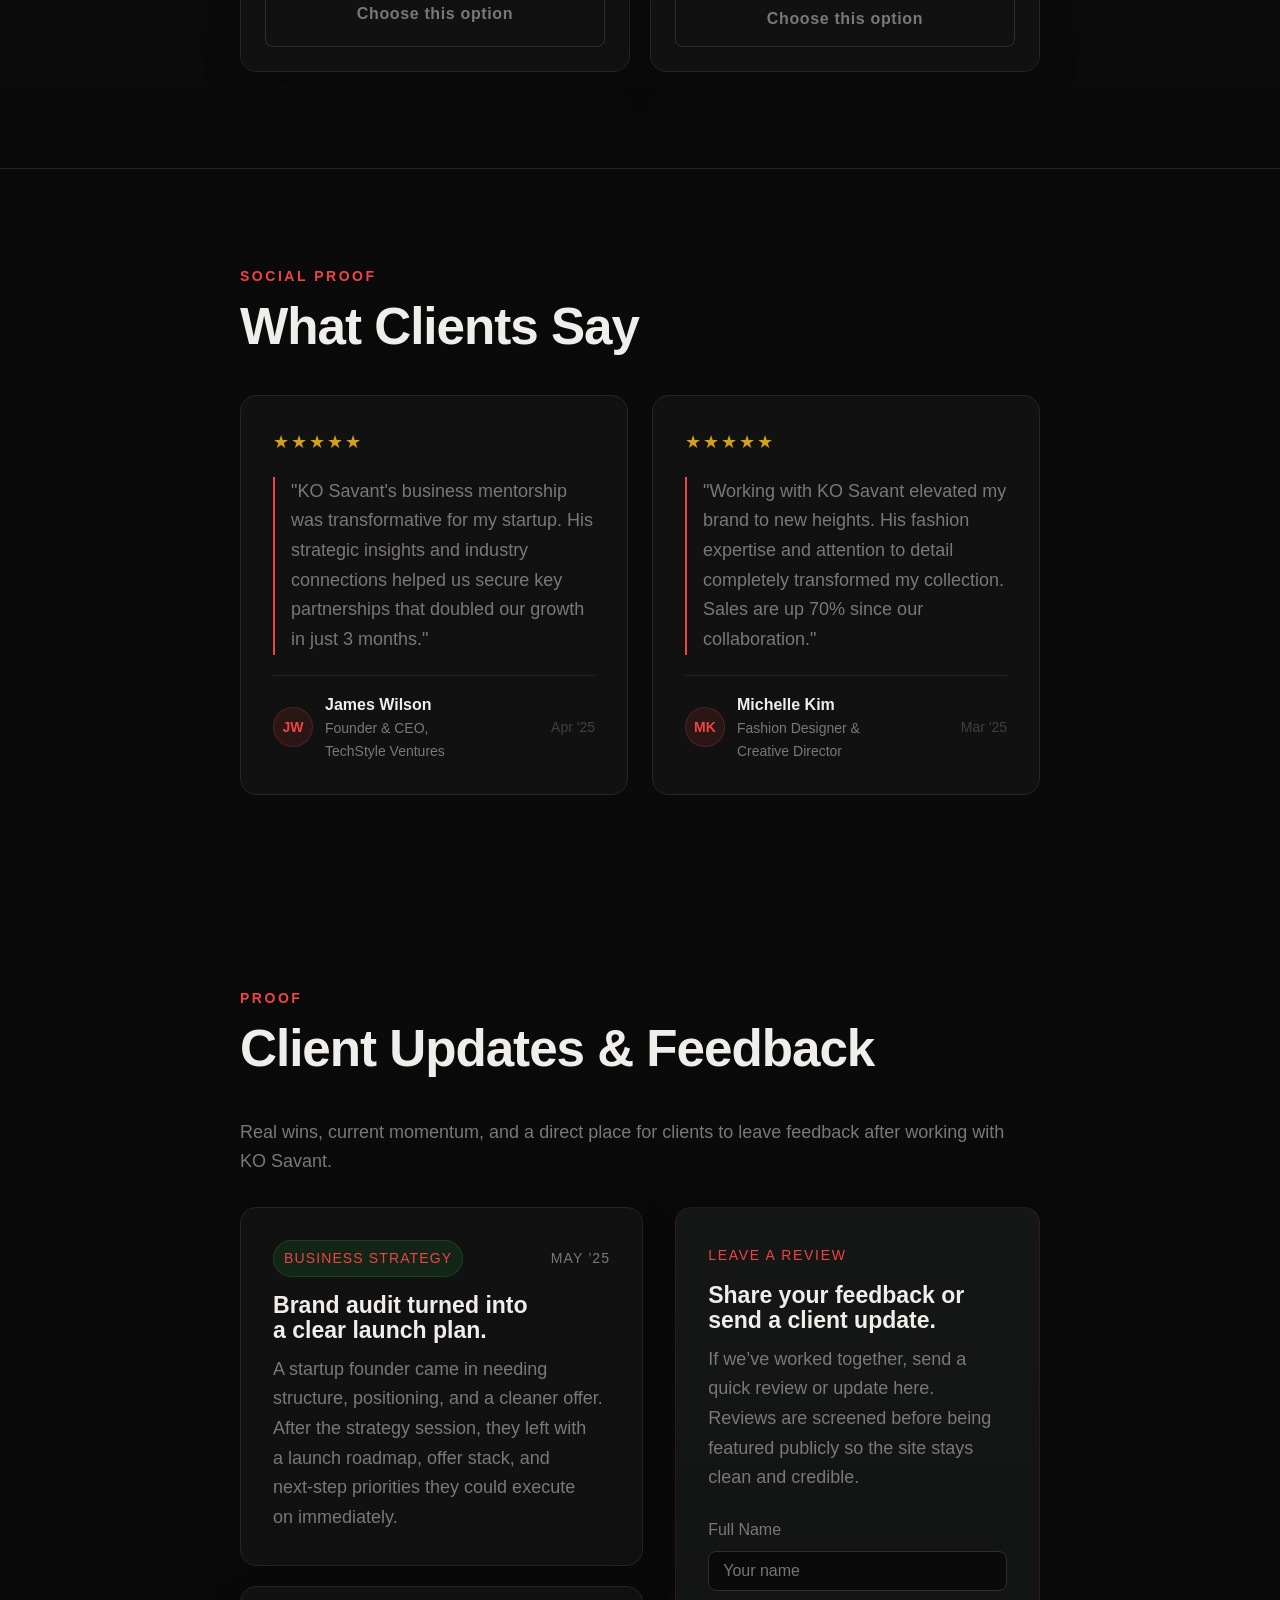
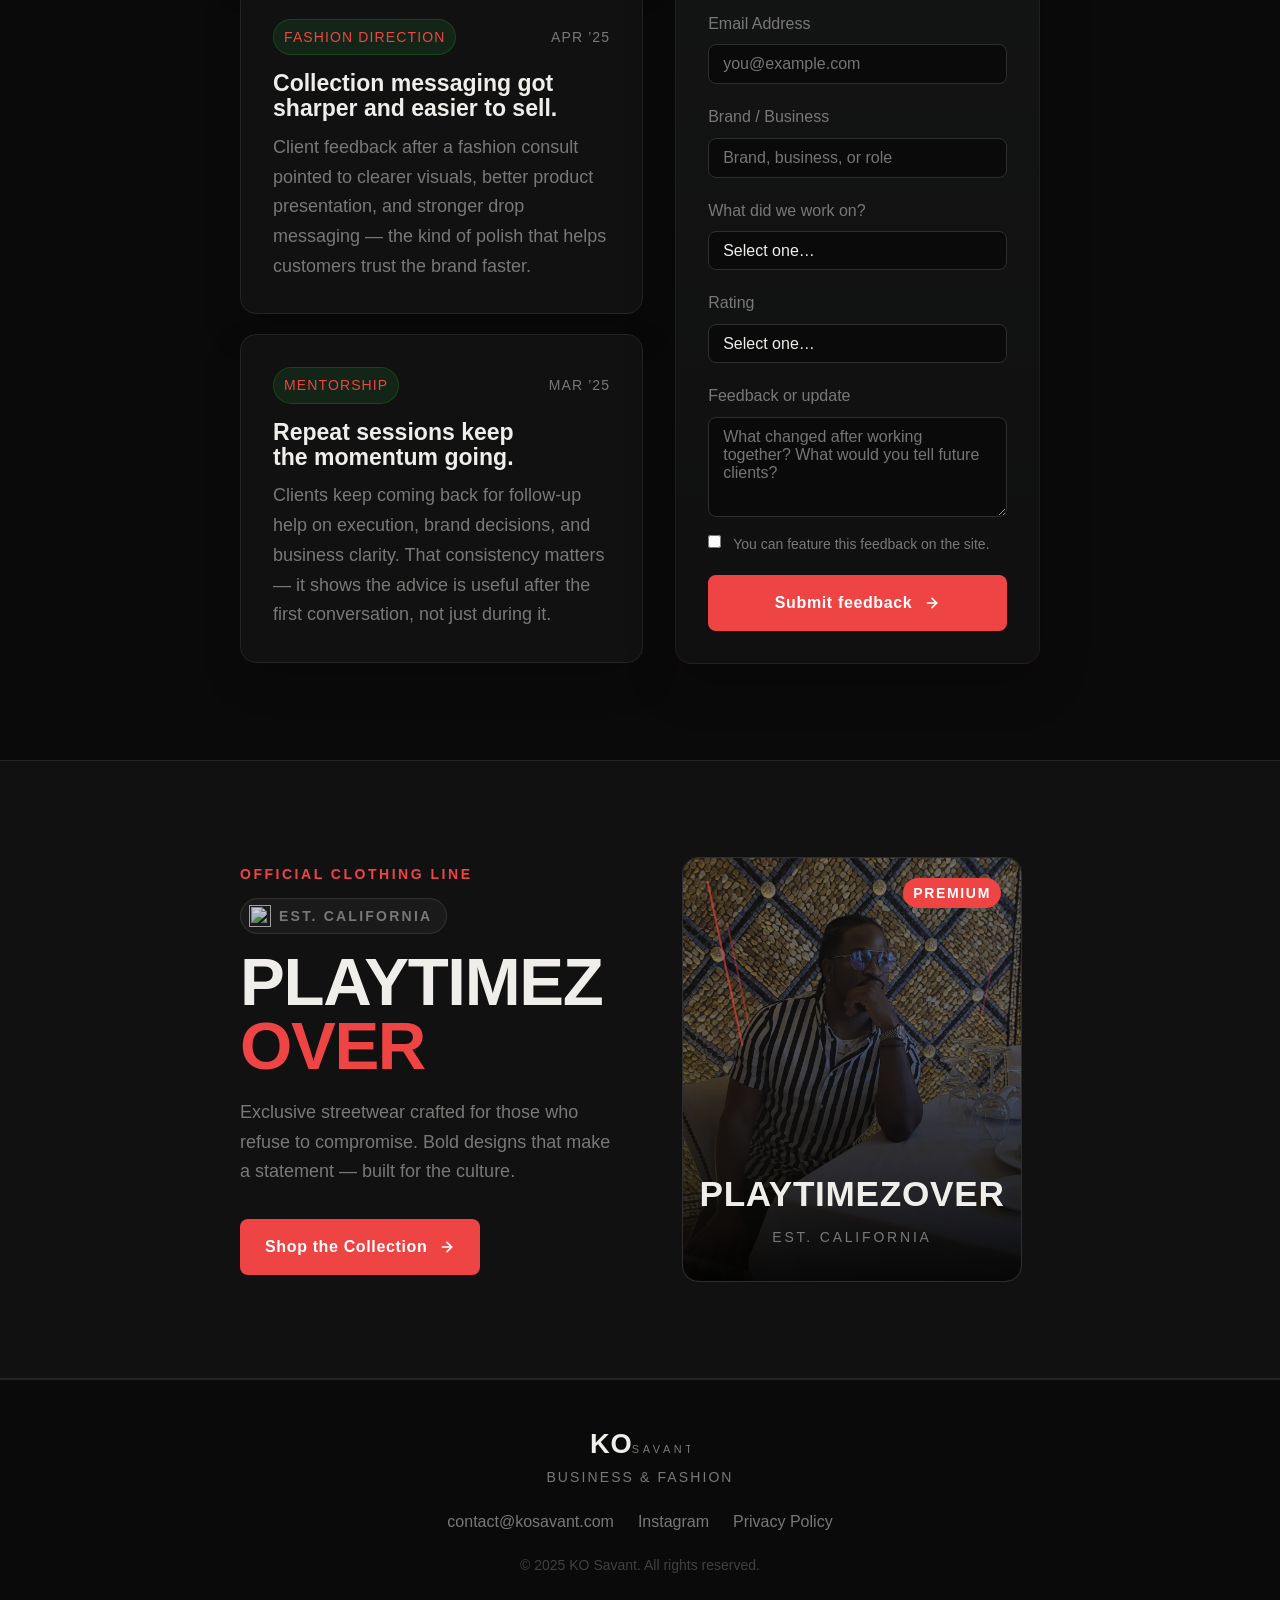
==== commit c2d8f69d: "Fix booking button and restore red theme" ====
--- a/index.html
+++ b/index.html
@@ -100,7 +100,7 @@
       <nav class="links-grid" aria-label="Contact and connect links">
 
         <!-- Book a Consultation — PRIMARY — opens modal -->
-        <button class="link-card link-card--primary" id="bookBtn" aria-haspopup="dialog" aria-expanded="false">
+        <button class="link-card link-card--primary" id="bookBtn" type="button" aria-haspopup="dialog" aria-expanded="false" onclick="document.getElementById('bookingModal').classList.add('open'); document.body.style.overflow='hidden';">
           <span class="link-card__icon">
             <svg viewBox="0 0 24 24" fill="none" stroke="currentColor" stroke-width="2" stroke-linecap="round" stroke-linejoin="round" aria-hidden="true">
               <rect x="3" y="4" width="18" height="18" rx="2"/><line x1="16" y1="2" x2="16" y2="6"/><line x1="8" y1="2" x2="8" y2="6"/><line x1="3" y1="10" x2="21" y2="10"/>
@@ -193,44 +193,86 @@
   </section>
 
   <!-- ═══════════════════════════════════
-       PLAYTIMEZOVER
+       OFFERS
   ═══════════════════════════════════ -->
-  <section class="pto-section">
-    <!-- Logo watermarks blended into background -->
-    <img src="pto-logo-white.png" class="pto-logo-bg pto-logo-bg--center" aria-hidden="true" alt="" />
-    <img src="pto-logo-white.png" class="pto-logo-bg pto-logo-bg--right" aria-hidden="true" alt="" />
-
+  <section class="offers-section" id="offers">
     <div class="container">
-      <div class="pto-grid">
-        <div class="pto-content">
-          <p class="section-eyebrow">Official Clothing Line</p>
-
-          <!-- Est. California badge with logo -->
-          <div class="pto-origin-badge">
-            <img src="pto-logo-white.png" class="pto-origin-icon" aria-hidden="true" alt="" />
-            Est. California
-          </div>
-
-          <h2 class="pto-heading">PlayTimez<br/><span class="pto-heading--accent">Over</span></h2>
-          <p class="pto-body">Exclusive streetwear crafted for those who refuse to compromise. Bold designs that make a statement — built for the culture.</p>
-          <a href="https://playtimezoverclothing.com" class="btn btn--primary" target="_blank" rel="noopener noreferrer">
-            Shop the Collection
-            <svg width="16" height="16" viewBox="0 0 24 24" fill="none" stroke="currentColor" stroke-width="2.5" stroke-linecap="round" aria-hidden="true">
-              <path d="M5 12h14M12 5l7 7-7 7"/>
-            </svg>
-          </a>
-        </div>
-
-        <div class="pto-visual">
-          <div class="pto-card">
-            <div class="pto-badge">Premium</div>
-            <div class="pto-card__lines" aria-hidden="true">
-              <span></span><span></span><span></span>
-            </div>
-            <p class="pto-card__name">PlayTimezOver</p>
-            <p class="pto-card__tag">EST. CALIFORNIA</p>
-          </div>
-        </div>
+      <p class="section-eyebrow">Start Here</p>
+      <h2 class="section-title">Choose Your Session</h2>
+      <p class="offers-intro">Pick the session that matches what you need right now. Then continue to secure checkout with the best payment path already explained for you.</p>
+
+      <div class="offer-proof-strip" aria-label="Consulting trust points">
+        <article class="offer-proof-item">
+          <strong>5★ client feedback</strong>
+          <span>Trusted by founders, creatives, and growing brands</span>
+        </article>
+        <article class="offer-proof-item">
+          <strong>100+ clients served</strong>
+          <span>Clear direction, sharper offers, and better launch momentum</span>
+        </article>
+        <article class="offer-proof-item">
+          <strong>24-hour follow-up</strong>
+          <span>Fast next steps after payment so momentum stays high</span>
+        </article>
+      </div>
+
+      <div class="offers-grid" aria-label="Consulting offers">
+        <article class="offer-card offer-card--featured">
+          <div class="offer-card__top">
+            <p class="offer-card__eyebrow">Best for a fast answer</p>
+            <span class="offer-card__tag">Most Popular</span>
+          </div>
+          <h3 class="offer-card__title">15 Min Consult</h3>
+          <p class="offer-card__price">$50</p>
+          <p class="offer-card__desc">Quick answer to one key issue.</p>
+          <ul class="offer-card__list">
+            <li>Fast clarity on one decision</li>
+            <li>Card and wallet checkout ready</li>
+          </ul>
+          <button class="btn btn--primary btn--block offer-card__button" type="button" data-open-payment-preset="15-min-consult">Choose this option</button>
+        </article>
+
+        <article class="offer-card">
+          <div class="offer-card__top">
+            <p class="offer-card__eyebrow">Best for deeper direction</p>
+          </div>
+          <h3 class="offer-card__title">30 Min Consult</h3>
+          <p class="offer-card__price">$100</p>
+          <p class="offer-card__desc">Live strategy call with action steps.</p>
+          <ul class="offer-card__list">
+            <li>More room for questions and planning</li>
+            <li>Exact-amount invoice or PayPal path</li>
+          </ul>
+          <button class="btn btn--outline btn--block offer-card__button" type="button" data-open-payment-preset="30-min-consult">Choose this option</button>
+        </article>
+
+        <article class="offer-card">
+          <div class="offer-card__top">
+            <p class="offer-card__eyebrow">Best for a serious review</p>
+          </div>
+          <h3 class="offer-card__title">Brand Audit</h3>
+          <p class="offer-card__price">$250</p>
+          <p class="offer-card__desc">Detailed review of your offer, positioning, and site.</p>
+          <ul class="offer-card__list">
+            <li>Sharper messaging and clearer offer direction</li>
+            <li>Exact-amount invoice or PayPal path</li>
+          </ul>
+          <button class="btn btn--outline btn--block offer-card__button" type="button" data-open-payment-preset="brand-audit">Choose this option</button>
+        </article>
+
+        <article class="offer-card">
+          <div class="offer-card__top">
+            <p class="offer-card__eyebrow">Best for custom work</p>
+          </div>
+          <h3 class="offer-card__title">Custom Invoice / Agreed Amount</h3>
+          <p class="offer-card__price">Flexible</p>
+          <p class="offer-card__desc">For retainers, split payments, or approved custom totals.</p>
+          <ul class="offer-card__list">
+            <li>Use this when a number was already discussed</li>
+            <li>Invoice support built into the payment flow</li>
+          </ul>
+          <button class="btn btn--outline btn--block offer-card__button" type="button" data-open-payment-preset="custom-payment">Choose this option</button>
+        </article>
       </div>
     </div>
   </section>
@@ -385,6 +427,48 @@
 </section>
 
   <!-- ═══════════════════════════════════
+       PLAYTIMEZOVER
+  ═══════════════════════════════════ -->
+  <section class="pto-section">
+    <!-- Logo watermarks blended into background -->
+    <img src="pto-logo-white.png" class="pto-logo-bg pto-logo-bg--center" aria-hidden="true" alt="" />
+    <img src="pto-logo-white.png" class="pto-logo-bg pto-logo-bg--right" aria-hidden="true" alt="" />
+
+    <div class="container">
+      <div class="pto-grid">
+        <div class="pto-content">
+          <p class="section-eyebrow">Official Clothing Line</p>
+
+          <div class="pto-origin-badge">
+            <img src="pto-logo-white.png" class="pto-origin-icon" aria-hidden="true" alt="" />
+            Est. California
+          </div>
+
+          <h2 class="pto-heading">PlayTimez<br/><span class="pto-heading--accent">Over</span></h2>
+          <p class="pto-body">Exclusive streetwear crafted for those who refuse to compromise. Bold designs that make a statement — built for the culture.</p>
+          <a href="https://playtimezoverclothing.com" class="btn btn--primary" target="_blank" rel="noopener noreferrer">
+            Shop the Collection
+            <svg width="16" height="16" viewBox="0 0 24 24" fill="none" stroke="currentColor" stroke-width="2.5" stroke-linecap="round" aria-hidden="true">
+              <path d="M5 12h14M12 5l7 7-7 7"/>
+            </svg>
+          </a>
+        </div>
+
+        <div class="pto-visual">
+          <div class="pto-card">
+            <div class="pto-badge">Premium</div>
+            <div class="pto-card__lines" aria-hidden="true">
+              <span></span><span></span><span></span>
+            </div>
+            <p class="pto-card__name">PlayTimezOver</p>
+            <p class="pto-card__tag">EST. CALIFORNIA</p>
+          </div>
+        </div>
+      </div>
+    </div>
+  </section>
+
+  <!-- ═══════════════════════════════════
        FOOTER
   ═══════════════════════════════════ -->
   <footer class="site-footer">
@@ -422,8 +506,14 @@
       <div class="pay-modal-hero">
         <div class="pay-hero-copy">
           <span class="pay-trust-badge">Secure checkout</span>
-          <h3 class="pay-trust-title">Simple payment for consults and brand work.</h3>
-          <p class="pay-trust-copy">Pick the closest service first. Then choose the payment method that matches it without guessing.</p>
+          <h3 class="pay-trust-title">Fast payment for consults and brand work.</h3>
+          <p class="pay-trust-copy">Choose the service that fits what you need. Then use the clearest payment option for that exact amount.</p>
+
+          <div class="pay-proof-strip" aria-label="Checkout trust points">
+            <span>5★ client feedback</span>
+            <span>100+ clients served</span>
+            <span>Confirmation sent fast</span>
+          </div>
 
           <div class="pay-steps" aria-label="Simple payment steps">
             <article class="pay-step">
@@ -445,8 +535,8 @@
           <p class="pay-summary-card__amount" id="payServiceAmount">$50</p>
           <p class="pay-summary-card__note" id="payServiceNote">Stripe checkout is ready for the $50 15 Min Consult.</p>
           <div class="pay-summary-card__meta">
-            <span id="payServiceMatch">Best payment match: Secure Stripe checkout</span>
-            <span>Apple Pay, Google Pay, Cash App, bank transfer, and cards</span>
+            <span id="payServiceMatch">Best payment match: Card or wallet checkout</span>
+            <span id="payServiceTiming">Next step: confirmation sent right after payment</span>
           </div>
         </aside>
       </div>
@@ -459,25 +549,25 @@
         </div>
 
         <div class="pay-preset-grid" role="list" aria-label="Preset payment options">
-          <button class="pay-preset is-selected" type="button" data-payment-preset="15-min-consult" data-preset-label="15 Min Consult" data-preset-amount="$50" data-preset-note="Fast strategy touchpoint for quick direction and follow-up questions.">
+          <button class="pay-preset is-selected" type="button" data-payment-preset="15-min-consult" data-preset-label="15 Min Consult" data-preset-amount="$50" data-preset-note="Quick answer to one key issue.">
             <span class="pay-preset__name">15 Min Consult</span>
             <span class="pay-preset__amount">$50</span>
-            <span class="pay-preset__meta">Quick strategy call</span>
+            <span class="pay-preset__meta">Quick answer to one key issue</span>
           </button>
-          <button class="pay-preset" type="button" data-payment-preset="30-min-consult" data-preset-label="30 Min Consult" data-preset-amount="$100" data-preset-note="More room for brand, business, and execution questions.">
+          <button class="pay-preset" type="button" data-payment-preset="30-min-consult" data-preset-label="30 Min Consult" data-preset-amount="$100" data-preset-note="Live strategy call with action steps.">
             <span class="pay-preset__name">30 Min Consult</span>
             <span class="pay-preset__amount">$100</span>
-            <span class="pay-preset__meta">Deeper strategy session</span>
+            <span class="pay-preset__meta">Live strategy call with action steps</span>
           </button>
-          <button class="pay-preset" type="button" data-payment-preset="brand-audit" data-preset-label="Brand Audit" data-preset-amount="$250" data-preset-note="Best for positioning, messaging, and a sharper brand direction review.">
+          <button class="pay-preset" type="button" data-payment-preset="brand-audit" data-preset-label="Brand Audit" data-preset-amount="$250" data-preset-note="Detailed review of your offer, positioning, and site.">
             <span class="pay-preset__name">Brand Audit</span>
             <span class="pay-preset__amount">$250</span>
-            <span class="pay-preset__meta">Messaging + offer review</span>
+            <span class="pay-preset__meta">Detailed review of your offer, positioning, and site</span>
           </button>
-          <button class="pay-preset" type="button" data-payment-preset="custom-payment" data-preset-label="Custom Payment" data-preset-amount="Flexible" data-preset-note="Use this for deposits, invoice balances, or a number already discussed.">
-            <span class="pay-preset__name">Custom Payment</span>
+          <button class="pay-preset" type="button" data-payment-preset="custom-payment" data-preset-label="Custom Invoice / Agreed Amount" data-preset-amount="Flexible" data-preset-note="For retainers, split payments, or approved custom totals.">
+            <span class="pay-preset__name">Custom Invoice / Agreed Amount</span>
             <span class="pay-preset__amount">Flexible</span>
-            <span class="pay-preset__meta">Deposits or custom totals</span>
+            <span class="pay-preset__meta">For retainers, split payments, or approved custom totals</span>
           </button>
         </div>
 
@@ -488,7 +578,7 @@
         <div class="pay-methods-header">
           <p class="pay-methods-eyebrow">Step 2</p>
           <h3 class="pay-methods-heading" id="payMethodsHeading">Pick how you want to pay</h3>
-          <p class="pay-methods-copy" id="payPresetHint">Stripe checkout is ready for the $50 15 Min Consult. PayPal charges the exact selected amount. Apple Pay, Google Pay, Cash App, bank transfer, and cards appear inside Stripe when supported.</p>
+          <p class="pay-methods-copy" id="payPresetHint">Card always available for the fixed $50 consult. Apple Pay and Google Pay appear automatically on supported devices. Exact higher totals can use PayPal or an invoice request.</p>
         </div>
 
         <div class="pay-method-grid" aria-label="Payment methods">
@@ -501,42 +591,67 @@
                   <path d="M8.4 10.1c0-.8.66-1.32 1.72-1.32.94 0 1.9.29 2.85.78l.74-2.28c-.99-.47-2.04-.73-3.29-.73-2.65 0-4.45 1.38-4.45 3.62 0 3.91 5.39 3.29 5.39 5.07 0 .93-.81 1.34-1.91 1.34-1.06 0-2.31-.34-3.36-.91l-.77 2.34c1.02.55 2.49.89 3.98.89 2.87 0 4.78-1.42 4.78-3.73 0-4.2-5.68-3.46-5.68-5.07Z" fill="currentColor"/>
                 </svg>
               </span>
-              <span class="pay-method-btn__title">Secure Stripe Checkout</span>
+              <span class="pay-method-btn__title">Pay with Card or Wallet</span>
             </span>
-            <span class="pay-method-btn__sub" id="secureCheckoutSub">Stripe checkout is ready for the $50 15 Min Consult.</span>
-            <span class="pay-method-btn__meta" id="secureCheckoutMeta">Apple Pay, Google Pay, Cash App, bank transfer, and cards.</span>
+            <span class="pay-method-btn__sub" id="secureCheckoutSub">Card always available. Continue to secure checkout for the $50 15 Min Consult.</span>
+            <span class="pay-method-btn__meta" id="secureCheckoutMeta">Apple Pay and Google Pay appear automatically on supported devices.</span>
+            <span class="pay-method-btn__cta">Continue to secure checkout</span>
             <span class="pay-method-btn__arrow" aria-hidden="true">→</span>
           </a>
 
           <div class="pay-method-paypal" id="paypalButtonWrap" aria-live="polite">
             <div class="pay-method-paypal__header">
-              <span class="pay-method-btn__badge pay-method-btn__badge--paypal">PayPal</span>
-              <h3 class="pay-method-paypal__title">Pay the exact selected amount with PayPal</h3>
-              <p class="pay-method-paypal__copy">PayPal charges the exact selected amount for the service above. Use it for the $100 consult, the $250 brand audit, or any custom amount you already discussed.</p>
+              <span class="pay-method-btn__badge pay-method-btn__badge--paypal">Exact amount</span>
+              <h3 class="pay-method-paypal__title">PayPal or exact-amount invoice</h3>
+              <p class="pay-method-paypal__copy">PayPal charges the exact selected amount when connected. Use this area for the $100 consult, the $250 brand audit, or a custom total you already discussed.</p>
             </div>
             <label class="paypal-custom-amount" id="paypalCustomAmountWrap" hidden>
               <span>Custom amount (USD)</span>
               <input id="paypalCustomAmount" type="number" min="1" step="0.01" inputmode="decimal" placeholder="Enter agreed amount" />
             </label>
             <p class="paypal-status" id="paypalStatus">PayPal will charge the selected amount shown above.</p>
+            <a class="btn btn--outline btn--block pay-invoice-btn" id="invoiceRequestLink" href="mailto:contact@kosavant.com?subject=KO%20Savant%20payment%20request">Request exact-amount invoice</a>
             <div id="paypalButtons"></div>
           </div>
 
-          <button class="pay-method-btn pay-method-btn--bitcoin" id="bitcoinBtn" aria-label="Pay with Bitcoin">
-            <span class="pay-method-btn__badge">Other option</span>
-            <span class="pay-method-btn__brand bitcoin-wordmark">
-              <span class="pay-method-btn__icon pay-method-btn__icon--bitcoin" aria-hidden="true">
-                <svg width="28" height="28" viewBox="0 0 32 32" fill="none" xmlns="http://www.w3.org/2000/svg" aria-hidden="true">
-                  <circle cx="16" cy="16" r="16" fill="#F7931A"/>
-                  <path d="M22.9 13.9c.3-2.1-1.3-3.2-3.5-3.9l.7-2.9-1.7-.4-.7 2.8c-.4-.1-.9-.2-1.4-.3l.7-2.9-1.7-.4-.7 2.9c-.4-.1-.7-.2-1-.2l-2.3-.6-.4 1.8s1.3.3 1.2.3c.7.2.8.7.8 1l-.8 3.3c0 0 .1 0 .1.1h-.1l-1.1 4.5c-.1.2-.3.5-.8.4.0 0-1.2-.3-1.2-.3l-.8 1.9 2.2.6c.4.1.8.2 1.2.3l-.7 2.9 1.7.4.7-2.9c.5.1 1 .2 1.4.4l-.7 2.9 1.7.4.7-2.9c2.9.5 5 .3 5.9-2.3.7-2.1-.0-3.3-1.5-4.1 1.1-.3 1.9-1 2.1-2.5zm-3.8 5.3c-.5 2.1-3.9 1-5 .7l.9-3.6c1.1.3 4.6.8 4.1 2.9zm.5-5.3c-.5 1.9-3.3 1-4.3.7l.8-3.2c.9.2 3.9.7 3.5 2.5z" fill="white"/>
-                </svg>
-              </span>
-              <span class="pay-method-btn__title">Bitcoin</span>
-            </span>
-            <span class="pay-method-btn__sub" id="bitcoinBtnSub">Send BTC directly for the selected service.</span>
-            <span class="pay-method-btn__meta">Wallet address + QR code</span>
-            <span class="pay-method-btn__arrow" aria-hidden="true">→</span>
-          </button>
+          <details class="pay-other-methods">
+            <summary>Other payment methods</summary>
+            <div class="pay-other-methods__body">
+              <button class="pay-method-btn pay-method-btn--bitcoin" id="bitcoinBtn" aria-label="Pay with Bitcoin">
+                <span class="pay-method-btn__badge">Crypto</span>
+                <span class="pay-method-btn__brand bitcoin-wordmark">
+                  <span class="pay-method-btn__icon pay-method-btn__icon--bitcoin" aria-hidden="true">
+                    <svg width="28" height="28" viewBox="0 0 32 32" fill="none" xmlns="http://www.w3.org/2000/svg" aria-hidden="true">
+                      <circle cx="16" cy="16" r="16" fill="#F7931A"/>
+                      <path d="M22.9 13.9c.3-2.1-1.3-3.2-3.5-3.9l.7-2.9-1.7-.4-.7 2.8c-.4-.1-.9-.2-1.4-.3l.7-2.9-1.7-.4-.7 2.9c-.4-.1-.7-.2-1-.2l-2.3-.6-.4 1.8s1.3.3 1.2.3c.7.2.8.7.8 1l-.8 3.3c0 0 .1 0 .1.1h-.1l-1.1 4.5c-.1.2-.3.5-.8.4.0 0-1.2-.3-1.2-.3l-.8 1.9 2.2.6c.4.1.8.2 1.2.3l-.7 2.9 1.7.4.7-2.9c.5.1 1 .2 1.4.4l-.7 2.9 1.7.4.7-2.9c2.9.5 5 .3 5.9-2.3.7-2.1-.0-3.3-1.5-4.1 1.1-.3 1.9-1 2.1-2.5zm-3.8 5.3c-.5 2.1-3.9 1-5 .7l.9-3.6c1.1.3 4.6.8 4.1 2.9zm.5-5.3c-.5 1.9-3.3 1-4.3.7l.8-3.2c.9.2 3.9.7 3.5 2.5z" fill="white"/>
+                    </svg>
+                  </span>
+                  <span class="pay-method-btn__title">Bitcoin</span>
+                </span>
+                <span class="pay-method-btn__sub" id="bitcoinBtnSub">Send BTC directly for the selected service.</span>
+                <span class="pay-method-btn__meta">Wallet address + QR code</span>
+                <span class="pay-method-btn__arrow" aria-hidden="true">→</span>
+              </button>
+              <p class="pay-other-methods__note">Need a bank transfer, split payment, or help choosing the right option? Email contact@kosavant.com.</p>
+            </div>
+          </details>
+        </div>
+
+        <div class="pay-after-panel">
+          <p class="pay-after-eyebrow">After you pay</p>
+          <h3 class="pay-after-heading">What happens next</h3>
+          <ul class="pay-after-list">
+            <li>Confirmation is sent right after payment.</li>
+            <li>15 Min Consult clients receive follow-up details within 24 hours.</li>
+            <li>30 Min Consult clients receive a booking link.</li>
+            <li>Brand Audit clients receive intake details and a turnaround note.</li>
+          </ul>
+        </div>
+
+        <div class="pay-support-strip">
+          <p>Questions before paying? contact@kosavant.com</p>
+          <a href="mailto:contact@kosavant.com">Email support</a>
+          <a href="https://kosavant.com/privacy-policy.html">Privacy Policy</a>
         </div>
       </div>
     </div>
@@ -682,12 +797,15 @@
     const payServiceAmount = document.getElementById('payServiceAmount');
     const payServiceNote = document.getElementById('payServiceNote');
     const payServiceMatch = document.getElementById('payServiceMatch');
+    const payServiceTiming = document.getElementById('payServiceTiming');
     const paymentPresetButtons = Array.from(document.querySelectorAll('[data-payment-preset]'));
+    const paymentLaunchButtons = Array.from(document.querySelectorAll('[data-open-payment-preset]'));
     const paypalButtonWrap = document.getElementById('paypalButtonWrap');
     const paypalButtons = document.getElementById('paypalButtons');
     const paypalStatus = document.getElementById('paypalStatus');
     const paypalCustomAmountWrap = document.getElementById('paypalCustomAmountWrap');
     const paypalCustomAmount = document.getElementById('paypalCustomAmount');
+    const invoiceRequestLink = document.getElementById('invoiceRequestLink');
 
     let currentPaymentPreset = {
       paymentPreset: '15-min-consult',
@@ -711,7 +829,7 @@
         paypalCustomAmountWrap.hidden = false;
         paypalStatus.textContent = customCents
           ? `PayPal will charge ${formatPayPalAmount(customCents)} USD for Custom Payment.`
-          : 'Enter the agreed amount above to pay with PayPal.';
+          : 'Enter the agreed amount above to request the right invoice or pay with PayPal when available.';
         return;
       }
 
@@ -719,6 +837,34 @@
       paypalStatus.textContent = `PayPal will charge ${currentPaymentPreset.presetAmount} for ${currentPaymentPreset.presetLabel}.`;
     }
 
+    function updateInvoiceRequestLink() {
+      if (!invoiceRequestLink) return;
+
+      const amountLabel = currentPaymentPreset.presetAmount === 'Flexible'
+        ? 'custom amount'
+        : currentPaymentPreset.presetAmount;
+      const subject = `KO Savant payment request — ${currentPaymentPreset.presetLabel}`;
+      const body = [
+        'Hi KO Savant,',
+        '',
+        `I want to pay for ${currentPaymentPreset.presetLabel}.`,
+        `Amount: ${amountLabel}.`,
+        '',
+        'Name:',
+        'Email:',
+        'Preferred payment method: PayPal / invoice / bank transfer',
+      ].join('\n');
+
+      invoiceRequestLink.href = `mailto:contact@kosavant.com?subject=${encodeURIComponent(subject)}&body=${encodeURIComponent(body)}`;
+      invoiceRequestLink.textContent = currentPaymentPreset.paymentPreset === 'custom-payment'
+        ? 'Request custom invoice'
+        : 'Request exact-amount invoice';
+    }
+
+    function findPresetButtonById(paymentPreset) {
+      return paymentPresetButtons.find((button) => button.dataset.paymentPreset === paymentPreset);
+    }
+
     function updatePaymentPreset(selectedButton) {
       if (!selectedButton) return;
 
@@ -731,10 +877,10 @@
 
       const isFixedStripeConsult = paymentPreset === '15-min-consult';
       const summaryInstruction = isFixedStripeConsult
-        ? 'Best payment match: Secure Stripe checkout'
+        ? 'Best payment match: Card or wallet checkout'
         : paymentPreset === 'custom-payment'
-          ? 'Best payment match: PayPal custom amount'
-          : 'Best payment match: PayPal exact amount';
+          ? 'Best payment match: Custom invoice or PayPal'
+          : 'Best payment match: Exact amount invoice or PayPal';
 
       payPresetSummary.textContent = `Selected service: ${presetLabel} · ${summaryInstruction}`;
       payServiceLabel.textContent = presetLabel;
@@ -742,26 +888,33 @@
       payServiceNote.textContent = isFixedStripeConsult
         ? 'Stripe checkout is ready for the $50 15 Min Consult.'
         : paymentPreset === 'custom-payment'
-          ? 'PayPal handles your custom amount for this selection.'
-          : `PayPal handles the exact ${presetAmount} amount for this selection.`;
+          ? 'Use the invoice request or PayPal path for this custom amount.'
+          : `Use the exact-amount invoice or PayPal path for ${presetAmount}.`;
       payServiceMatch.textContent = summaryInstruction;
+      payServiceTiming.textContent = paymentPreset === '30-min-consult'
+        ? 'Next step: 30 Min Consult clients receive a booking link'
+        : paymentPreset === 'brand-audit'
+          ? 'Next step: Brand Audit clients receive intake details and a turnaround note'
+          : paymentPreset === 'custom-payment'
+            ? 'Next step: custom invoice requests get a direct follow-up'
+            : 'Next step: confirmation sent right after payment';
 
       secureCheckoutSub.textContent = isFixedStripeConsult
-        ? 'Stripe checkout is ready for the $50 15 Min Consult.'
-        : 'Stripe checkout is still available for the fixed $50 15 Min Consult.';
+        ? 'Card always available. Continue to secure checkout for the $50 15 Min Consult.'
+        : 'Card checkout stays available for the fixed $50 15 Min Consult.';
 
       secureCheckoutMeta.textContent = isFixedStripeConsult
-        ? 'Apple Pay, Google Pay, Cash App, bank transfer, and cards.'
+        ? 'Apple Pay and Google Pay appear automatically on supported devices.'
         : paymentPreset === 'custom-payment'
-          ? 'Use PayPal below if you need a custom amount right now.'
-          : `Use PayPal below to pay the exact ${presetAmount} for ${presetLabel}.`;
+          ? 'Use the invoice request below if you need a custom amount right now.'
+          : `Use the exact-amount invoice or PayPal path below for ${presetAmount}.`;
 
       if (isFixedStripeConsult) {
-        payPresetHint.textContent = 'Stripe checkout is ready for the $50 15 Min Consult. PayPal charges the exact selected amount. Apple Pay, Google Pay, Cash App, bank transfer, and cards appear inside Stripe when supported.';
+        payPresetHint.textContent = 'Card always available for the fixed $50 consult. Apple Pay and Google Pay appear automatically on supported devices. Exact higher totals can use PayPal or an invoice request.';
       } else if (paymentPreset === 'custom-payment') {
-        payPresetHint.textContent = 'For custom amounts, use PayPal below. Stripe remains available if you only need the fixed $50 15 Min Consult.';
+        payPresetHint.textContent = 'For custom amounts, use the invoice request or PayPal path below. The card and wallet checkout remains available if you only need the fixed $50 consult.';
       } else {
-        payPresetHint.textContent = `PayPal charges the exact ${presetAmount} for ${presetLabel}. Stripe remains available if you only need the fixed $50 15 Min Consult.`;
+        payPresetHint.textContent = `PayPal charges the exact selected amount when connected. Use the invoice request or PayPal path below for ${presetAmount}. The card checkout remains available only for the fixed $50 consult.`;
       }
 
       bitcoinBtnSub.textContent = paymentPreset === 'custom-payment'
@@ -777,6 +930,7 @@
         paypalCustomAmount.value = '';
       }
 
+      updateInvoiceRequestLink();
       updatePayPalStatus();
     }
 
@@ -786,9 +940,12 @@
       }
 
       if (!PAYPAL_CLIENT_ID) {
-        paypalStatus.textContent = 'PayPal setup is waiting on a verified live client ID. Use Stripe or Bitcoin for now.';
+        paypalButtons.hidden = true;
+        paypalStatus.textContent = 'PayPal charges the exact selected amount when connected. For now, use the invoice request button below for exact totals.';
         return;
       }
+
+      paypalButtons.hidden = false;
 
       if (!window.paypal) {
         if (!document.querySelector('script[data-paypal-sdk="true"]')) {
@@ -860,6 +1017,16 @@
       button.addEventListener('click', () => updatePaymentPreset(button));
     });
 
+    paymentLaunchButtons.forEach((button) => {
+      button.addEventListener('click', () => {
+        const selectedButton = findPresetButtonById(button.dataset.openPaymentPreset);
+        if (selectedButton) {
+          updatePaymentPreset(selectedButton);
+        }
+        openModal(payModal);
+      });
+    });
+
     paypalCustomAmount?.addEventListener('input', () => {
       if (currentPaymentPreset.paymentPreset === 'custom-payment') {
         updatePayPalStatus();
--- a/style.css
+++ b/style.css
@@ -17,9 +17,9 @@
   --color-text-muted:   #7a7876;
   --color-text-faint:   #404040;
 
-  --color-accent:       #2bd946;
-  --color-accent-hover: #30f040;
-  --color-accent-dim:   rgba(43, 217, 70, 0.12);
+  --color-accent:       #ef4444;
+  --color-accent-hover: #f87171;
+  --color-accent-dim:   rgba(239, 68, 68, 0.12);
 
   /* Type */
   --font-display: 'Clash Display', 'Helvetica Neue', sans-serif;
@@ -199,11 +199,11 @@
   border-radius: 50%;
   padding: 3px;
   background: linear-gradient(135deg, var(--color-accent) 0%, #1a1a1a 60%);
-  box-shadow: 0 0 40px rgba(43, 217, 70, 0.2);
+  box-shadow: 0 0 40px rgba(239, 68, 68, 0.2);
   transition: box-shadow 0.4s var(--ease-out);
 }
 .avatar-ring:hover {
-  box-shadow: 0 0 60px rgba(43, 217, 70, 0.35);
+  box-shadow: 0 0 60px rgba(239, 68, 68, 0.35);
 }
 .avatar-svg {
   width: 100%;
@@ -225,9 +225,9 @@
   display: inline-flex;
   align-items: center;
   gap: var(--space-2);
-  background: rgba(34, 197, 94, 0.12);
-  border: 1px solid rgba(34, 197, 94, 0.3);
-  color: #4ade80;
+  background: rgba(239, 68, 68, 0.12);
+  border: 1px solid rgba(239, 68, 68, 0.3);
+  color: #f87171;
   font-family: var(--font-body);
   font-size: var(--text-xs);
   font-weight: 500;
@@ -240,7 +240,7 @@
   width: 6px;
   height: 6px;
   border-radius: 50%;
-  background: #4ade80;
+  background: #f87171;
   animation: pulse-dot 2s ease-in-out infinite;
 }
 @keyframes pulse-dot {
@@ -389,10 +389,10 @@
 }
 .link-card--primary {
   border-left: 3px solid var(--color-accent);
-  background: rgba(43, 217, 70, 0.06);
+  background: rgba(239, 68, 68, 0.06);
 }
 .link-card--primary:hover {
-  background: rgba(43, 217, 70, 0.1);
+  background: rgba(239, 68, 68, 0.1);
 }
 
 .link-card__icon {
@@ -407,8 +407,8 @@
   color: var(--color-accent);
 }
 .link-card--primary .link-card__icon {
-  background: rgba(43, 217, 70, 0.1);
-  border-color: rgba(43, 217, 70, 0.2);
+  background: rgba(239, 68, 68, 0.1);
+  border-color: rgba(239, 68, 68, 0.2);
 }
 .link-card__icon svg { width: 18px; height: 18px; }
 
@@ -437,6 +437,145 @@
 .link-card:hover .link-card__arrow {
   color: var(--color-accent);
   transform: translateX(3px);
+}
+
+/* ════════════════════════════════════════════
+   OFFERS SECTION
+════════════════════════════════════════════ */
+.offers-section {
+  padding-block: clamp(var(--space-16), 8vw, var(--space-24));
+  background: linear-gradient(180deg, rgba(17,17,17,0.98), rgba(10,10,10,1));
+  border-top: 1px solid var(--color-border);
+  border-bottom: 1px solid var(--color-border);
+}
+
+.offers-intro {
+  color: var(--color-text-muted);
+  margin-bottom: var(--space-8);
+}
+
+.offer-proof-strip {
+  display: grid;
+  grid-template-columns: repeat(3, minmax(0, 1fr));
+  gap: var(--space-3);
+  margin-bottom: var(--space-8);
+}
+
+.offer-proof-item,
+.offer-card {
+  background: var(--color-surface);
+  border: 1px solid var(--color-border);
+  border-radius: var(--radius-xl);
+}
+
+.offer-proof-item {
+  padding: var(--space-5);
+  display: grid;
+  gap: 6px;
+}
+
+.offer-proof-item strong {
+  font-family: var(--font-display);
+  font-size: var(--text-lg);
+  color: var(--color-text);
+}
+
+.offer-proof-item span {
+  color: var(--color-text-muted);
+  font-size: var(--text-sm);
+  line-height: 1.5;
+}
+
+.offers-grid {
+  display: grid;
+  grid-template-columns: repeat(2, minmax(0, 1fr));
+  gap: var(--space-5);
+}
+
+.offer-card {
+  padding: var(--space-6);
+  display: grid;
+  gap: var(--space-4);
+  box-shadow: 0 18px 40px rgba(0, 0, 0, 0.16);
+}
+
+.offer-card--featured {
+  border-color: rgba(239,68,68,0.35);
+  background: linear-gradient(180deg, rgba(239,68,68,0.08), rgba(17,17,17,0.98));
+}
+
+.offer-card__top {
+  display: flex;
+  align-items: center;
+  justify-content: space-between;
+  gap: var(--space-3);
+}
+
+.offer-card__eyebrow {
+  margin: 0;
+  font-size: var(--text-xs);
+  letter-spacing: 0.12em;
+  text-transform: uppercase;
+  color: var(--color-accent);
+}
+
+.offer-card__tag {
+  display: inline-flex;
+  align-items: center;
+  justify-content: center;
+  min-height: 28px;
+  padding: 0 10px;
+  border-radius: 999px;
+  background: rgba(239,68,68,0.12);
+  color: var(--color-accent);
+  font-size: 0.72rem;
+  font-weight: 700;
+  letter-spacing: 0.08em;
+  text-transform: uppercase;
+}
+
+.offer-card__title {
+  margin: 0;
+  font-family: var(--font-display);
+  font-size: clamp(1.4rem, 2vw, 1.8rem);
+  line-height: 1.05;
+}
+
+.offer-card__price {
+  margin: 0;
+  font-family: var(--font-display);
+  font-size: clamp(2rem, 3vw, 2.6rem);
+  line-height: 1;
+  color: var(--color-accent);
+}
+
+.offer-card__desc {
+  margin: 0;
+  font-size: var(--text-base);
+  color: var(--color-text);
+  line-height: 1.45;
+}
+
+.offer-card__list {
+  margin: 0;
+  padding-left: 1rem;
+  color: var(--color-text-muted);
+  line-height: 1.6;
+}
+
+.offer-card__list li + li {
+  margin-top: 6px;
+}
+
+.offer-card__button {
+  margin-top: var(--space-2);
+}
+
+@media (max-width: 860px) {
+  .offer-proof-strip,
+  .offers-grid {
+    grid-template-columns: 1fr;
+  }
 }
 
 /* ════════════════════════════════════════════
@@ -642,7 +781,7 @@
   height: 40px;
   border-radius: 50%;
   background: var(--color-accent-dim);
-  border: 1px solid rgba(43,217,70,0.2);
+  border: 1px solid rgba(239,68,68,0.2);
   display: grid;
   place-items: center;
   font-size: var(--text-xs);
@@ -757,7 +896,7 @@
 .form-field textarea:focus {
   outline: none;
   border-color: var(--color-accent);
-  box-shadow: 0 0 0 3px rgba(43, 217, 70, 0.12);
+  box-shadow: 0 0 0 3px rgba(239, 68, 68, 0.12);
 }
 .form-field textarea { resize: vertical; min-height: 100px; }
 .form-field select { appearance: none; cursor: pointer; }
@@ -859,12 +998,12 @@
   width: 100%;
 }
 .link-card__icon--pay {
-  background: linear-gradient(135deg, rgba(43,217,70,0.15), rgba(247,147,26,0.12));
+  background: linear-gradient(135deg, rgba(239,68,68,0.15), rgba(247,147,26,0.12));
   border-color: rgba(247,147,26,0.2);
   color: #F7931A;
 }
 .link-card--pay:hover .link-card__icon--pay {
-  background: linear-gradient(135deg, rgba(43,217,70,0.25), rgba(247,147,26,0.2));
+  background: linear-gradient(135deg, rgba(239,68,68,0.25), rgba(247,147,26,0.2));
 }
 
 /* ════════════════════════════════════════════
@@ -884,6 +1023,26 @@
 .pay-hero-copy {
   display: flex;
   flex-direction: column;
+}
+
+.pay-proof-strip {
+  display: flex;
+  flex-wrap: wrap;
+  gap: 10px;
+  margin-top: var(--space-4);
+}
+
+.pay-proof-strip span {
+  display: inline-flex;
+  align-items: center;
+  min-height: 30px;
+  padding: 0 12px;
+  border-radius: 999px;
+  background: rgba(255,255,255,0.05);
+  border: 1px solid rgba(255,255,255,0.08);
+  color: rgba(255,255,255,0.82);
+  font-size: 0.74rem;
+  letter-spacing: 0.05em;
 }
 
 .pay-steps {
@@ -989,8 +1148,8 @@
   width: 7px;
   height: 7px;
   border-radius: 999px;
-  background: #15be53;
-  box-shadow: 0 0 14px rgba(21,190,83,0.7);
+  background: #ef4444;
+  box-shadow: 0 0 14px rgba(239,68,68,0.55);
 }
 
 .pay-preset-panel {
@@ -1154,6 +1313,18 @@
   line-height: 1.6;
   color: rgba(6,27,49,0.72);
   max-width: none;
+}
+
+.pay-invoice-btn {
+  margin-bottom: 14px;
+  color: #061b31;
+  border-color: rgba(6,27,49,0.14);
+  justify-content: center;
+}
+
+.pay-invoice-btn:hover {
+  background: rgba(6,27,49,0.06);
+  color: #061b31;
 }
 
 .pay-method-btn__badge--paypal {
@@ -1286,6 +1457,24 @@
   color: rgba(255,255,255,0.72);
 }
 
+.pay-method-btn__cta {
+  position: relative;
+  z-index: 1;
+  display: inline-flex;
+  align-items: center;
+  justify-content: center;
+  min-height: 38px;
+  margin-top: 4px;
+  padding: 0 14px;
+  border-radius: 999px;
+  background: rgba(255,255,255,0.1);
+  color: #fff;
+  font-size: 0.78rem;
+  font-weight: 700;
+  letter-spacing: 0.06em;
+  text-transform: uppercase;
+}
+
 .pay-method-btn__arrow {
   position: absolute;
   right: 18px;
@@ -1334,6 +1523,92 @@
   display: flex;
   align-items: center;
   gap: 12px;
+  color: var(--color-text);
+}
+
+.pay-other-methods {
+  border-radius: 22px;
+  border: 1px solid rgba(255,255,255,0.08);
+  background: rgba(255,255,255,0.03);
+  overflow: hidden;
+}
+
+.pay-other-methods summary {
+  list-style: none;
+  cursor: pointer;
+  padding: 18px 20px;
+  font-family: var(--font-display);
+  font-size: 1rem;
+}
+
+.pay-other-methods summary::-webkit-details-marker {
+  display: none;
+}
+
+.pay-other-methods__body {
+  display: grid;
+  gap: var(--space-3);
+  padding: 0 18px 18px;
+}
+
+.pay-other-methods__note {
+  margin: 0;
+  font-size: var(--text-sm);
+  color: var(--color-text-muted);
+  line-height: 1.55;
+}
+
+.pay-after-panel {
+  margin-top: var(--space-4);
+  padding: var(--space-5);
+  border-radius: 22px;
+  border: 1px solid rgba(255,255,255,0.08);
+  background: rgba(255,255,255,0.03);
+}
+
+.pay-after-eyebrow {
+  margin: 0 0 var(--space-2);
+  font-size: var(--text-xs);
+  text-transform: uppercase;
+  letter-spacing: 0.12em;
+  color: var(--color-accent);
+}
+
+.pay-after-heading {
+  margin: 0 0 var(--space-3);
+  font-family: var(--font-display);
+  font-size: clamp(1.05rem, 2vw, 1.25rem);
+}
+
+.pay-after-list {
+  margin: 0;
+  padding-left: 1rem;
+  color: var(--color-text-muted);
+  line-height: 1.65;
+}
+
+.pay-after-list li + li {
+  margin-top: 8px;
+}
+
+.pay-support-strip {
+  display: flex;
+  justify-content: space-between;
+  gap: var(--space-4);
+  align-items: center;
+  margin-top: var(--space-4);
+  padding-top: var(--space-4);
+  border-top: 1px solid rgba(255,255,255,0.08);
+}
+
+.pay-support-strip p,
+.pay-support-strip a {
+  margin: 0;
+  font-size: var(--text-sm);
+  color: var(--color-text-muted);
+}
+
+.pay-support-strip a:hover {
   color: var(--color-text);
 }
 
@@ -1593,7 +1868,7 @@
   border-radius: var(--radius-lg);
   padding: var(--space-3) var(--space-5);
   margin-bottom: var(--space-5);
-  box-shadow: 0 0 0 3px rgba(43, 217, 70, 0.08);
+  box-shadow: 0 0 0 3px rgba(239, 68, 68, 0.08);
 }
 .pay-amount-symbol {
   font-family: var(--font-display);
@@ -1784,7 +2059,7 @@
 
 .feedback-card {
   background: linear-gradient(180deg, rgba(22, 24, 23, 0.95), rgba(15, 16, 15, 0.98));
-  border-color: rgba(43, 217, 70, 0.12);
+  border-color: rgba(239, 68, 68, 0.12);
   box-shadow: 0 20px 50px rgba(0, 0, 0, 0.22);
 }
 
@@ -1848,6 +2123,11 @@
   .pay-steps {
     grid-template-columns: 1fr;
   }
+
+  .pay-support-strip {
+    flex-direction: column;
+    align-items: flex-start;
+  }
 }
 
 @media (max-width: 520px) {
@@ -1863,6 +2143,10 @@
     padding: var(--space-4);
   }
 
+  .pay-proof-strip {
+    gap: 8px;
+  }
+
   .pay-preset-grid {
     grid-template-columns: 1fr;
   }
@@ -1876,6 +2160,11 @@
     align-items: flex-start;
   }
 
+  .offer-card__top {
+    flex-direction: column;
+    align-items: flex-start;
+  }
+
   .modal.pay-modal {
     padding: var(--space-5);
   }
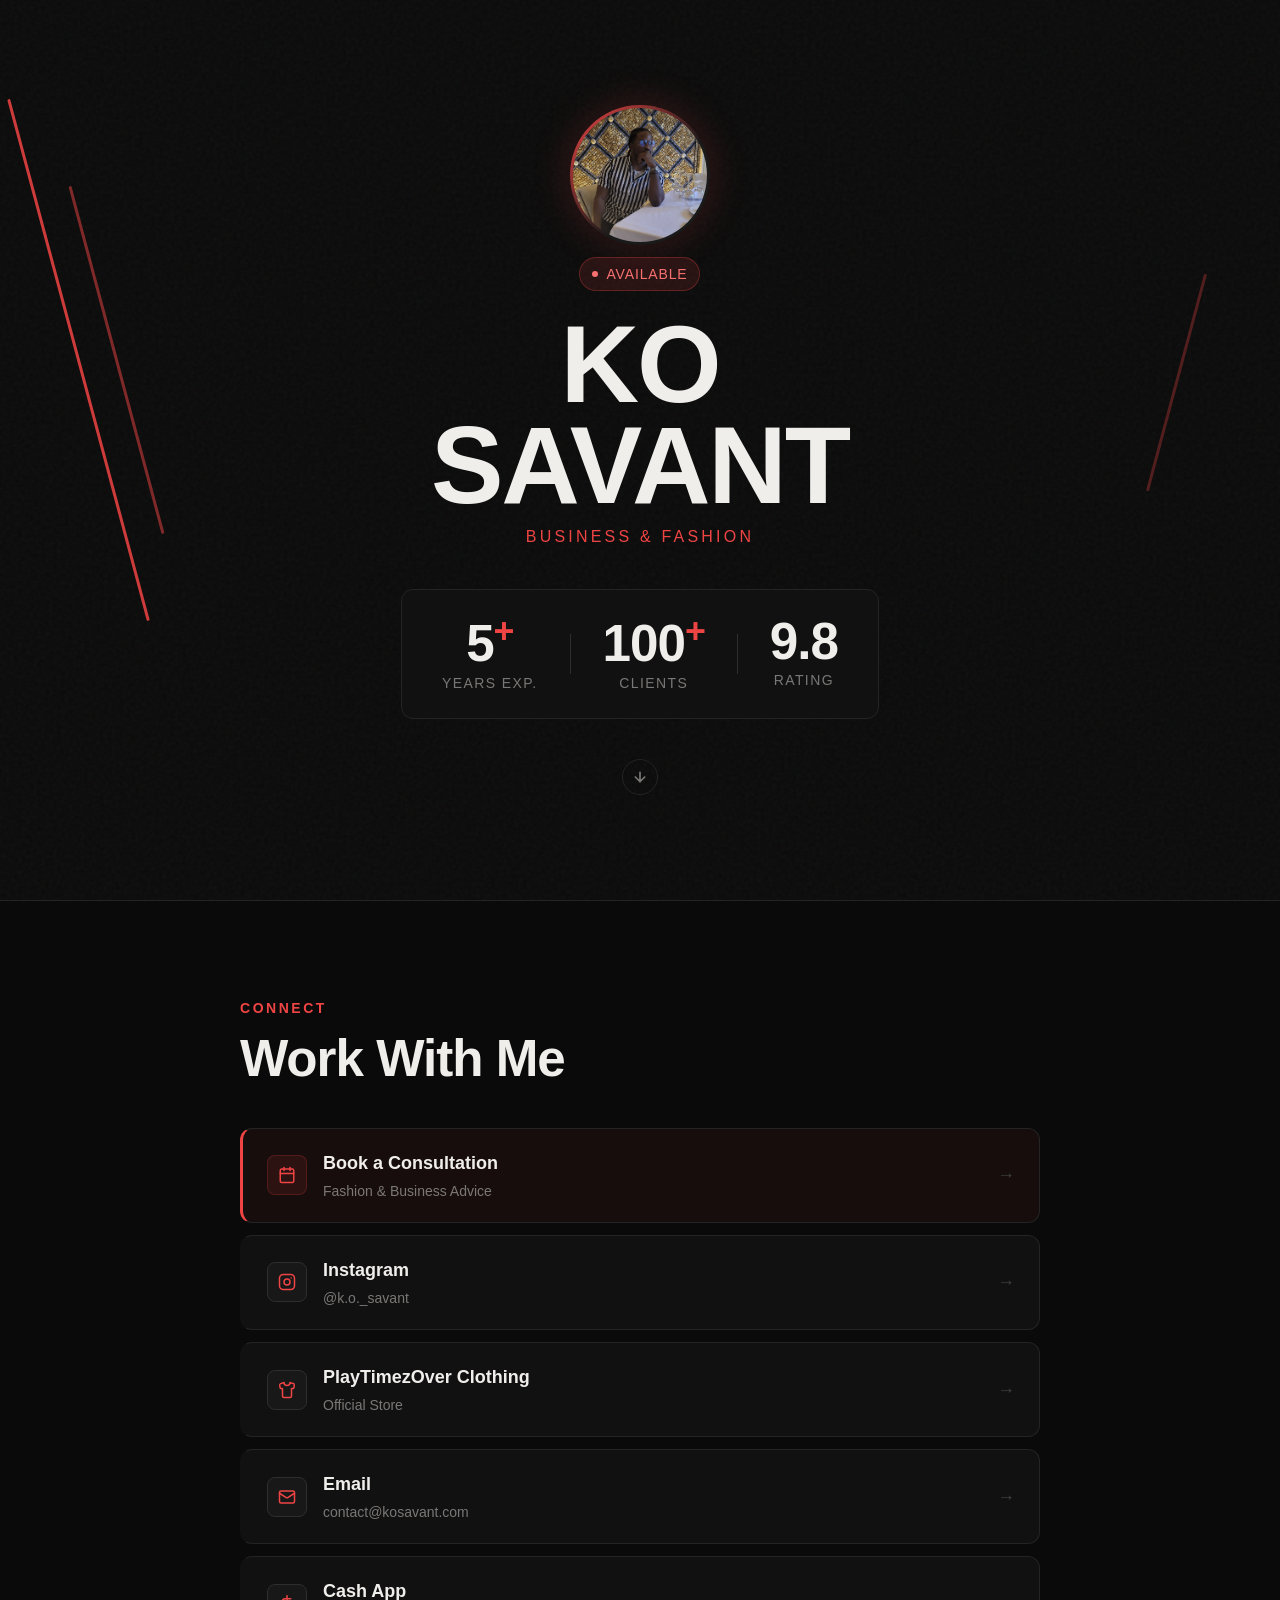
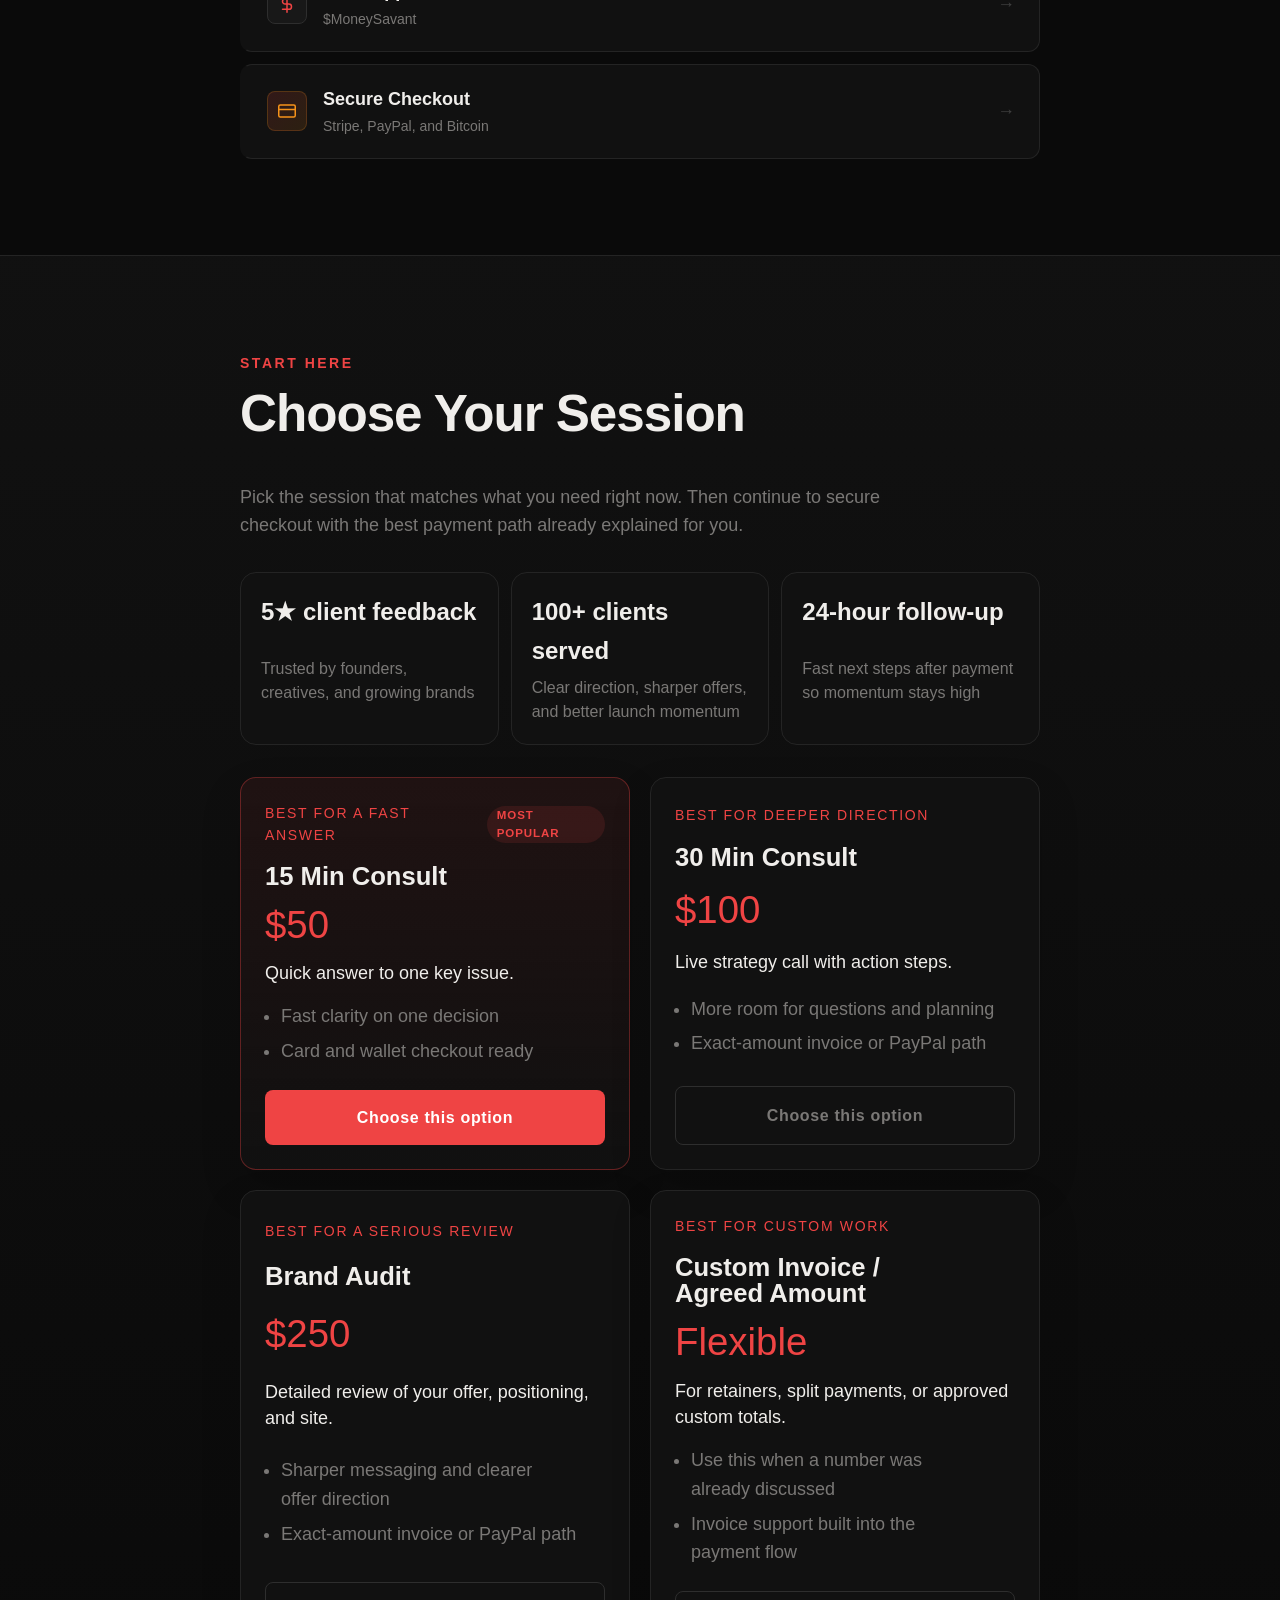
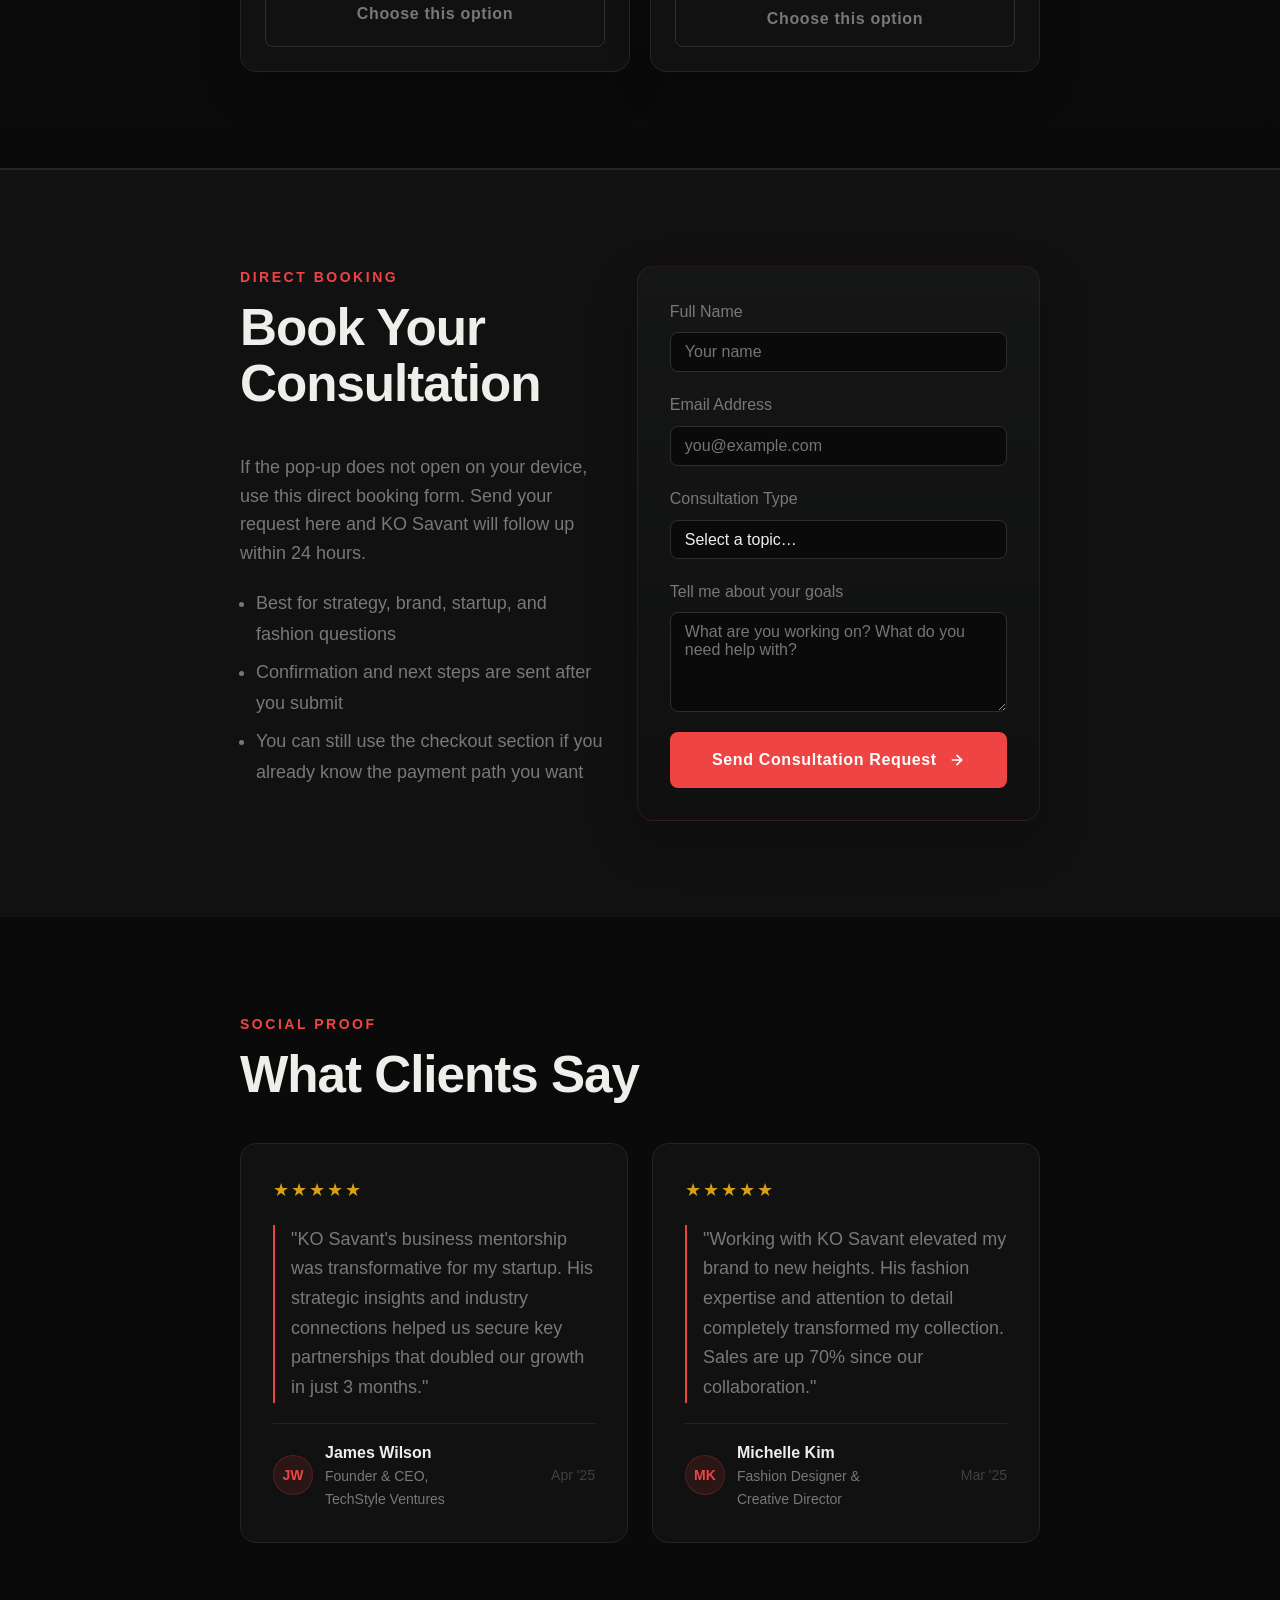
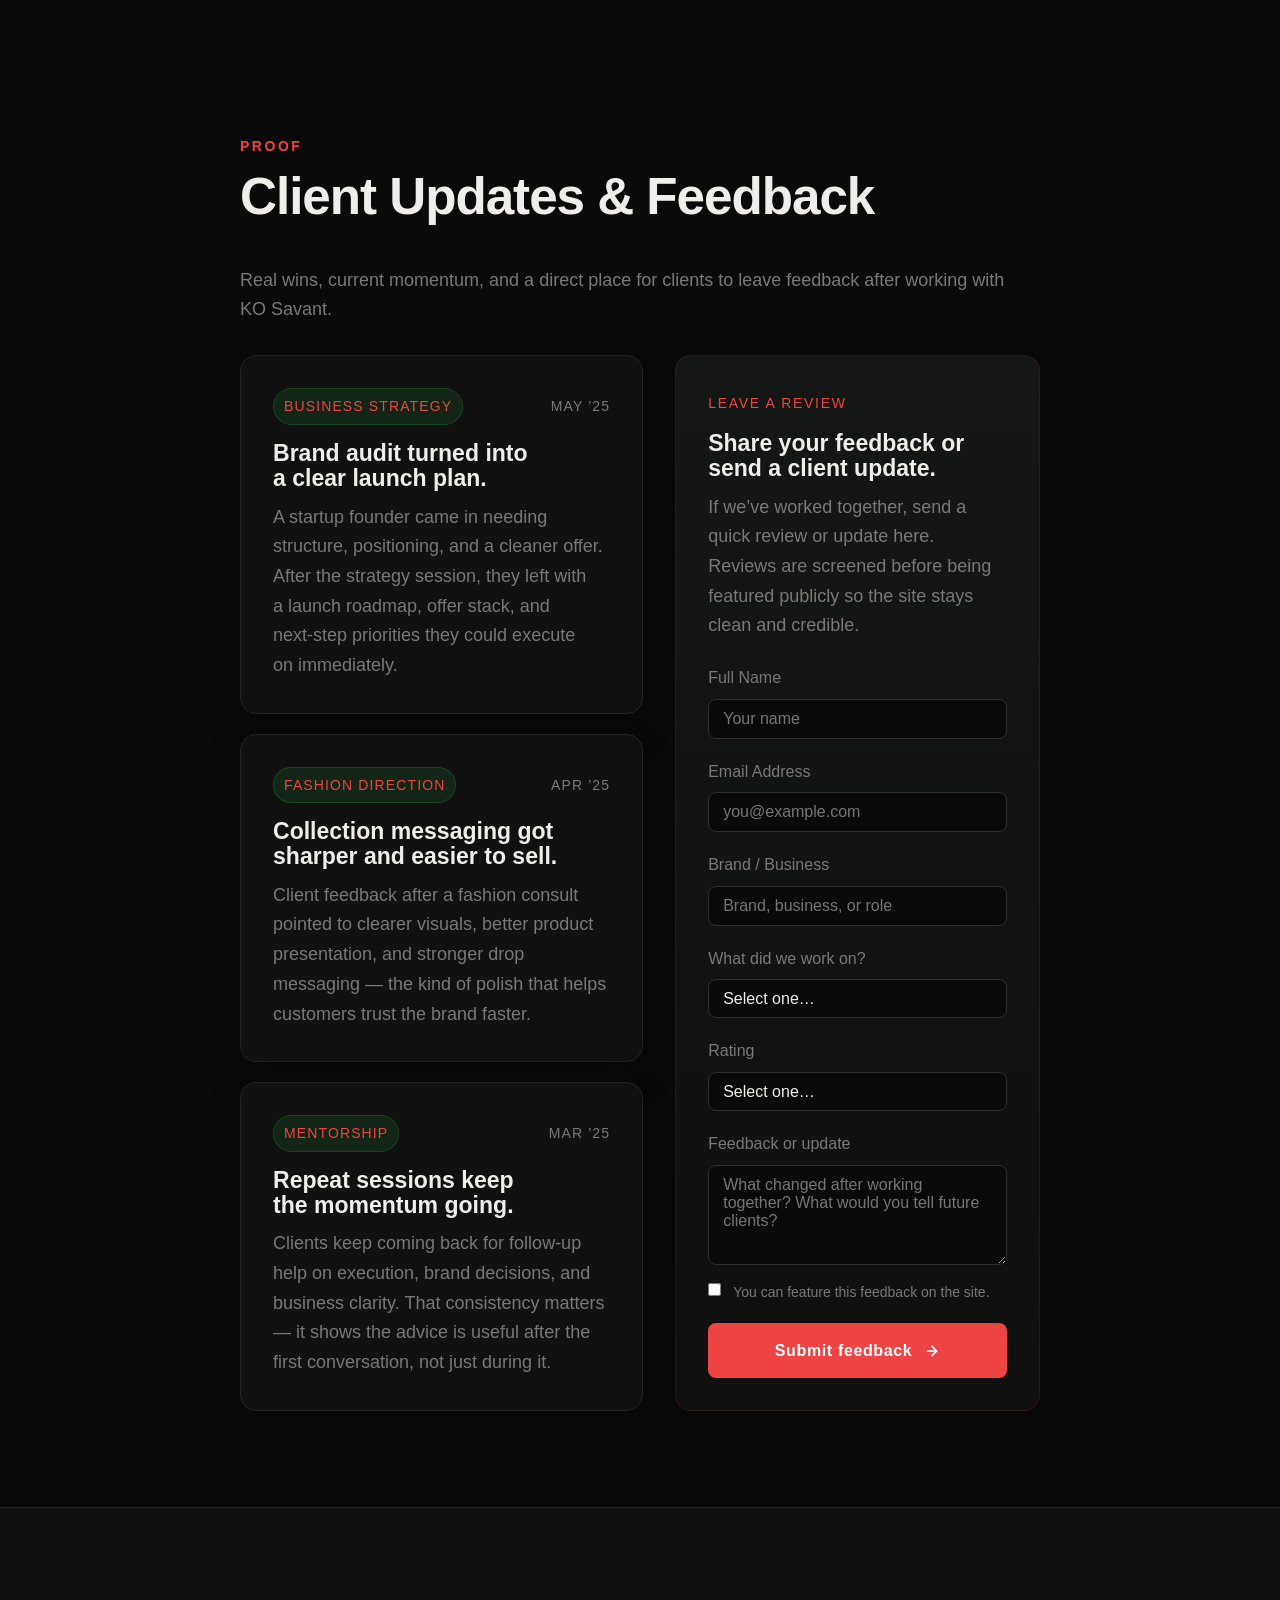
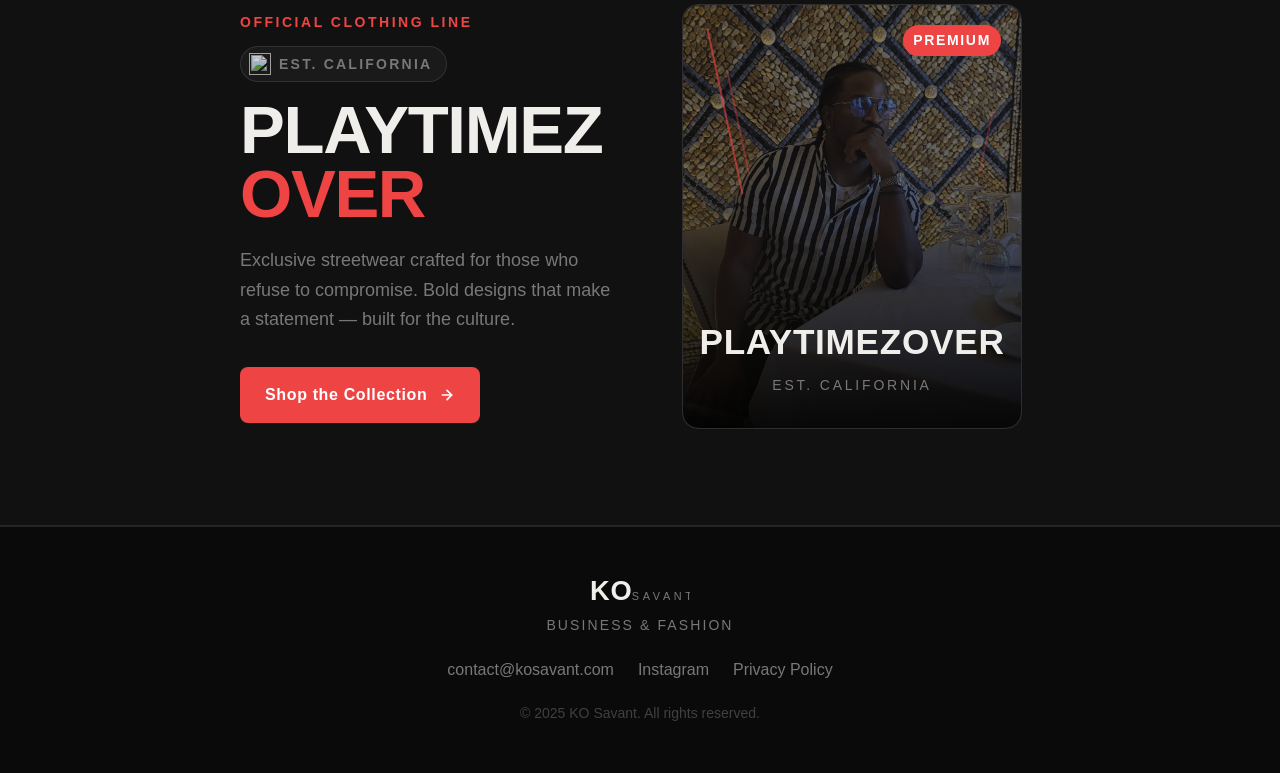
==== commit 681073fa: "Make consultation booking always available" ====
--- a/index.html
+++ b/index.html
@@ -100,7 +100,7 @@
       <nav class="links-grid" aria-label="Contact and connect links">
 
         <!-- Book a Consultation — PRIMARY — opens modal -->
-        <button class="link-card link-card--primary" id="bookBtn" type="button" aria-haspopup="dialog" aria-expanded="false" onclick="document.getElementById('bookingModal').classList.add('open'); document.body.style.overflow='hidden';">
+        <a class="link-card link-card--primary" id="bookBtn" href="#consultation-booking" aria-haspopup="dialog" aria-expanded="false" onclick="document.getElementById('bookingModal').classList.add('open'); document.body.style.overflow='hidden'; return false;">
           <span class="link-card__icon">
             <svg viewBox="0 0 24 24" fill="none" stroke="currentColor" stroke-width="2" stroke-linecap="round" stroke-linejoin="round" aria-hidden="true">
               <rect x="3" y="4" width="18" height="18" rx="2"/><line x1="16" y1="2" x2="16" y2="6"/><line x1="8" y1="2" x2="8" y2="6"/><line x1="3" y1="10" x2="21" y2="10"/>
@@ -111,7 +111,7 @@
             <span class="link-card__sub">Fashion &amp; Business Advice</span>
           </span>
           <span class="link-card__arrow" aria-hidden="true">→</span>
-        </button>
+        </a>
 
         <!-- Instagram -->
         <a href="https://www.instagram.com/k.o._savant" class="link-card" target="_blank" rel="noopener noreferrer">
@@ -274,6 +274,67 @@
           <button class="btn btn--outline btn--block offer-card__button" type="button" data-open-payment-preset="custom-payment">Choose this option</button>
         </article>
       </div>
+    </div>
+  </section>
+
+  <!-- ═══════════════════════════════════
+       CONSULTATION BOOKING
+  ═══════════════════════════════════ -->
+  <section class="booking-section" id="consultation-booking">
+    <div class="container booking-layout">
+      <div class="booking-copy">
+        <p class="section-eyebrow">Direct Booking</p>
+        <h2 class="section-title">Book Your Consultation</h2>
+        <p class="booking-intro">If the pop-up does not open on your device, use this direct booking form. Send your request here and KO Savant will follow up within 24 hours.</p>
+        <ul class="booking-points">
+          <li>Best for strategy, brand, startup, and fashion questions</li>
+          <li>Confirmation and next steps are sent after you submit</li>
+          <li>You can still use the checkout section if you already know the payment path you want</li>
+        </ul>
+      </div>
+
+      <aside class="booking-card">
+        <form
+          action="https://formsubmit.co/Les6nYT5nCPRueI1jlTNA"
+          method="POST"
+          id="bookingFormInline"
+        >
+          <input type="hidden" name="_subject" value="New Consultation Request — KO Savant" />
+          <input type="hidden" name="_next" value="https://kosavant.com/thank-you.html?source=booking" />
+          <input type="hidden" name="_captcha" value="false" />
+          <input type="hidden" name="form_name" value="Consultation Booking" />
+
+          <div class="form-field">
+            <label for="booking-inline-name">Full Name</label>
+            <input type="text" id="booking-inline-name" name="name" placeholder="Your name" required autocomplete="name" />
+          </div>
+          <div class="form-field">
+            <label for="booking-inline-email">Email Address</label>
+            <input type="email" id="booking-inline-email" name="email" placeholder="you@example.com" required autocomplete="email" />
+          </div>
+          <div class="form-field">
+            <label for="booking-inline-type">Consultation Type</label>
+            <select id="booking-inline-type" name="type" required>
+              <option value="" disabled selected>Select a topic…</option>
+              <option value="Business Strategy">Business Strategy</option>
+              <option value="Fashion & Brand">Fashion &amp; Brand</option>
+              <option value="Startup Mentorship">Startup Mentorship</option>
+              <option value="Other">Other</option>
+            </select>
+          </div>
+          <div class="form-field">
+            <label for="booking-inline-message">Tell me about your goals</label>
+            <textarea id="booking-inline-message" name="message" placeholder="What are you working on? What do you need help with?" required></textarea>
+          </div>
+
+          <button type="submit" class="btn btn--primary btn--block">
+            Send Consultation Request
+            <svg width="16" height="16" viewBox="0 0 24 24" fill="none" stroke="currentColor" stroke-width="2.5" stroke-linecap="round" aria-hidden="true">
+              <path d="M5 12h14M12 5l7 7-7 7"/>
+            </svg>
+          </button>
+        </form>
+      </aside>
     </div>
   </section>
 
--- a/style.css
+++ b/style.css
@@ -574,6 +574,52 @@
 @media (max-width: 860px) {
   .offer-proof-strip,
   .offers-grid {
+    grid-template-columns: 1fr;
+  }
+}
+
+/* ════════════════════════════════════════════
+   BOOKING SECTION
+════════════════════════════════════════════ */
+.booking-section {
+  padding-block: clamp(var(--space-16), 8vw, var(--space-24));
+  background: var(--color-surface);
+  border-top: 1px solid var(--color-border);
+}
+
+.booking-layout {
+  display: grid;
+  grid-template-columns: minmax(0, 0.95fr) minmax(320px, 1.05fr);
+  gap: var(--space-8);
+  align-items: start;
+}
+
+.booking-intro {
+  color: var(--color-text-muted);
+  margin-bottom: var(--space-5);
+}
+
+.booking-points {
+  margin: 0;
+  padding-left: 1rem;
+  color: var(--color-text-muted);
+  line-height: 1.7;
+}
+
+.booking-points li + li {
+  margin-top: 8px;
+}
+
+.booking-card {
+  background: linear-gradient(180deg, rgba(22, 24, 23, 0.95), rgba(15, 16, 15, 0.98));
+  border: 1px solid rgba(239, 68, 68, 0.14);
+  border-radius: var(--radius-xl);
+  padding: var(--space-8);
+  box-shadow: 0 20px 50px rgba(0, 0, 0, 0.22);
+}
+
+@media (max-width: 860px) {
+  .booking-layout {
     grid-template-columns: 1fr;
   }
 }
